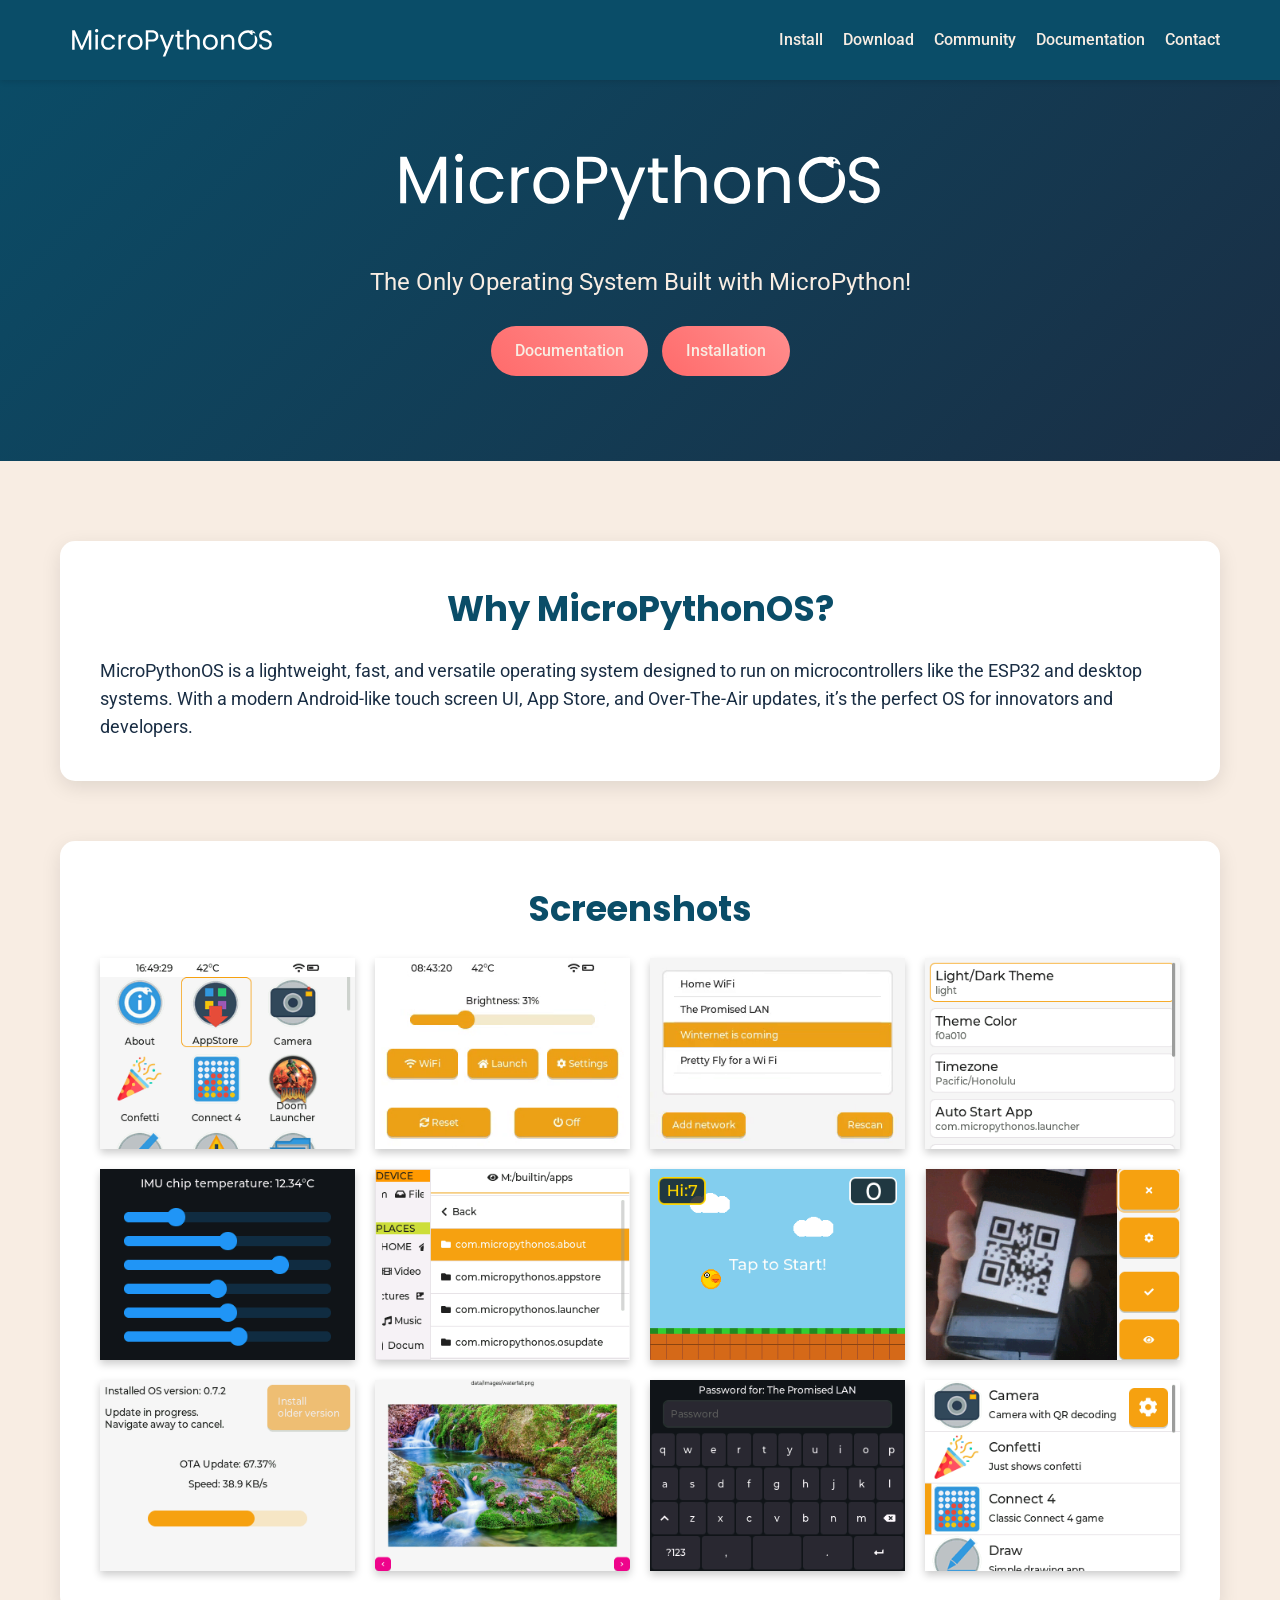
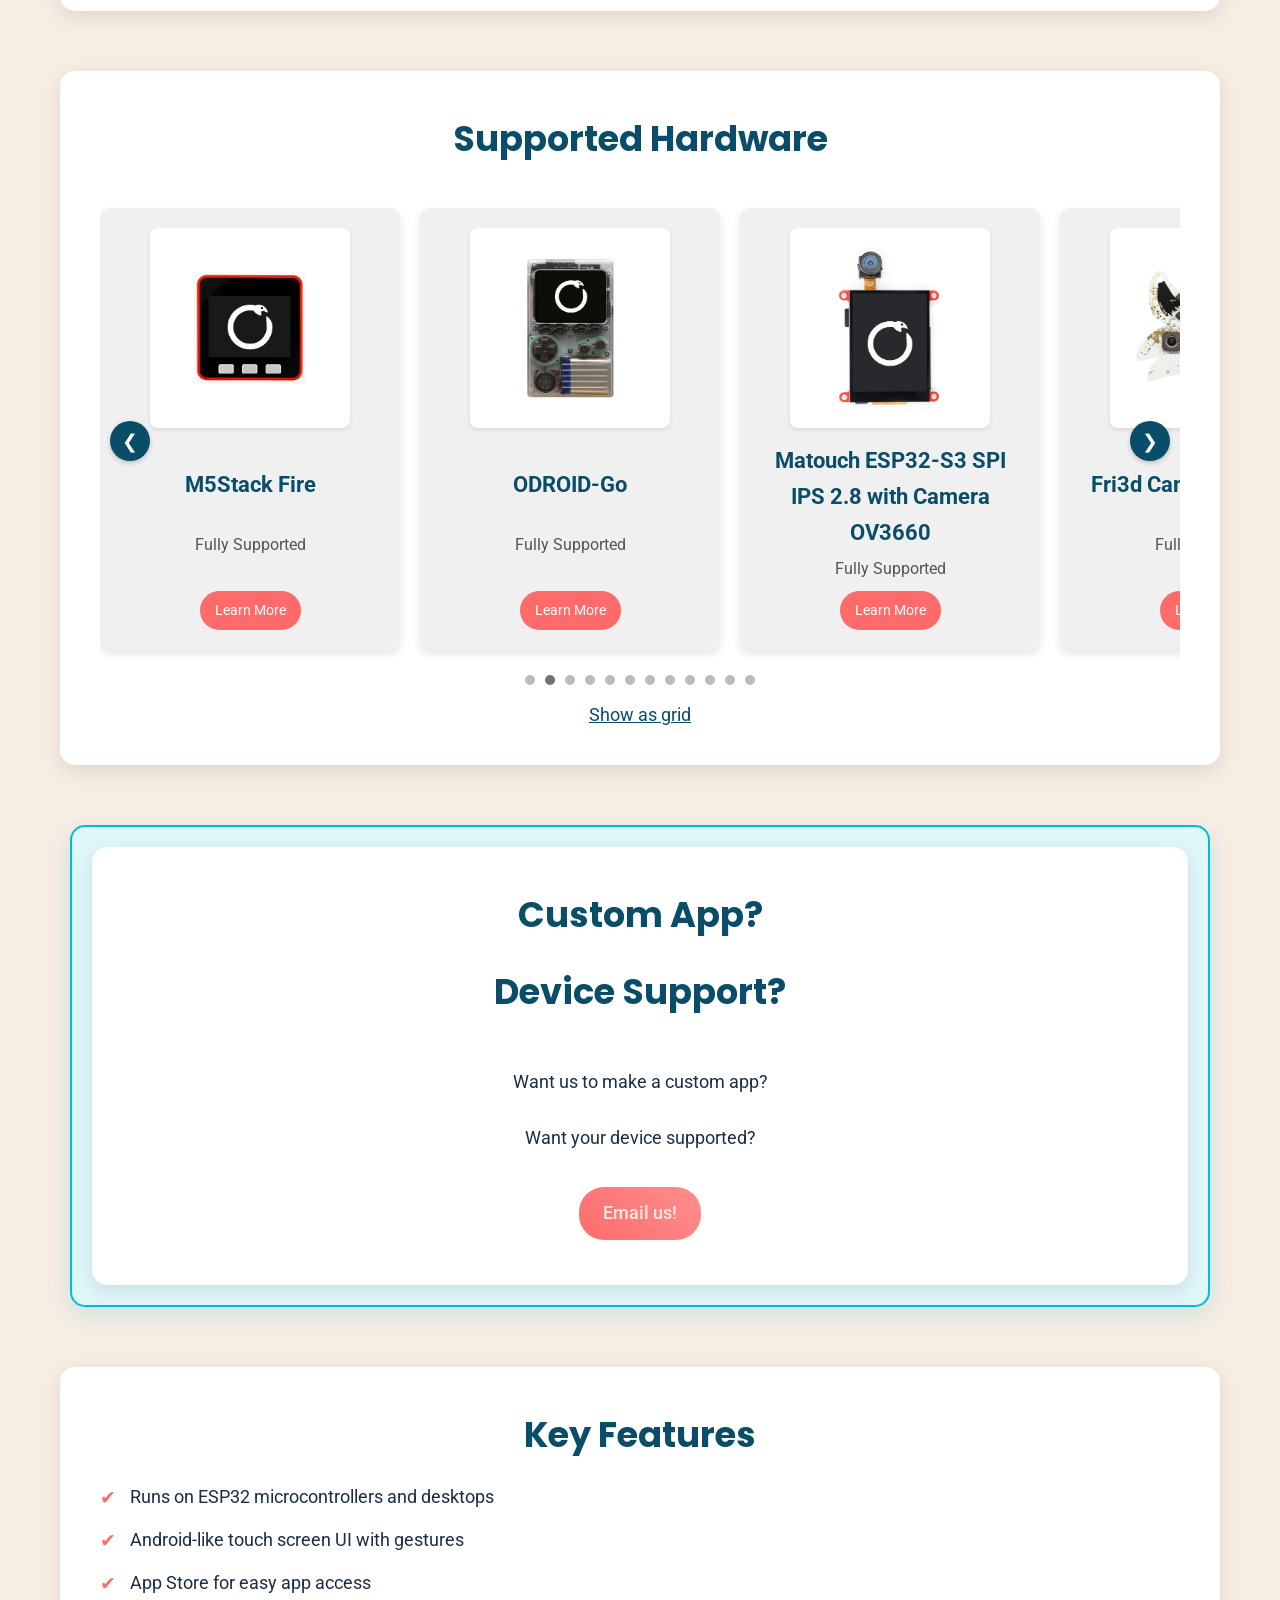
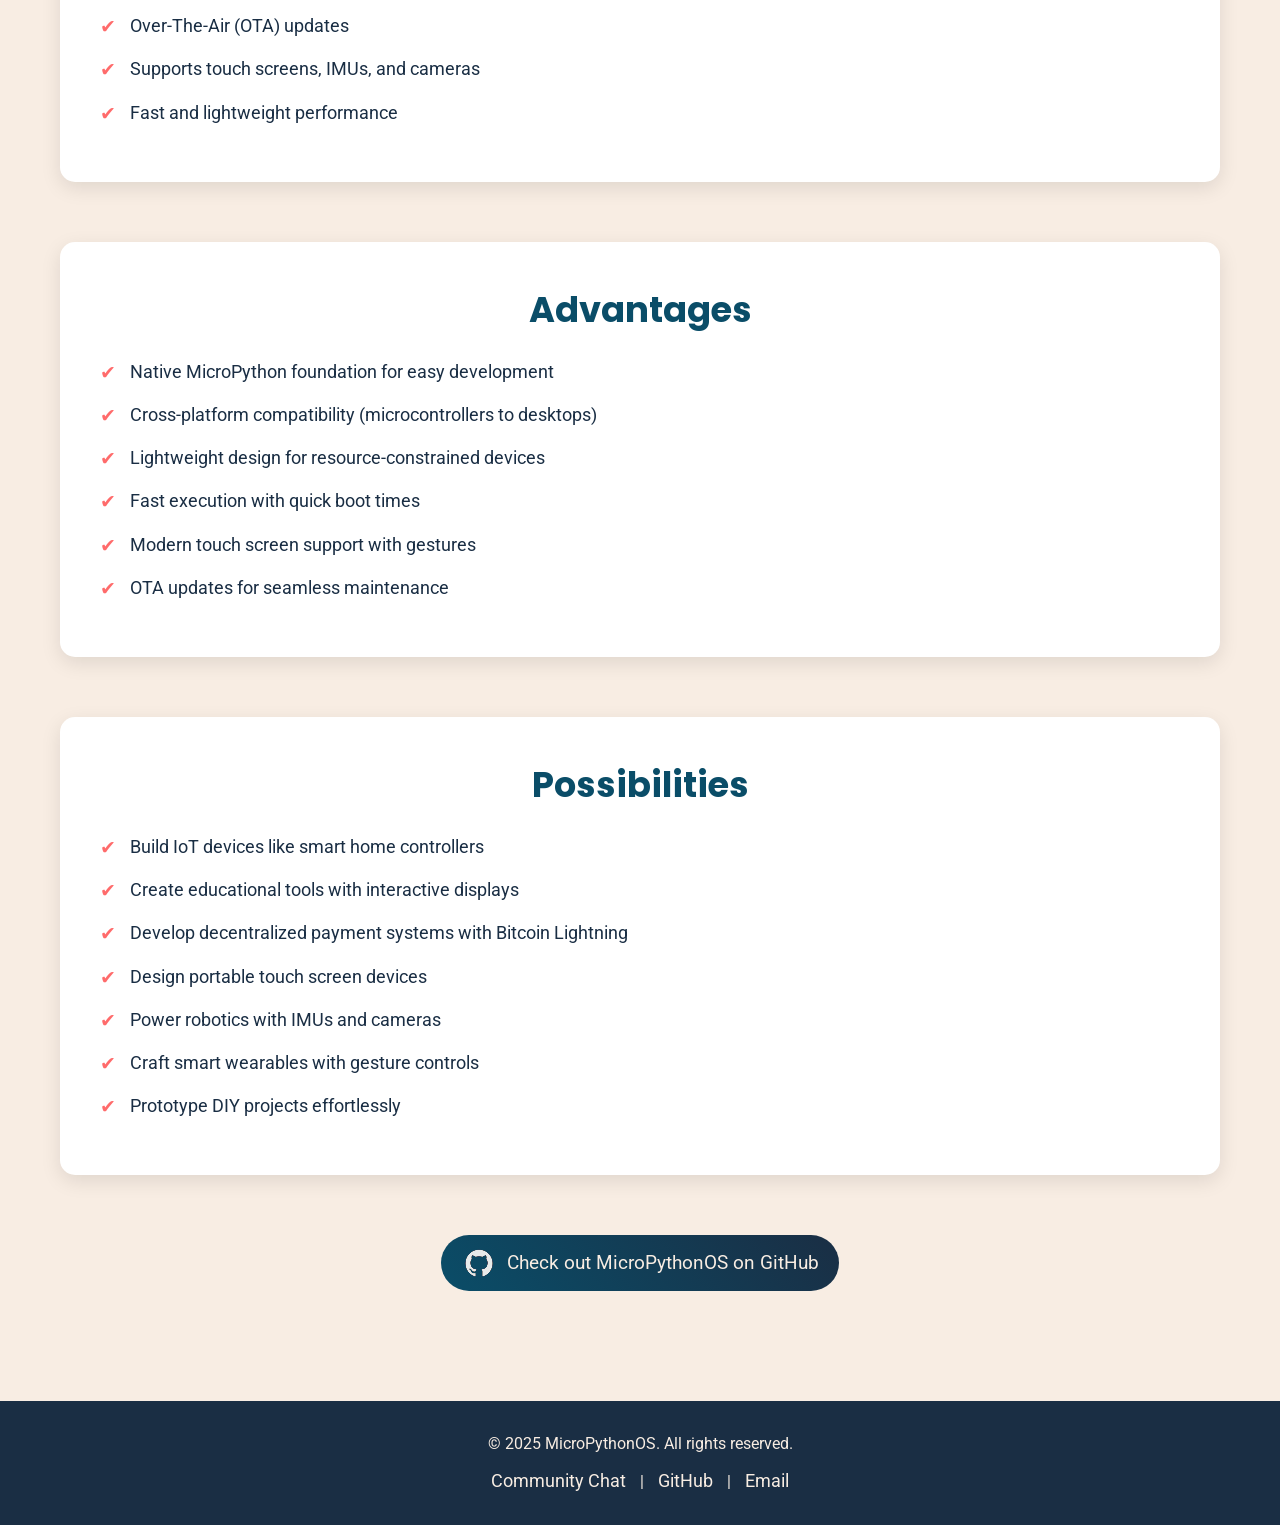
==== index.html @ 9ae40de1 "T-Watch S3 partially supported" ====
<!DOCTYPE html>
<html lang="en">
<head>
    <meta charset="UTF-8">
    <meta name="viewport" content="width=device-width, initial-scale=1.0">
    <title>MicroPythonOS - The Ultimate MicroPython Operating System</title>
    <link rel="apple-touch-icon" sizes="180x180" href="images/apple-touch-icon.png">
    <link rel="icon" type="image/png" sizes="16x16" href="images/favicon-16x16.png">
    <link rel="icon" type="image/png" sizes="32x32" href="images/favicon-32x32.png">
    <link rel="icon" type="image/png" sizes="48x48" href="images/favicon-48x48.png">
    <link rel="icon" type="image/png" sizes="64x64" href="images/favicon-64x64.png">
    <link rel="icon" type="image/png" sizes="192x192" href="images/favicon-192x192.png">
    <link rel="icon" type="image/png" sizes="512x512" href="images/favicon-512x512.png">
    <link href="https://fonts.googleapis.com/css2?family=Poppins:wght@500&family=Roboto:wght@400;500&display=swap" rel="stylesheet">
    <style>
        * {
            margin: 0;
            padding: 0;
            box-sizing: border-box;
            font-family: 'Roboto', sans-serif;
        }

        body {
            background: #F8EDE3;
            color: #1A2E44;
            line-height: 1.6;
            overflow-x: hidden;
        }

        /* Navigation Menu */
        nav {
            background: #0A4D68;
            position: fixed;
            width: 100%;
            top: 0;
            z-index: 1000;
            box-shadow: 0 2px 5px rgba(0, 0, 0, 0.1);
        }

        nav .nav-container {
            max-width: 1200px;
            margin: 0 auto;
            display: flex;
            justify-content: space-between;
            align-items: center;
            padding: 15px 20px;
        }

        nav .logo {
            /* font-family: 'Poppins', sans-serif; */
            /* font-size: 1.5rem; */
            /* color: #F8EDE3; */
            display: flex;
            align-items: center;
            height: 100%;
        }
        
        nav .logo img {
            height: 50px; /* Adjusted for 10-20% bigger */
            width: auto;
        }
        
        header .logo-header {
            height: 120px; /* Adjusted for even bigger in header */
            width: auto;
            margin-bottom: 15px;
            animation: fadeIn 1s ease-in;
        }
        
        @media (max-width: 768px) {
            nav .logo img {
                height: 40px; /* Smaller on mobile */
                width: 100%;
            }
        
            header .logo-header {
                height: 80px; /* Smaller on mobile */
                width: 100%;
            }

        }

        nav ul {
            list-style: none;
            display: flex;
            gap: 20px;
        }

        nav ul li a {
            color: #F8EDE3;
            text-decoration: none;
            font-size: 1rem;
            font-weight: 500;
            transition: color 0.3s ease;
        }

        nav ul li a:hover {
            color: #FF6B6B;
        }

        .hamburger {
            display: none;
            cursor: pointer;
            color: #F8EDE3;
            font-size: 1.5rem;
        }

        /* Header */
        header {
            background: linear-gradient(135deg, #0A4D68 0%, #1A2E44 100%);
            color: #F8EDE3;
            text-align: center;
            padding: 120px 20px 80px;
            position: relative;
            overflow: hidden;
        }

        header h1 {
            font-family: 'Poppins', sans-serif;
            font-size: 3.5rem;
            margin-bottom: 15px;
            animation: fadeIn 1s ease-in;
        }

        header p {
            font-size: 1.5rem;
            opacity: 0.9;
            margin-bottom: 20px;
            animation: fadeIn 1s ease-in 0.3s both;
        }

        .cta-button {
            display: inline-block;
            background: linear-gradient(45deg, #FF6B6B, #FF8E8E);
            color: #F8EDE3;
            padding: 12px 24px;
            text-decoration: none;
            border-radius: 25px;
            font-weight: 500;
            transition: transform 0.3s ease, box-shadow 0.3s ease;
            animation: fadeIn 1s ease-in 0.6s both;
            margin: 5px;
        }

        .cta-button:hover {
            transform: translateY(-3px);
            box-shadow: 0 5px 15px rgba(255, 107, 107, 0.4);
        }

        /* Container */
        .container {
            max-width: 1200px;
            margin: 0 auto;
            padding: 20px;
        }

        /* Sections */
        section {
            margin: 60px 0;
            background: #fff;
            padding: 40px;
            border-radius: 15px;
            box-shadow: 0 6px 20px rgba(0, 0, 0, 0.1);
            animation: fadeInUp 1s ease-in;
        }

        .highlight-section {
            background: #e0f7fa; /* Light blue background */
            padding: 10px ; /* More padding */
            margin: 10px ; /* More margin */
            border: 2px solid #00bcd4; /* Cyan border */
            box-shadow: 0 8px 25px rgba(0, 188, 212, 0.2); /* Enhanced shadow */
        }
        .highlight-section section{
            margin: 10px;
        }
        .highlight-section section{
            margin: 10px;
            text-align: center;
        }

        section h2 {
            font-family: 'Poppins', sans-serif;
            font-size: 2.2rem;
            color: #0A4D68;
            margin-bottom: 20px;
            text-align: center;
        }

        section p, section ul {
            font-size: 1.1rem;
            color: #1A2E44;
        }

        section ul {
            list-style: none;
            padding-left: 0;
        }

        section ul li {
            margin: 15px 0;
            padding-left: 30px;
            position: relative;
            transition: transform 0.3s ease;
        }

        section ul li:hover {
            transform: translateX(10px);
        }

        section ul li:before {
            content: "✔";
            color: #FF6B6B;
            position: absolute;
            left: 0;
            font-size: 1.2rem;
        }

        /* Screenshots */
        .screenshots {
            display: grid;
            grid-template-columns: repeat(auto-fit, minmax(240px, 1fr));
            gap: 20px;
            justify-content: center;
        }

        /* Target both <img> and <video> */
        .screenshots img,
        .screenshots video {
            width: 100%;
            height: auto;
            aspect-ratio: 4 / 3;           /* Forces 4:3 ratio (e.g. 320x240) */
            object-fit: contain;           /* Keeps full content visible */
            border-radius: 0px;		   /* no rounded corners because the content is close to the corner too */
            box-shadow: 0 4px 8px rgba(0, 0, 0, 0.2);
            transition: transform 0.3s ease, box-shadow 0.3s ease;
            background: #000;              /* Prevents flash on video load */
            display: block;                /* Removes inline spacing */
        }

        /* Unified hover effect */
        .screenshots img:hover,
        .screenshots video:hover {
            transform: scale(1.05);
            box-shadow: 0 6px 12px rgba(0, 0, 0, 0.3);
            cursor: pointer;
        }

        /*
         * =====================================================================
         * Generic Video Play Overlay Styles
         * =====================================================================
         * Usage: Add the attribute `data-play-overlay` to any <video> element.
         * The JavaScript below will automatically wrap the video in a container
         * and inject a clickable/keyboard-accessible play overlay.
         *
         * Example:
         *   <video data-play-overlay poster="thumb.png" ...>
         *     <source src="video.mp4" type="video/mp4">
         *   </video>
         * =====================================================================
         */

        /* Container injected around each <video data-play-overlay> */
        .video-overlay-container {
            position: relative;
            display: inline-block;
            width: 100%;
        }

        /* Overlay button covering the video; hidden when .hidden class is added */
        .video-play-overlay {
            position: absolute;
            top: 0;
            left: 0;
            width: 100%;
            height: 100%;
            display: flex;
            align-items: center;
            justify-content: center;
            background: rgba(0, 0, 0, 0.35);
            border-radius: 10px;
            cursor: pointer;
            transition: background 0.3s ease;
            z-index: 10;
        }

        .video-play-overlay:hover {
            background: rgba(0, 0, 0, 0.5);
        }

        .video-play-overlay:focus {
            outline: 3px solid #FF6B6B;
            outline-offset: 2px;
        }

        /* Play icon: white circle with CSS triangle */
        .play-icon {
            width: 72px;
            height: 72px;
            background: rgba(255, 255, 255, 0.9);
            border-radius: 50%;
            display: flex;
            align-items: center;
            justify-content: center;
            box-shadow: 0 4px 12px rgba(0, 0, 0, 0.3);
            transition: transform 0.2s ease, box-shadow 0.2s ease;
        }

        .video-play-overlay:hover .play-icon {
            transform: scale(1.1);
            box-shadow: 0 6px 16px rgba(0, 0, 0, 0.4);
        }

        /* CSS triangle for play symbol */
        .play-icon::after {
            content: "";
            display: block;
            width: 0;
            height: 0;
            border-style: solid;
            border-width: 14px 0 14px 24px;
            border-color: transparent transparent transparent #0A4D68;
            margin-left: 6px; /* Optical centering */
        }

        /* Hide overlay when video is playing */
        .video-play-overlay.hidden {
            display: none;
        }

        /* GitHub Link */
        .github-link {
            text-align: center;
            margin: 30px 0;
        }

        .github-link a {
            display: inline-flex;
            align-items: center;
            text-decoration: none;
            color: #F8EDE3;
            font-size: 1.2rem;
            background: linear-gradient(45deg, #0A4D68, #1A2E44);
            padding: 10px 20px;
            border-radius: 30px;
            transition: transform 0.3s ease, box-shadow 0.3s ease;
        }

        .github-link a img {
            width: 36px;
            height: 36px;
            margin-right: 10px;
            filter: invert(1);
            mix-blend-mode:lighten;
        }

        .github-link a:hover {
            transform: translateY(-3px);
            box-shadow: 0 5px 15px rgba(0, 0, 0, 0.2);
        }

        /* Contact */
        .contact {
            text-align: center;
            margin: 30px 0;
        }

        .contact a {
            color: #FF6B6B;
            text-decoration: none;
            font-size: 1.2rem;
            transition: color 0.3s ease;
        }

        .contact a:hover {
            color: #0A4D68;
        }

        /* Footer */
        footer {
            background: #1A2E44;
            color: #F8EDE3;
            text-align: center;
            padding: 30px 20px;
            margin-top: 60px;
        }

        footer p {
            margin-bottom: 10px;
        }

        .social-links a {
            color: #F8EDE3;
            margin: 0 10px;
            text-decoration: none;
            font-size: 1.1rem;
            transition: color 0.3s ease;
        }

        .social-links a:hover {
            color: #FF6B6B;
        }

        /* Animations */
        @keyframes fadeIn {
            from { opacity: 0; }
            to { opacity: 1; }
        }

        @keyframes fadeInUp {
            from { opacity: 0; transform: translateY(20px); }
            to { opacity: 1; transform: translateY(0); }
        }

        /* Responsive Design */
        @media (max-width: 768px) {
            nav ul {
                display: none;
                flex-direction: column;
                position: absolute;
                top: 60px;
                left: 0;
                width: 100%;
                background: #0A4D68;
                padding: 20px;
            }

            nav ul.active {
                display: flex;
            }

            .hamburger {
                display: block;
            }

            header h1 {
                font-size: 2.5rem;
            }

            header p {
                font-size: 1.2rem;
            }

            .cta-button {
                padding: 10px 20px;
                font-size: 1rem;
            }

            section h2 {
                font-size: 1.8rem;
            }

            .screenshots {
                grid-template-columns: repeat(auto-fit, minmax(200px, 1fr));
            }
        }

        @media (max-width: 480px) {
            header h1 {
                font-size: 2rem;
            }

            section {
                padding: 20px;
            }

            .screenshots {
                grid-template-columns: 1fr;
            }
        }

        /* Supported Hardware Slider */
        #supported-hardware .slider-container {
            position: relative;
            width: 100%;
            overflow: hidden;
            margin-top: 30px;
        }

        #supported-hardware .slider {
            display: flex;
            overflow-x: scroll;
            scroll-snap-type: x mandatory;
            -webkit-overflow-scrolling: touch;
            scroll-behavior: smooth;
            scrollbar-width: none; /* Hide scrollbar for Firefox */
            -ms-overflow-style: none;  /* Hide scrollbar for IE and Edge */
        }

        #supported-hardware .slider::-webkit-scrollbar {
            display: none; /* Hide scrollbar for Chrome, Safari, and Opera */
        }

        #supported-hardware .slide {
            flex: 0 0 auto;
            width: 300px; /* Adjust as needed */
            margin: 10px;
            scroll-snap-align: start;
            text-align: center;
            background: #f0f0f0;
            padding: 20px;
            border-radius: 10px;
            box-shadow: 0 4px 8px rgba(0, 0, 0, 0.1);
            display: flex;
            flex-direction: column;
            align-items: center;
            justify-content: space-between;
        }

        #supported-hardware .slide img {
            width: 100%;
            max-width: 200px;
            height: auto;
            background-color: #fff;
            border-radius: 8px;
            padding: 10px;
            margin-bottom: 15px;
            box-shadow: 0 2px 4px rgba(0, 0, 0, 0.1);
        }

        #supported-hardware .slide h3 {
            font-size: 1.4rem;
            margin-bottom: 5px;
            color: #0A4D68;
        }

        #supported-hardware .slide p {
            font-size: 1rem;
            color: #555;
            margin-bottom: 10px;
        }

        #supported-hardware .slide a {
            display: inline-block;
            background: #FF6B6B;
            color: #fff;
            padding: 8px 15px;
            border-radius: 20px;
            text-decoration: none;
            font-size: 0.9rem;
            transition: background 0.3s ease;
        }

        #supported-hardware .slide a:hover {
            background: #FF8E8E;
        }

        #supported-hardware .slider-controls {
            display: flex;
            justify-content: center;
            margin-top: 20px;
            gap: 10px;
        }

#supported-hardware .prev-button, #supported-hardware .next-button {
            background: #0A4D68;
            color: #fff;
            border: none;
            width: 40px; /* Set a fixed width */
            height: 40px; /* Set a fixed height, equal to width for perfect circle */
            padding: 0; /* Remove padding to allow width/height to control size */
            border-radius: 50%;
            cursor: pointer;
            font-size: 1.2rem;
            display: flex; /* Use flexbox for centering content */
            align-items: center; /* Center vertically */
            justify-content: center; /* Center horizontally */
            position: absolute;
            top: 50%;
            transform: translateY(-50%);
            z-index: 999;
            box-shadow: 0 2px 5px rgba(0, 0, 0, 0.2);
            flex-shrink: 0; /* Prevent buttons from shrinking */
        }

        #supported-hardware .prev-button {
            left: 10px;
        }

        #supported-hardware .next-button {
            right: 10px;
        }

        #supported-hardware .slider-dots {
            display: flex;
            justify-content: center;
            margin-top: 15px;
        }

        #supported-hardware .dot {
            height: 10px;
            width: 10px;
            background-color: #bbb;
            border-radius: 50%;
            display: inline-block;
            margin: 0 5px;
            cursor: pointer;
            transition: background-color 0.3s ease;
        }

        #supported-hardware .dot.active {
            background-color: #717171;
        }

        #supported-hardware .show-all-button {
            background: none;
            border: none;
            color: #0A4D68;
            font-size: 1.1rem;
            text-decoration: underline;
            cursor: pointer;
            padding: 0;
            transition: color 0.3s ease;
        }

        #supported-hardware .show-all-button:hover {
            color: #FF6B6B;
        }

        .call-to-action {
            text-align: center;
            margin-top: 30px;
            font-size: 1.1rem;
            color: #1A2E44;
        }

        .call-to-action a {
            display: inline-block;
            background: linear-gradient(45deg, #FF6B6B, #FF8E8E);
            color: #F8EDE3;
            padding: 12px 24px;
            text-decoration: none;
            border-radius: 25px;
            font-weight: 500;
            transition: transform 0.3s ease, box-shadow 0.3s ease;
            margin: 5px;
        }

        .call-to-action a:hover {
            transform: translateY(-3px);
            box-shadow: 0 5px 15px rgba(255, 107, 107, 0.4);
        }

        /* Grid View */
        #supported-hardware .slider.grid-view {
            display: grid;
            grid-template-columns: repeat(auto-fit, minmax(280px, 1fr));
            gap: 20px;
            overflow-x: hidden;
            scroll-snap-type: none;
        }

        #supported-hardware .slider.grid-view .slide {
            width: auto;
            margin: 0;
        }

        #supported-hardware .slider.grid-view ~ .prev-button,
        #supported-hardware .slider.grid-view ~ .next-button,
        #supported-hardware .slider.grid-view ~ .slider-dots {
            display: none;
        }

        /* Responsive adjustments for slider */
        @media (max-width: 768px) {
            #supported-hardware .slide {
                width: 250px;
            }
        }

        @media (max-width: 480px) {
            #supported-hardware .slide {
                width: 90%; /* Almost full width on very small screens */
                margin: 10px auto;
            }
        }

        /* Coming Soon Styling */
        #supported-hardware .slide.coming-soon {
            opacity: 0.6;
            filter: grayscale(70%);
            transition: opacity 0.3s ease, filter 0.3s ease;
        }

        #supported-hardware .slide.coming-soon:hover {
            opacity: 1;
            filter: grayscale(0%);
        }

        #supported-hardware .slide.coming-soon h3,
        #supported-hardware .slide.coming-soon p {
            color: #888;
        }

        #supported-hardware .slide.coming-soon a {
            display: none; /* Hide "Learn More" button for coming soon items */
        }
    </style>
</head>
<body>
    <!-- Navigation Menu -->
    <nav>
        <div class="nav-container">
            <div class="logo"><img src="images/MicroPythonOS-logo-white(alpha)-long.svg" alt="MicroPythonOS Logo"></div>
            <ul id="nav-links">
                <li><a href="https://install.micropythonos.com/" target="_blank" aria-label="Install MicroPythonOS">Install</a></li>
                <li><a href="https://github.com/MicroPythonOS/MicroPythonOS/releases" target="_blank" aria-label="Download MicroPythonOS">Download</a></li>
                <li><a href="https://chat.MicroPythonOS.com" target="_blank" aria-label="Community Chat">Community</a></li>
                <li><a href="https://docs.MicroPythonOS.com" target="_blank" aria-label="Documentation">Documentation</a></li>
                <li><a href="mailto:info@MicroPythonOS.com" aria-label="Contact MicroPythonOS">Contact</a></li>
            </ul>
            <div class="hamburger" onclick="toggleMenu()">☰</div>
        </div>
    </nav>

    <!-- Header -->
    <header>
        <!-- <h1>MicroPythonOS</h1> -->
        <img src="images/MicroPythonOS-logo-white(alpha)-long.svg" alt="MicroPythonOS Logo" class="logo-header">
        <p>The Only Operating System Built with MicroPython!</p>
        <a href="https://docs.micropythonos.com/" target="_blank" class="cta-button">Documentation</a>
        <a href="https://install.micropythonos.com/" target="_blank" class="cta-button">Installation</a>
    </header>

    <!-- Main Content -->
    <div class="container">
        <section>
            <h2>Why MicroPythonOS?</h2>
            <p>MicroPythonOS is a lightweight, fast, and versatile operating system designed to run on microcontrollers like the ESP32 and desktop systems. With a modern Android-like touch screen UI, App Store, and Over-The-Air updates, it’s the perfect OS for innovators and developers.</p>
        </section>

        <section>
            <h2>Screenshots</h2>
            <div class="screenshots">
                <!-- Adding "data-play-overlay" to the <video/> tags below will show a nice "Play" button instead of autoplay, but for now, autoplay is more fun. -->
                <!-- <img src="screenshots/light/0.0.6/launcher.png" alt="Launcher Screenshot"/> -->
                <video autoplay loop muted playsinline poster="screenshots/light/0.7.2/launcher_appstore.png" width="320" height="240" preload="auto">
                    <source src="screenshots/light/0.7.2/launcher-2026-01-28_19.19.21.mp4" type="video/mp4">
                    <img src="screenshots/light/0.7.2/launcher_appstore.png" alt="MicroPythonOS Launcher">
                </video>
                <!-- <img src="screenshots/light/0.0.6/mpos_drawer_42p.png" alt="Drawer Screenshot"/> -->
                <video autoplay loop muted playsinline poster="screenshots/light/0.7.2/mpos_drawer.png" width="320" height="240" preload="auto">
                    <source src="screenshots/light/0.7.2/About-2026-01-28_19.43.07_cut.mp4" type="video/mp4">
                    <img src="screenshots/light/0.7.2/mpos_drawer.png" alt="MicroPythonOS top drawer menu">
                </video>
                <!-- <img src="screenshots/light/0.1.1/wifi.png" alt="WiFi Settings Screenshot"/> -->
                <video autoplay loop muted playsinline poster="screenshots/light/0.7.2/wifi_list.png" width="320" height="240" preload="auto">
                    <source src="screenshots/light/0.7.2/wifi-2026-01-28_19.37.59_cut.mp4" type="video/mp4">
                    <img src="screenshots/light/0.7.2/wifi_list.png" alt="MicroPythonOS WiFi app">
                </video>
                <!--<img src="screenshots/light/0.3.3/wifi_password.png" alt="Password Input Screenshot"/> -->
                <video autoplay loop muted playsinline poster="screenshots/light/0.7.2/settings_top.png" width="320" height="240" preload="auto">
                    <source src="screenshots/light/0.7.2/SettingsQuick-2026-01-28_19.46.06_cut.mp4" type="video/mp4">
                    <img src="screenshots/light/0.7.2/settings_top.png" alt="MicroPythonOS Settings app">
                </video>


                <img src="screenshots/dark/0.0.4/0.0.4_imu1.png" alt="Dark Theme IMU Screenshot"/>
                <!-- <img src="screenshots/light/0.0.6/hello_world_install.png" alt="Hello World Install Screenshot"/> -->
                <!-- <img src="screenshots/light/0.0.6/hello_world_sourcecode_no_window.png" alt="Hello World Source Code Screenshot"/> -->
                <img src="screenshots/light/0.7.2/filemanager_apps.png" alt="MicroPythonOS FileManager"/>
                <video autoplay loop muted playsinline poster="screenshots/light/0.3.2/com.quasikili.quasibird_0.0.3.png" width="320" height="240" preload="auto">
                    <source src="videos/QuasiBird_0.0.3.mp4" type="video/mp4">
                    <img src="screenshots/light/0.3.2/com.quasikili.quasibird_0.0.3.png" alt="QuasiBird game in action">
                </video>
                <!-- <img src="screenshots/light/0.0.6/mpos_appstore_camera.png" alt="Camera App Store Screenshot"/> -->
                <!-- <img src="screenshots/light/0.0.6/mpos_camera_qr_320x240.png" alt="Camera QR Code Screenshot"/> -->
                <img src="screenshots/light/0.7.2/camera_qr_code.png" alt="Camera QR Code Screenshot"/>



                <!-- <img src="screenshots/light/0.0.6/osupdate_progress3.png" alt="OS Update Progress Screenshot"/> -->
                <video autoplay loop muted playsinline poster="screenshots/light/0.7.2/osupdate_67.png" width="320" height="240" preload="auto">
                    <source src="screenshots/light/0.7.2/osupdate-2026-01-28_19.39.18_cut.mp4" type="video/mp4">
                    <img src="screenshots/light/0.7.2/osupdate_67.png" alt="MicroPythonOS AppStore">
                </video>
                <!-- <img src="screenshots/dark/0.0.4/0.0.4_launcher1.png" alt="Dark Theme Launcher Screenshot"/> -->
                <img src="screenshots/light/0.0.6/image_viewer.png" alt="Image Viewer Screenshot"/>
                <img src="screenshots/dark/0.3.3/wifi_password.png" alt="Dark Theme WiFi Password Screenshot"/>
                <!-- <img src="screenshots/dark/0.0.4/0.0.4_appstore_uninstall_draw.png" alt="Dark Theme App Store Uninstall Screenshot"/> -->
                <!-- <img src="screenshots/light/0.0.6/mpos_appstore.png" alt="App Store Screenshot"/> -->
                <video autoplay loop muted playsinline poster="screenshots/light/0.7.2/appstore_connect4.png" width="320" height="240" preload="auto">
                    <source src="screenshots/light/0.7.2/appstore-2026-01-28_19.35.04_cut.mp4" type="video/mp4">
                    <img src="screenshots/light/0.7.2/appstore_connect4.png" alt="MicroPythonOS AppStore">
                </video>
            </div>
        </section>

        
        <section id="supported-hardware">
            <h2>Supported Hardware</h2>
            <div class="slider-container">
                <div class="slider">
                    <div class="slide">
                        <img src="supported_devices/waveshare_esp32_s3_touch_lcd_2.webp" alt="Waveshare ESP32-S3-Touch-LCD-2">
                        <h3>Waveshare ESP32-S3-Touch-LCD-2</h3>
                        <p>Fully Supported</p>
                        <a href="https://www.waveshare.com/wiki/ESP32-S3-Touch-LCD-2?ref=MicroPythonOS.com" target="_blank">Learn More</a>
                    </div>
                    <div class="slide">
                        <img src="supported_devices/m5stack_fire.webp" alt="M5Stack Fire">
                        <h3>M5Stack Fire</h3>
                        <p>Fully Supported</p>
                        <a href="https://docs.m5stack.com/en/core/fire?ref=MicroPythonOS.com" target="_blank">Learn More</a>
                       </div>
                    <div class="slide">
                        <img src="supported_devices/odroid_go.webp" alt="ODROID-Go">
                        <h3>ODROID-Go</h3>
                        <p>Fully Supported</p>
                        <a href="https://wiki.odroid.com/odroid_go/odroid_go?ref=MicroPythonOS.com" target="_blank">Learn More</a>
                        
                    </div>
                    <div class="slide">
                        <img src="supported_devices/matouch_esp32_s3_spi_ips_2_8_with_camera_ov3660.webp" alt="Matouch ESP32-S3 SPI IPS 2.8 with Camera OV3660">
                        <h3>Matouch ESP32-S3 SPI IPS 2.8 with Camera OV3660</h3>
                        <p>Fully Supported</p>
                        <a href="https://www.makerfabs.com/matouch-esp32-s3-spi-ips-2-8-with-camera-ov3660.html?ref=MicroPythonOS.com" target="_blank">Learn More</a>                        
                    </div>
                    <div class="slide">
                        <img src="supported_devices/fri3d_2024.webp" alt="Fri3d Camp 2024 Badge">
                        <h3>Fri3d Camp 2024 Badge</h3>
                        <p>Fully Supported</p>
                        <a href="https://fri3d.be/badge/2024/?ref=MicroPythonOS.com" target="_blank">Learn More</a>
                    </div>
                    <div class="slide">
                        <img src="supported_devices/lilygo_t_display_s3.webp" alt="Lilygo T-Display S3">
                        <h3>Lilygo T-Display S3</h3>
                        <p>Fully Supported</p>
                        <a href="https://lilygo.cc/products/t-display-s3" target="_blank">Learn More</a>
                    </div>
                    <div class="slide coming-soon">
                        <img src="supported_devices/fri3d_2026.webp" alt="Fri3d Camp 2026 Badge">
                        <h3>Fri3d Camp 2026 Badge</h3>
                        <p>Coming Soon</p>
                    </div>
                    <div class="slide">
                        <img src="supported_devices/lilygo_t_watch_s3.webp" alt="Lilygo T-Watch S3">
                        <h3>Lilygo T-Watch S3</h3>
                        <p>Supported like T-Watch S3 Plus</p>
                    </div>
                    <div class="slide soon">
                        <img src="supported_devices/lilygo_t_watch_s3_plus.webp" alt="Lilygo T-Watch S3 Plus">
                        <h3>Lilygo T-Watch S3 Plus</h3>
                        <p>Supported but some parts (LoRa, GPS) coming soon</p>
                    </div>
                    <div class="slide coming-soon">
                        <img src="supported_devices/lilygo_t_watch_ultra.webp" alt="Lilygo T-Watch Ultra">
                        <h3>Lilygo T-Watch Ultra</h3>
                        <p>Coming Soon</p>
                    </div>
                    <div class="slide coming-soon">
                        <img src="supported_devices/matouch_esp32_s3_parallel_ips_with_touch_2_8.webp" alt="Matouch ESP32-S3 Parallel IPS with Touch 2.8">
                        <h3>Matouch ESP32-S3 Parallel IPS with Touch 2.8</h3>
                        <p>Coming Soon</p>
                    </div>
                    <div class="slide coming-soon">
                        <img src="supported_devices/your_device.webp" alt="Your Device">
                        <h3>Your Device</h3>
                        <p>Coming Soon</p>
                    </div>
                </div>
                <button class="prev-button">❮</button>
                <button class="next-button">❯</button>
                <div class="slider-dots"></div>
            </div>
            <div class="slider-controls">
                <button id="show-all-button" class="show-all-button">Show as grid</button>
            </div>
        </section>
        
        <section class="highlight-section">
            <section>
                <h2>Custom App?</h2>
                <h2>Device Support?</h2>
                <p>&nbsp;</p>
                <p class="center">Want us to make a custom app?</p>
                <p>&nbsp;</p>
                <p>Want your device supported?</p>
                <p class="call-to-action" > <a href="mailto:info@MicroPythonOS.com">Email us!</a></p>
               </section>
        </section>

        <section>
            <h2>Key Features</h2>
            <ul>
                <li>Runs on ESP32 microcontrollers and desktops</li>
                <li>Android-like touch screen UI with gestures</li>
                <li>App Store for easy app access</li>
                <li>Over-The-Air (OTA) updates</li>
                <li>Supports touch screens, IMUs, and cameras</li>
                <li>Fast and lightweight performance</li>
            </ul>
        </section>

        <section>
            <h2>Advantages</h2>
            <ul>
                <li>Native MicroPython foundation for easy development</li>
                <li>Cross-platform compatibility (microcontrollers to desktops)</li>
                <li>Lightweight design for resource-constrained devices</li>
                <li>Fast execution with quick boot times</li>
                <li>Modern touch screen support with gestures</li>
                <li>OTA updates for seamless maintenance</li>
            </ul>
        </section>

        <section>
            <h2>Possibilities</h2>
            <ul>
                <li>Build IoT devices like smart home controllers</li>
                <li>Create educational tools with interactive displays</li>
                <li>Develop decentralized payment systems with Bitcoin Lightning</li>
                <li>Design portable touch screen devices</li>
                <li>Power robotics with IMUs and cameras</li>
                <li>Craft smart wearables with gesture controls</li>
                <li>Prototype DIY projects effortlessly</li>
            </ul>
        </section>
        <div class="github-link">
            <a href="https://github.com/MicroPythonOS" target="_blank">
                <img src="images/GitHub-Mark.png" alt="GitHub Logo">
                Check out MicroPythonOS on GitHub
            </a>
        </div>

	<!--
        <div class="contact">
            <p>Community: <a href="https://t.me/MicroPythonOS" target="_blank">t.me/MicroPythonOS</a></p>
            <p>Contact: <a href="mailto:info@MicroPythonOS.com" target="_blank">info@MicroPythonOS.com</a></p>
        </div>
	-->
    </div>

    <!-- Footer -->
    <footer>
        <p>© 2025 MicroPythonOS. All rights reserved.</p>
        <div class="social-links">
            <a href="https://chat.MicroPythonOS.com" target="_blank">Community Chat</a> |
            <a href="https://github.com/MicroPythonOS" target="_blank">GitHub</a> |
            <a href="mailto:info@MicroPythonOS.com">Email</a>
        </div>
    </footer>

    <!-- JavaScript for Hamburger Menu -->
    <script>
        function toggleMenu() {
            const navLinks = document.getElementById('nav-links');
            navLinks.classList.toggle('active');
        }

        document.addEventListener('DOMContentLoaded', () => {
            const slider = document.querySelector('#supported-hardware .slider');
            const prevButton = document.querySelector('#supported-hardware .prev-button');
            const nextButton = document.querySelector('#supported-hardware .next-button');
            const showAllButton = document.getElementById('show-all-button');
            const sliderDots = document.querySelector('#supported-hardware .slider-dots');
            const slides = document.querySelectorAll('#supported-hardware .slide');
            const sliderContainer = document.querySelector('#supported-hardware .slider-container');

            let slideIndex = 0;
            let autoScrollInterval;
            const autoScrollDelay = 1500; // 3 seconds

            const createDots = () => {
                sliderDots.innerHTML = '';
                for (let i = 0; i < slides.length; i++) {
                    const dot = document.createElement('span');
                    dot.classList.add('dot');
                    if (i === slideIndex) {
                        dot.classList.add('active');
                    }
                    dot.addEventListener('click', () => {
                        goToSlide(i);
                        pauseAutoScroll();
                    });
                    sliderDots.appendChild(dot);
                }
            };

            const goToSlide = (index) => {
                slideIndex = index;
                slider.scrollLeft = slides[slideIndex].offsetLeft - slider.offsetLeft;
                updateDots();
            };

            const updateDots = () => {
                const dots = document.querySelectorAll('#supported-hardware .dot');
                dots.forEach((dot, index) => {
                    if (index === slideIndex) {
                        dot.classList.add('active');
                    } else {
                        dot.classList.remove('active');
                    }
                });
            };

            const startAutoScroll = () => {
                autoScrollInterval = setInterval(() => {
                    slideIndex = (slideIndex + 1) % slides.length;
                    goToSlide(slideIndex);
                }, autoScrollDelay);
            };

            const pauseAutoScroll = () => {
                clearInterval(autoScrollInterval);
            };

            prevButton.addEventListener('click', () => {
                slideIndex = (slideIndex - 1 + slides.length) % slides.length;
                goToSlide(slideIndex);
                pauseAutoScroll();
            });

            nextButton.addEventListener('click', () => {
                slideIndex = (slideIndex + 1) % slides.length;
                goToSlide(slideIndex);
                pauseAutoScroll();
            });

            sliderContainer.addEventListener('mouseenter', pauseAutoScroll);
            sliderContainer.addEventListener('mouseleave', startAutoScroll);

            showAllButton.addEventListener('click', () => {
                slider.classList.toggle('grid-view');
                if (slider.classList.contains('grid-view')) {
                    showAllButton.textContent = 'Show Slider';
                    prevButton.style.display = 'none';
                    nextButton.style.display = 'none';
                    sliderDots.style.display = 'none';
                    pauseAutoScroll();
                } else {
                    showAllButton.textContent = 'Show All Devices';
                    prevButton.style.display = 'block';
                    nextButton.style.display = 'block';
                    sliderDots.style.display = 'flex';
                    goToSlide(slideIndex); // Recenter slider after switching back
                    startAutoScroll();
                }
            });

            createDots();
            goToSlide(0); // Initialize slider position
            startAutoScroll(); // Start auto-scrolling on load
        });
    </script>

    <!--
      =========================================================================
      Generic Video Play Overlay Script
      =========================================================================
      Automatically initializes play overlays for all <video data-play-overlay>
      elements. The script:
        1. Wraps each video in a .video-overlay-container
        2. Injects a .video-play-overlay button with a CSS play icon
        3. Handles click, Enter, and Space to play the video
        4. Shows native controls after playback starts
        5. Re-shows the overlay when the video ends (for replay)

      To opt-in a new video, simply add the data-play-overlay attribute:
        <video data-play-overlay poster="thumb.png" ...>
          <source src="video.mp4" type="video/mp4">
        </video>
      =========================================================================
    -->
    <script>
        (function initVideoPlayOverlays() {
            // Prevent double-initialization
            if (window.__videoPlayOverlaysInitialized) return;
            window.__videoPlayOverlaysInitialized = true;

            const videos = document.querySelectorAll('video[data-play-overlay]');
            if (!videos.length) return;

            videos.forEach(function(video) {
                // Remove autoplay to ensure video doesn't start on page load
                video.removeAttribute('autoplay');

                // Create container wrapper
                const container = document.createElement('div');
                container.className = 'video-overlay-container';

                // Insert container before video, then move video inside
                video.parentNode.insertBefore(container, video);
                container.appendChild(video);

                // Create overlay button
                const overlay = document.createElement('div');
                overlay.className = 'video-play-overlay';
                overlay.setAttribute('tabindex', '0');
                overlay.setAttribute('role', 'button');
                overlay.setAttribute('aria-label', 'Play video');

                // Create play icon (CSS-styled circle + triangle)
                const playIcon = document.createElement('div');
                playIcon.className = 'play-icon';
                overlay.appendChild(playIcon);

                // Insert overlay into container
                container.appendChild(overlay);

                // Activation handler: play video, hide overlay, show controls
                function activateVideo() {
                    video.play();
                    overlay.classList.add('hidden');
                    video.controls = true;
                }

                // Click handler
                overlay.addEventListener('click', activateVideo);

                // Keyboard handler (Enter or Space)
                overlay.addEventListener('keydown', function(e) {
                    if (e.key === 'Enter' || e.key === ' ') {
                        e.preventDefault();
                        activateVideo();
                    }
                });

                // When video ends, show overlay again for replay
                video.addEventListener('ended', function() {
                    overlay.classList.remove('hidden');
                });
            });
        })();
    </script>

    <!--
      =========================================================================
      Generic Video Play Overlay Script
      =========================================================================
      Automatically initializes play overlays for all <video data-play-overlay>
      elements. The script:
        1. Wraps each video in a .video-overlay-container
        2. Injects a .video-play-overlay button with a CSS play icon
        3. Handles click, Enter, and Space to play the video
        4. Shows native controls after playback starts
        5. Re-shows the overlay when the video ends (for replay)

      To opt-in a new video, simply add the data-play-overlay attribute:
        <video data-play-overlay poster="thumb.png" ...>
          <source src="video.mp4" type="video/mp4">
        </video>
      =========================================================================
    -->
    <script>
        (function initVideoPlayOverlays() {
            // Prevent double-initialization
            if (window.__videoPlayOverlaysInitialized) return;
            window.__videoPlayOverlaysInitialized = true;

            const videos = document.querySelectorAll('video[data-play-overlay]');
            if (!videos.length) return;

            videos.forEach(function(video) {
                // Remove autoplay to ensure video doesn't start on page load
                video.removeAttribute('autoplay');

                // Create container wrapper
                const container = document.createElement('div');
                container.className = 'video-overlay-container';

                // Insert container before video, then move video inside
                video.parentNode.insertBefore(container, video);
                container.appendChild(video);

                // Create overlay button
                const overlay = document.createElement('div');
                overlay.className = 'video-play-overlay';
                overlay.setAttribute('tabindex', '0');
                overlay.setAttribute('role', 'button');
                overlay.setAttribute('aria-label', 'Play video');

                // Create play icon (CSS-styled circle + triangle)
                const playIcon = document.createElement('div');
                playIcon.className = 'play-icon';
                overlay.appendChild(playIcon);

                // Insert overlay into container
                container.appendChild(overlay);

                // Activation handler: play video, hide overlay, show controls
                function activateVideo() {
                    video.play();
                    overlay.classList.add('hidden');
                    video.controls = true;
                }

                // Click handler
                overlay.addEventListener('click', activateVideo);

                // Keyboard handler (Enter or Space)
                overlay.addEventListener('keydown', function(e) {
                    if (e.key === 'Enter' || e.key === ' ') {
                        e.preventDefault();
                        activateVideo();
                    }
                });

                // When video ends, show overlay again for replay
                video.addEventListener('ended', function() {
                    overlay.classList.remove('hidden');
                });
            });
        })();
    </script>
</body>
</html>
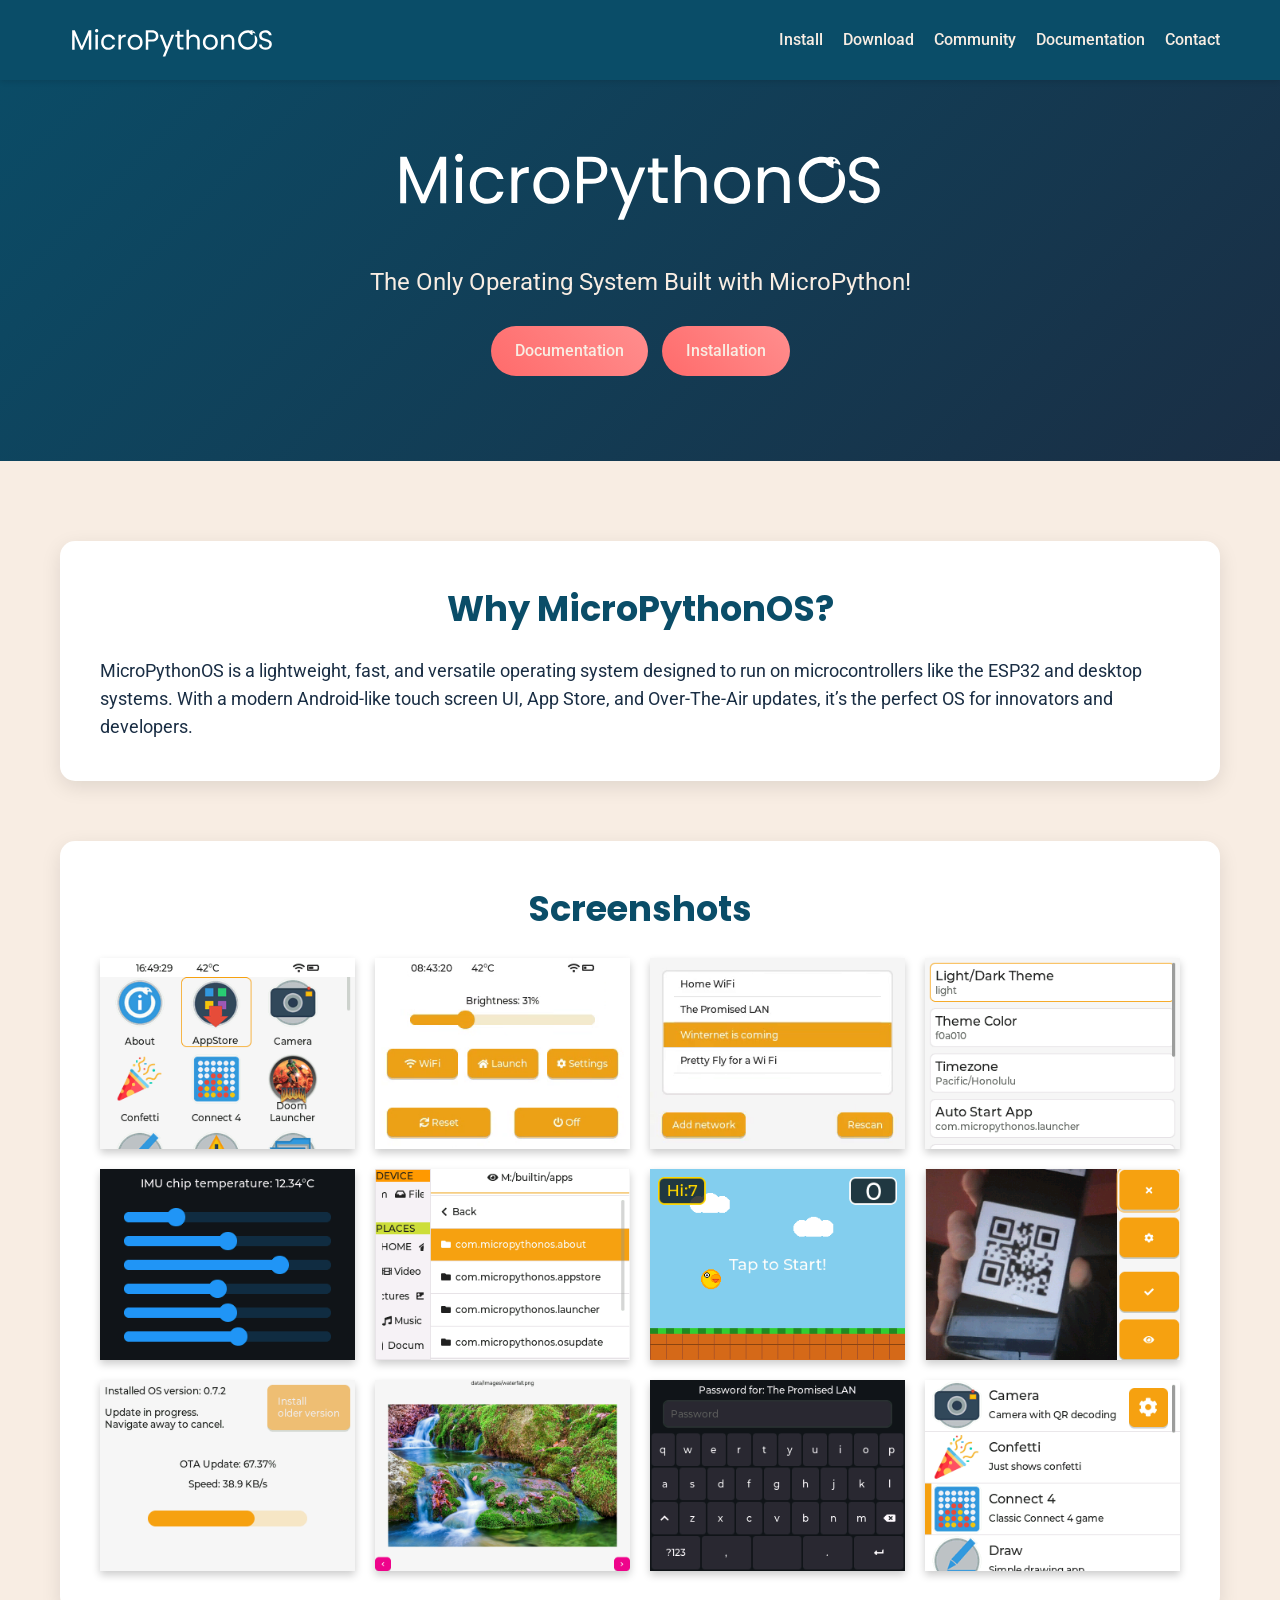
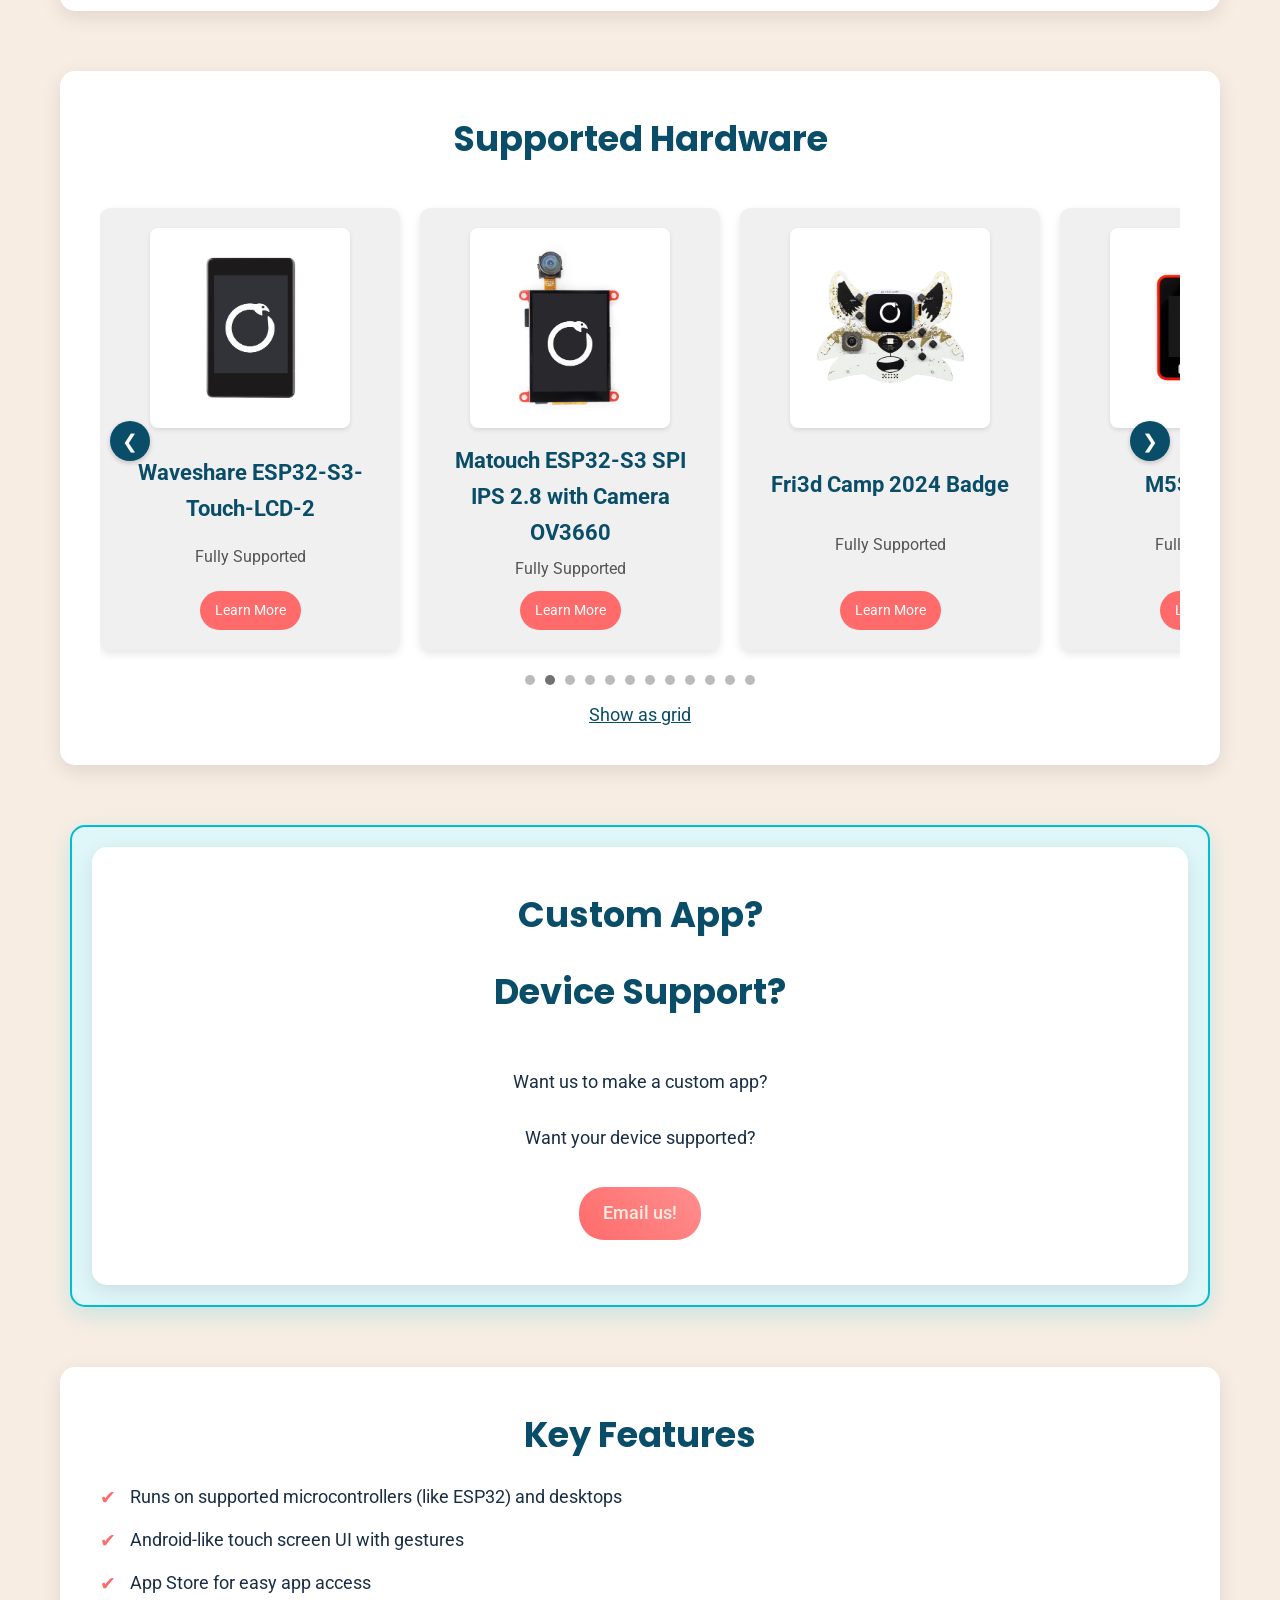
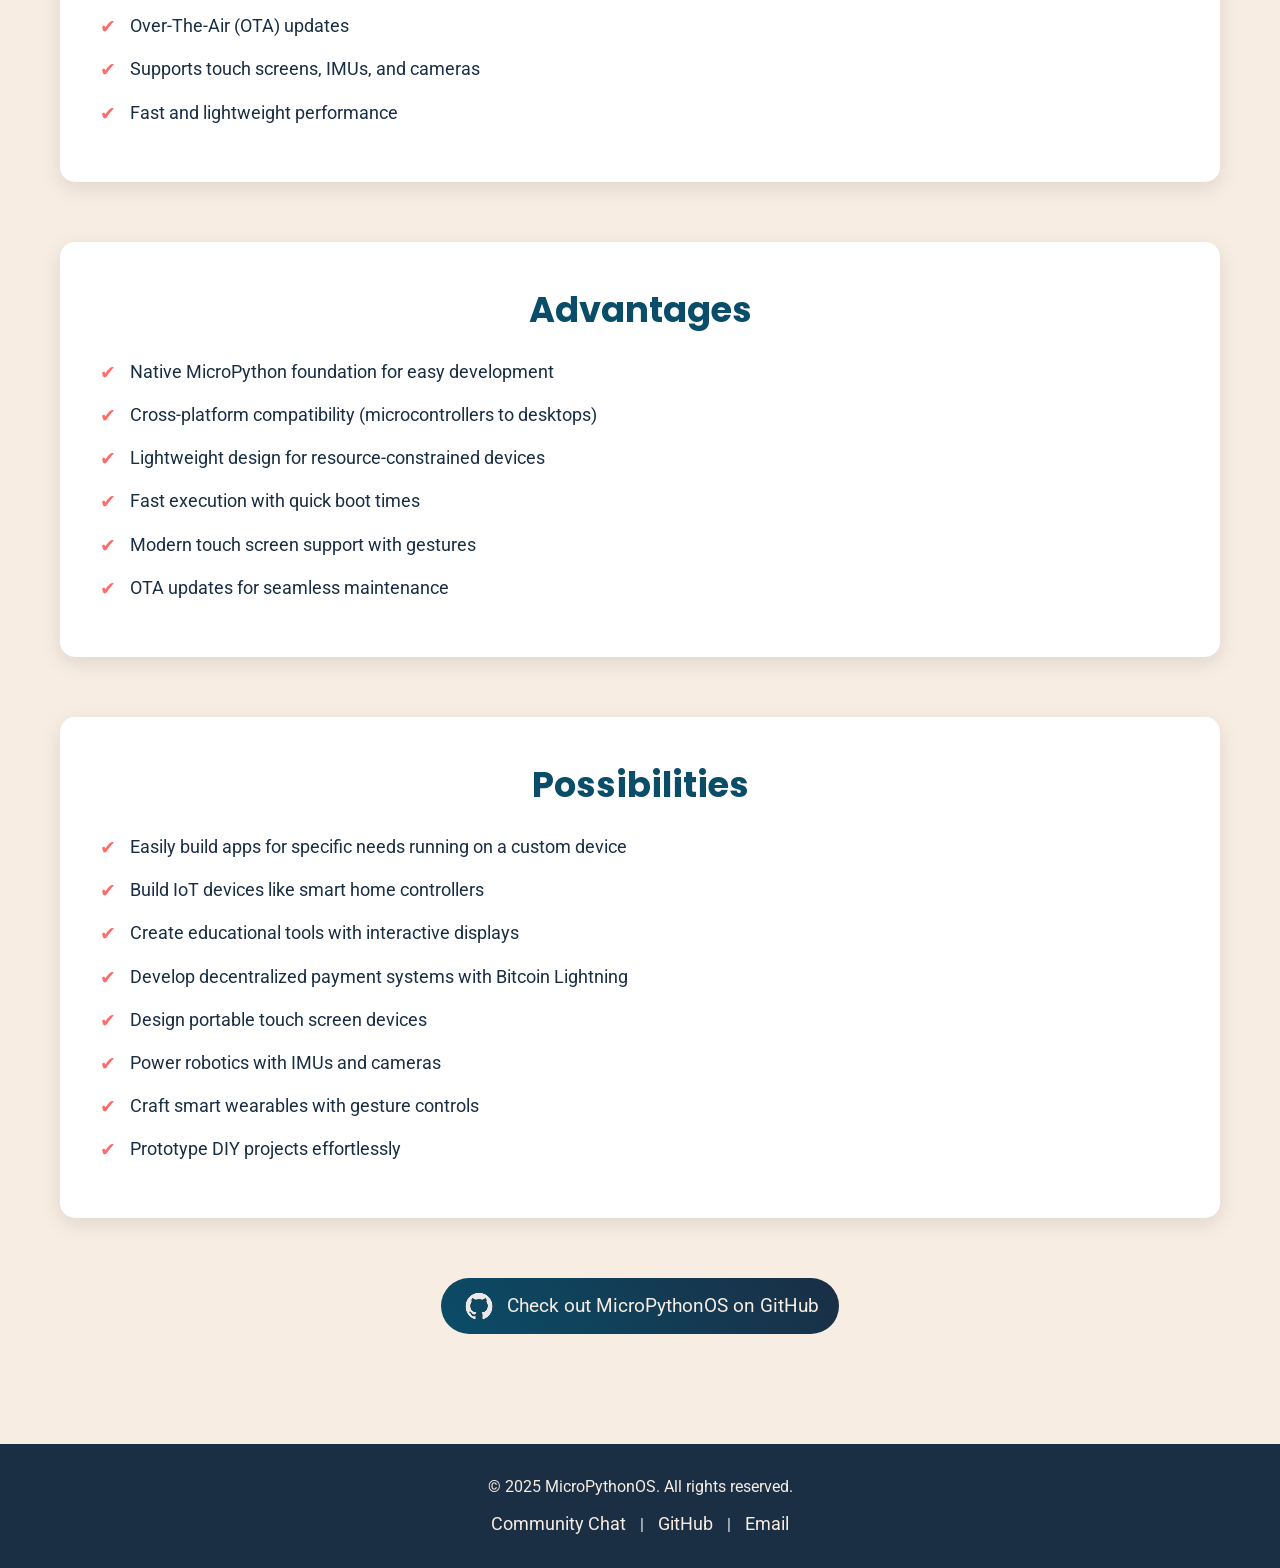
==== commit 728b72df: "arranged some device order and made text clearer" ====
--- a/index.html
+++ b/index.html
@@ -786,30 +786,22 @@
                 </video>
             </div>
         </section>
-
+        
         
         <section id="supported-hardware">
             <h2>Supported Hardware</h2>
             <div class="slider-container">
                 <div class="slider">
                     <div class="slide">
+                        <img src="supported_devices/your_device.webp" alt="Your Device">
+                        <h3>Your Device?</h3>
+                        <p><a href="mailto:info@MicroPythonOS.com">Email us!</a></p>
+                    </div>
+                    <div class="slide">
                         <img src="supported_devices/waveshare_esp32_s3_touch_lcd_2.webp" alt="Waveshare ESP32-S3-Touch-LCD-2">
                         <h3>Waveshare ESP32-S3-Touch-LCD-2</h3>
                         <p>Fully Supported</p>
                         <a href="https://www.waveshare.com/wiki/ESP32-S3-Touch-LCD-2?ref=MicroPythonOS.com" target="_blank">Learn More</a>
-                    </div>
-                    <div class="slide">
-                        <img src="supported_devices/m5stack_fire.webp" alt="M5Stack Fire">
-                        <h3>M5Stack Fire</h3>
-                        <p>Fully Supported</p>
-                        <a href="https://docs.m5stack.com/en/core/fire?ref=MicroPythonOS.com" target="_blank">Learn More</a>
-                       </div>
-                    <div class="slide">
-                        <img src="supported_devices/odroid_go.webp" alt="ODROID-Go">
-                        <h3>ODROID-Go</h3>
-                        <p>Fully Supported</p>
-                        <a href="https://wiki.odroid.com/odroid_go/odroid_go?ref=MicroPythonOS.com" target="_blank">Learn More</a>
-                        
                     </div>
                     <div class="slide">
                         <img src="supported_devices/matouch_esp32_s3_spi_ips_2_8_with_camera_ov3660.webp" alt="Matouch ESP32-S3 SPI IPS 2.8 with Camera OV3660">
@@ -824,15 +816,17 @@
                         <a href="https://fri3d.be/badge/2024/?ref=MicroPythonOS.com" target="_blank">Learn More</a>
                     </div>
                     <div class="slide">
-                        <img src="supported_devices/lilygo_t_display_s3.webp" alt="Lilygo T-Display S3">
-                        <h3>Lilygo T-Display S3</h3>
+                        <img src="supported_devices/m5stack_fire.webp" alt="M5Stack Fire">
+                        <h3>M5Stack Fire</h3>
                         <p>Fully Supported</p>
-                        <a href="https://lilygo.cc/products/t-display-s3" target="_blank">Learn More</a>
+                        <a href="https://docs.m5stack.com/en/core/fire?ref=MicroPythonOS.com" target="_blank">Learn More</a>
                     </div>
-                    <div class="slide coming-soon">
-                        <img src="supported_devices/fri3d_2026.webp" alt="Fri3d Camp 2026 Badge">
-                        <h3>Fri3d Camp 2026 Badge</h3>
-                        <p>Coming Soon</p>
+                    <div class="slide">
+                        <img src="supported_devices/odroid_go.webp" alt="ODROID-Go">
+                        <h3>ODROID-Go</h3>
+                        <p>Fully Supported</p>
+                        <a href="https://wiki.odroid.com/odroid_go/odroid_go?ref=MicroPythonOS.com" target="_blank">Learn More</a>
+                        
                     </div>
                     <div class="slide">
                         <img src="supported_devices/lilygo_t_watch_s3.webp" alt="Lilygo T-Watch S3">
@@ -844,6 +838,17 @@
                         <h3>Lilygo T-Watch S3 Plus</h3>
                         <p>Supported but some parts (LoRa, GPS) coming soon</p>
                     </div>
+                    <div class="slide">
+                        <img src="supported_devices/lilygo_t_display_s3.webp" alt="Lilygo T-Display S3">
+                        <h3>Lilygo T-Display S3</h3>
+                        <p>Fully Supported</p>
+                        <a href="https://lilygo.cc/products/t-display-s3" target="_blank">Learn More</a>
+                    </div>
+                    <div class="slide coming-soon">
+                        <img src="supported_devices/fri3d_2026.webp" alt="Fri3d Camp 2026 Badge">
+                        <h3>Fri3d Camp 2026 Badge</h3>
+                        <p>Coming Soon</p>
+                    </div>
                     <div class="slide coming-soon">
                         <img src="supported_devices/lilygo_t_watch_ultra.webp" alt="Lilygo T-Watch Ultra">
                         <h3>Lilygo T-Watch Ultra</h3>
@@ -852,11 +857,6 @@
                     <div class="slide coming-soon">
                         <img src="supported_devices/matouch_esp32_s3_parallel_ips_with_touch_2_8.webp" alt="Matouch ESP32-S3 Parallel IPS with Touch 2.8">
                         <h3>Matouch ESP32-S3 Parallel IPS with Touch 2.8</h3>
-                        <p>Coming Soon</p>
-                    </div>
-                    <div class="slide coming-soon">
-                        <img src="supported_devices/your_device.webp" alt="Your Device">
-                        <h3>Your Device</h3>
                         <p>Coming Soon</p>
                     </div>
                 </div>
@@ -884,7 +884,7 @@
         <section>
             <h2>Key Features</h2>
             <ul>
-                <li>Runs on ESP32 microcontrollers and desktops</li>
+                <li>Runs on supported microcontrollers (like ESP32) and desktops</li>
                 <li>Android-like touch screen UI with gestures</li>
                 <li>App Store for easy app access</li>
                 <li>Over-The-Air (OTA) updates</li>
@@ -908,6 +908,7 @@
         <section>
             <h2>Possibilities</h2>
             <ul>
+                <li>Easily build apps for specific needs running on a custom device</li>
                 <li>Build IoT devices like smart home controllers</li>
                 <li>Create educational tools with interactive displays</li>
                 <li>Develop decentralized payment systems with Bitcoin Lightning</li>
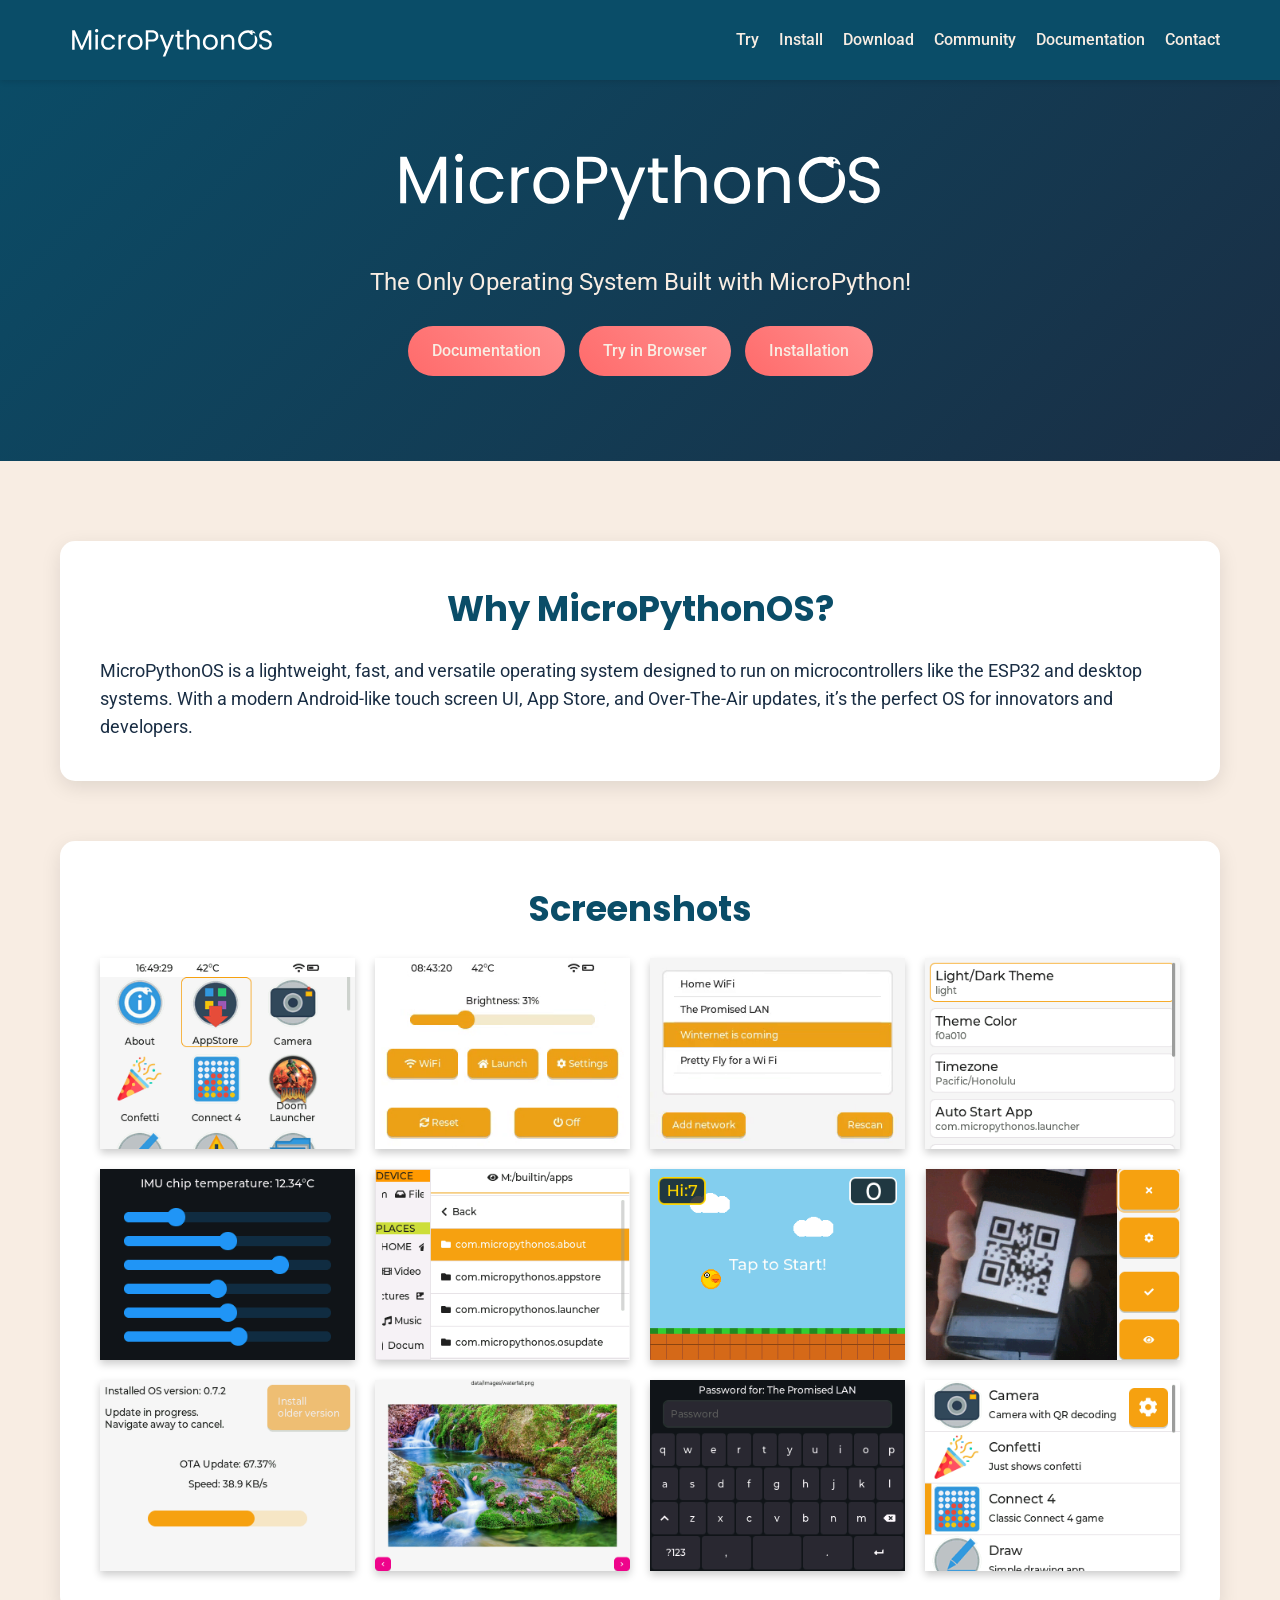
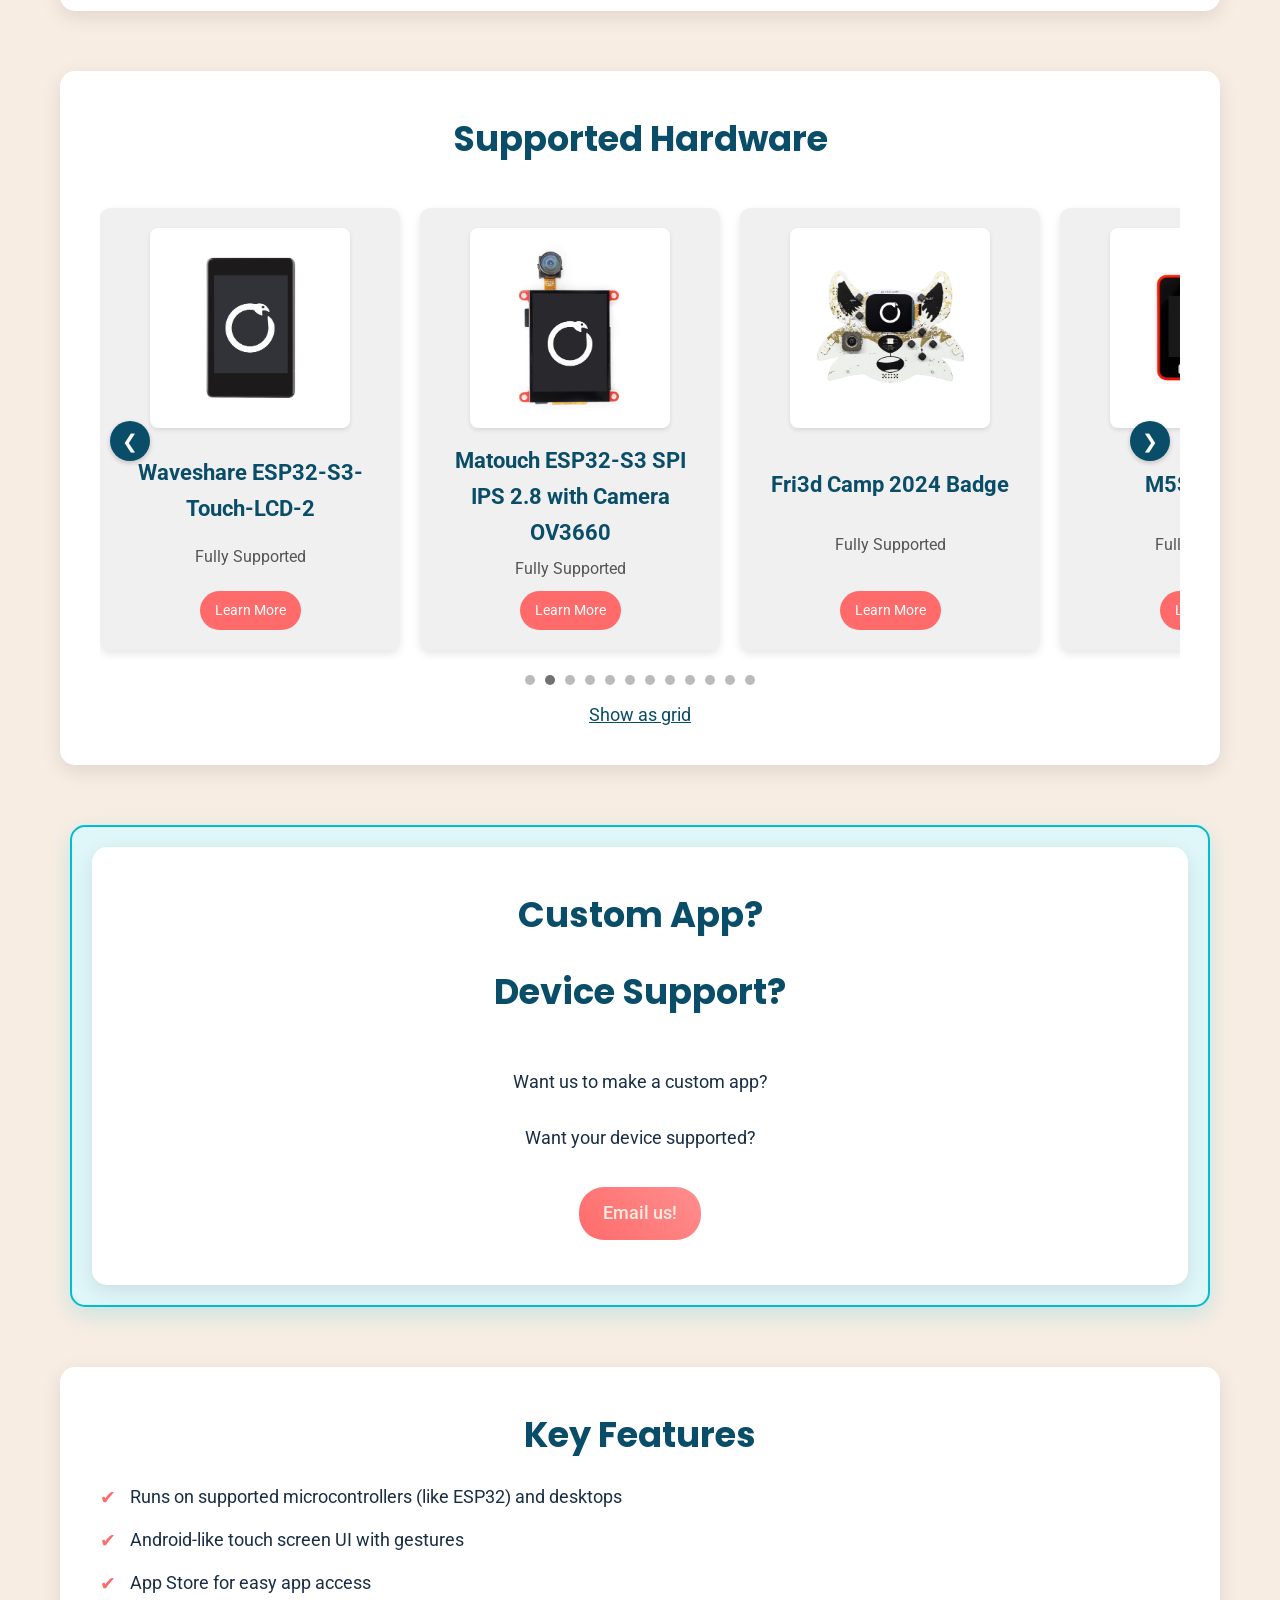
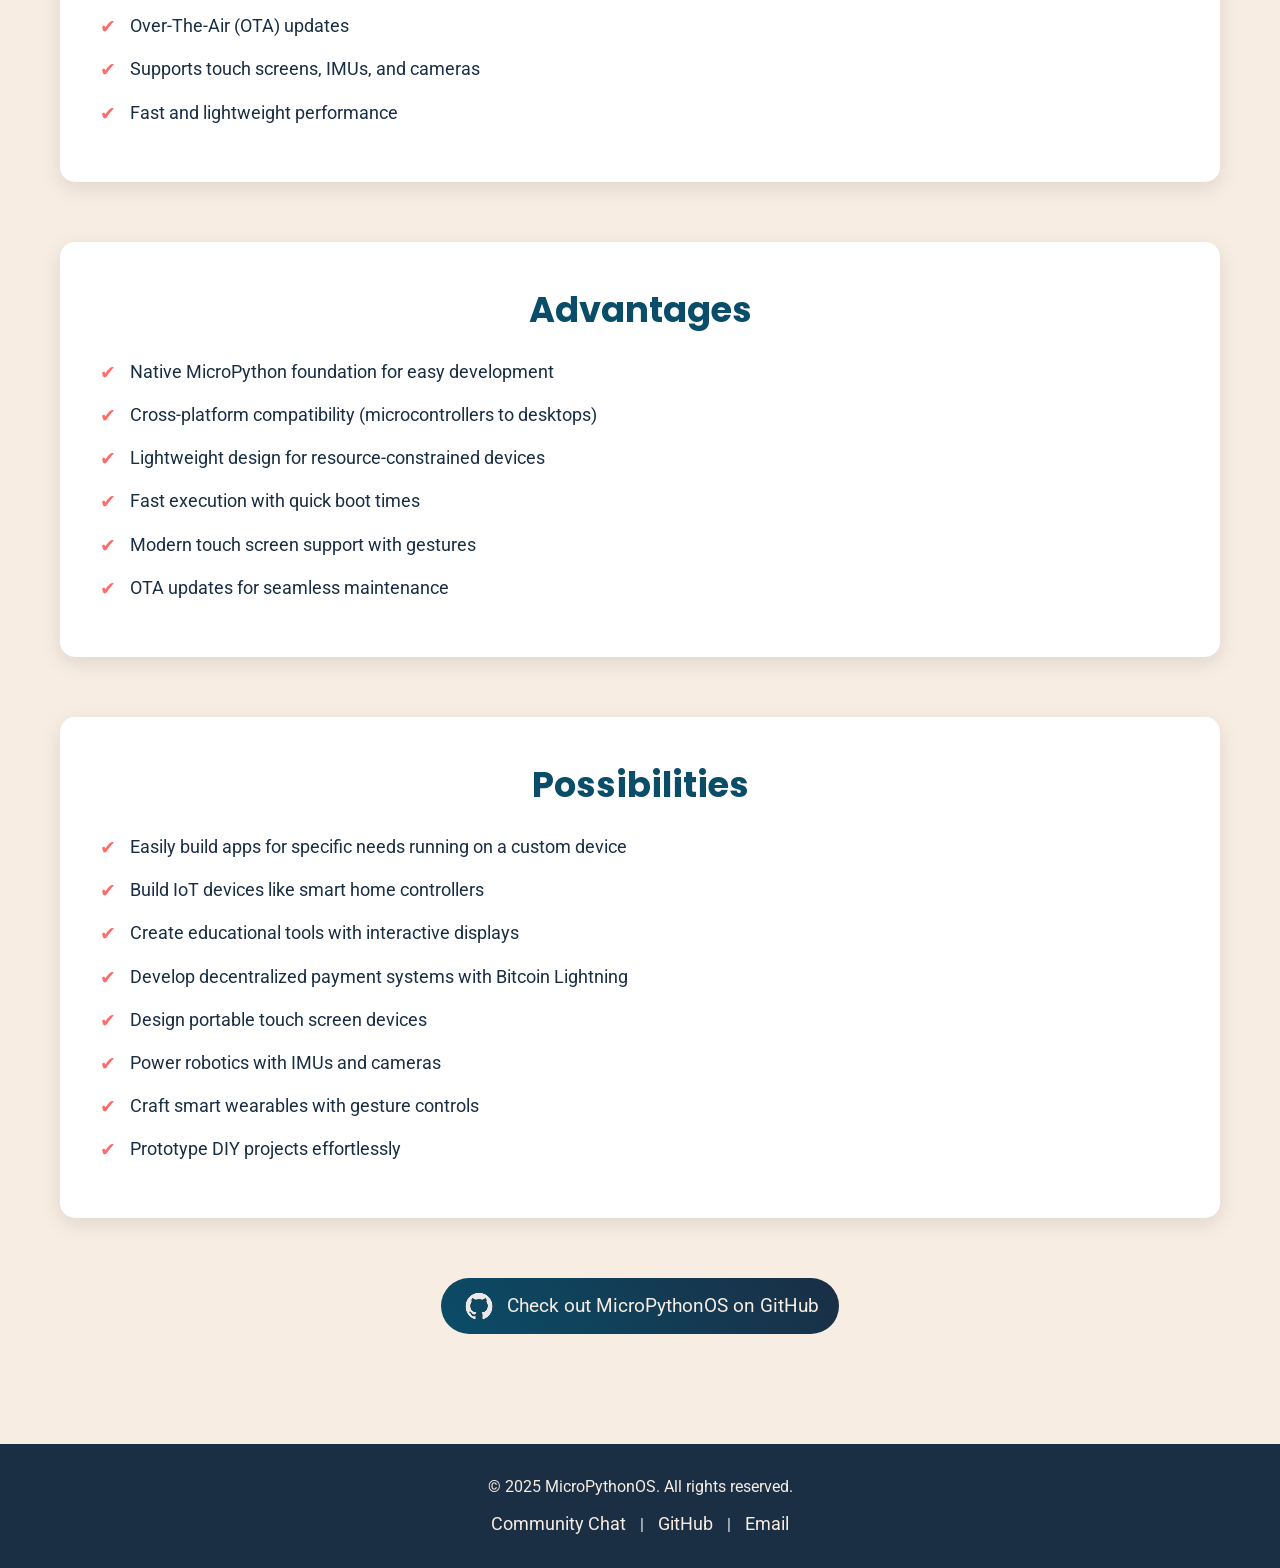
==== commit e56b5e63: "Link to WebAssembly" ====
--- a/index.html
+++ b/index.html
@@ -704,6 +704,7 @@
         <div class="nav-container">
             <div class="logo"><img src="images/MicroPythonOS-logo-white(alpha)-long.svg" alt="MicroPythonOS Logo"></div>
             <ul id="nav-links">
+                <li><a href="https://web.MicroPythonOS.com/" target="_blank" aria-label="Try MicroPythonOS in Browser">Try</a></li>
                 <li><a href="https://install.micropythonos.com/" target="_blank" aria-label="Install MicroPythonOS">Install</a></li>
                 <li><a href="https://github.com/MicroPythonOS/MicroPythonOS/releases" target="_blank" aria-label="Download MicroPythonOS">Download</a></li>
                 <li><a href="https://chat.MicroPythonOS.com" target="_blank" aria-label="Community Chat">Community</a></li>
@@ -720,6 +721,7 @@
         <img src="images/MicroPythonOS-logo-white(alpha)-long.svg" alt="MicroPythonOS Logo" class="logo-header">
         <p>The Only Operating System Built with MicroPython!</p>
         <a href="https://docs.micropythonos.com/" target="_blank" class="cta-button">Documentation</a>
+        <a href="https://web.MicroPythonOS.com/" target="_blank" class="cta-button">Try in Browser</a>
         <a href="https://install.micropythonos.com/" target="_blank" class="cta-button">Installation</a>
     </header>
 
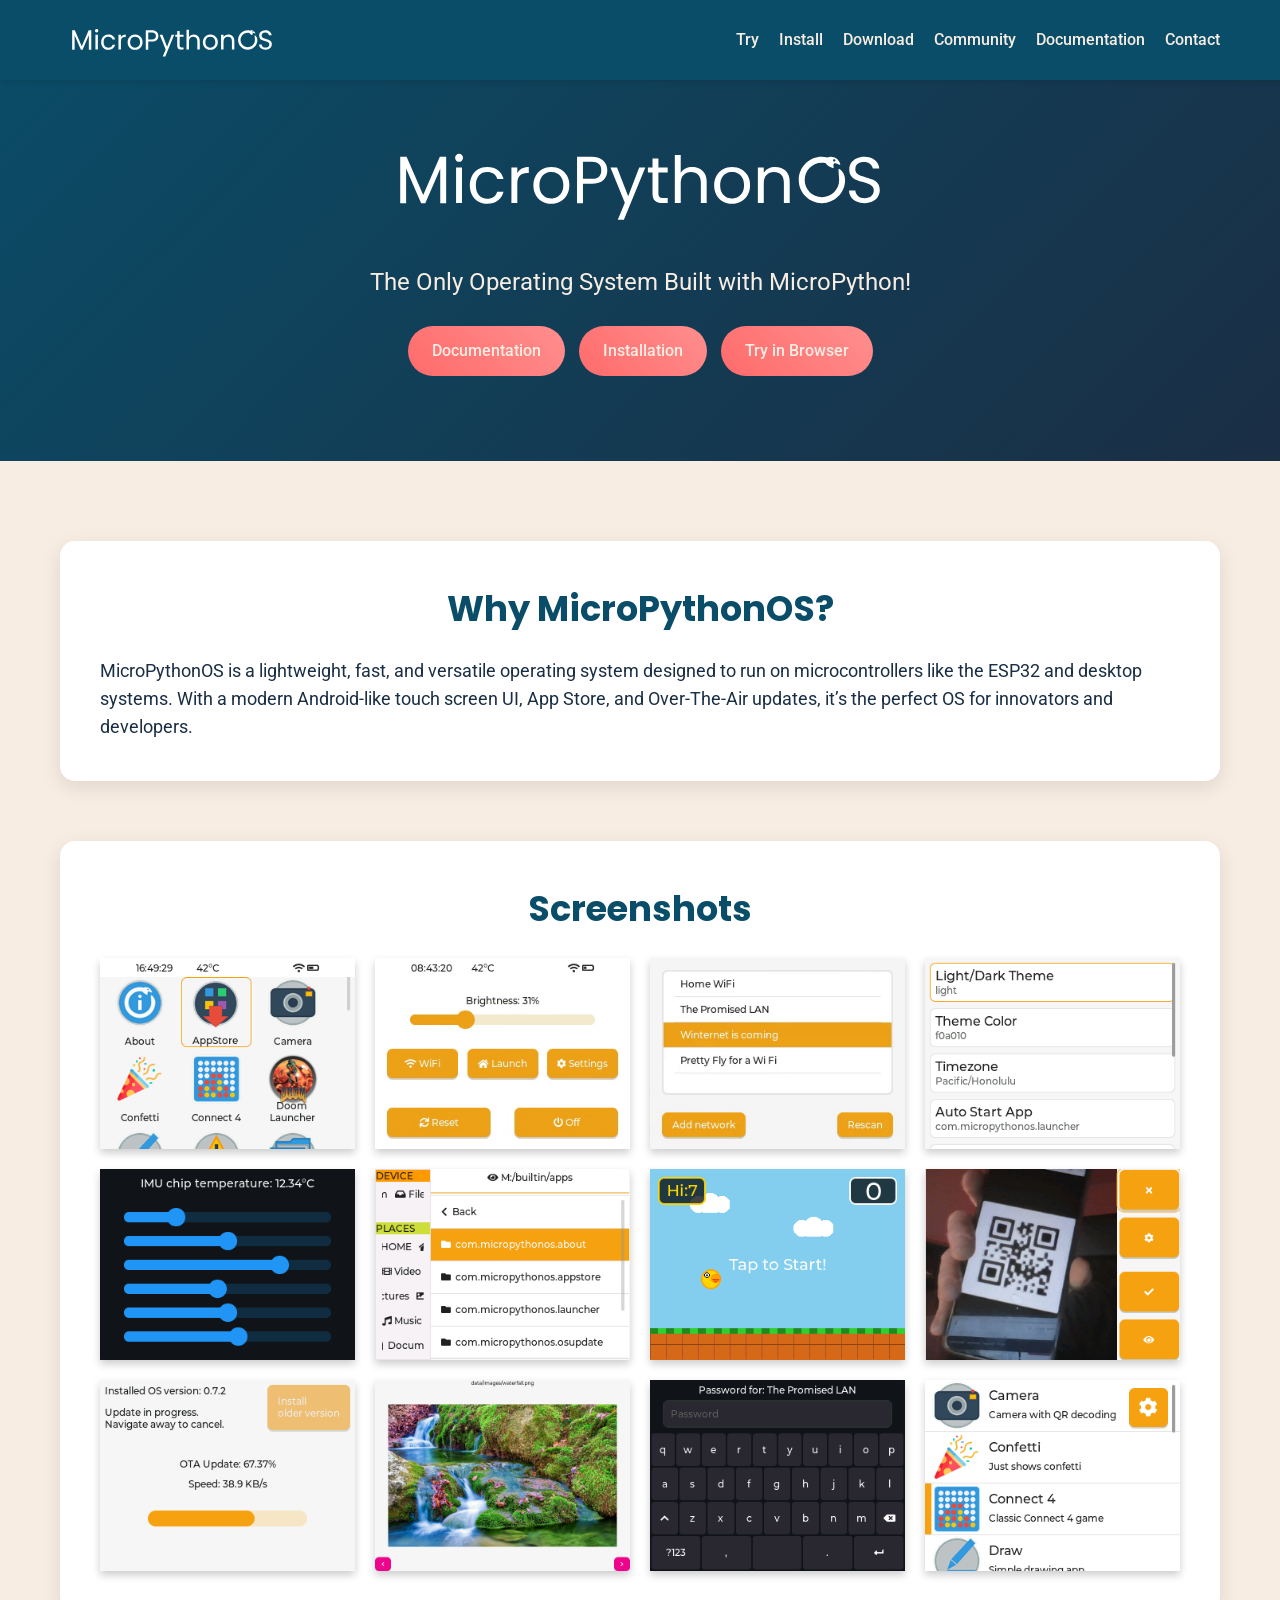
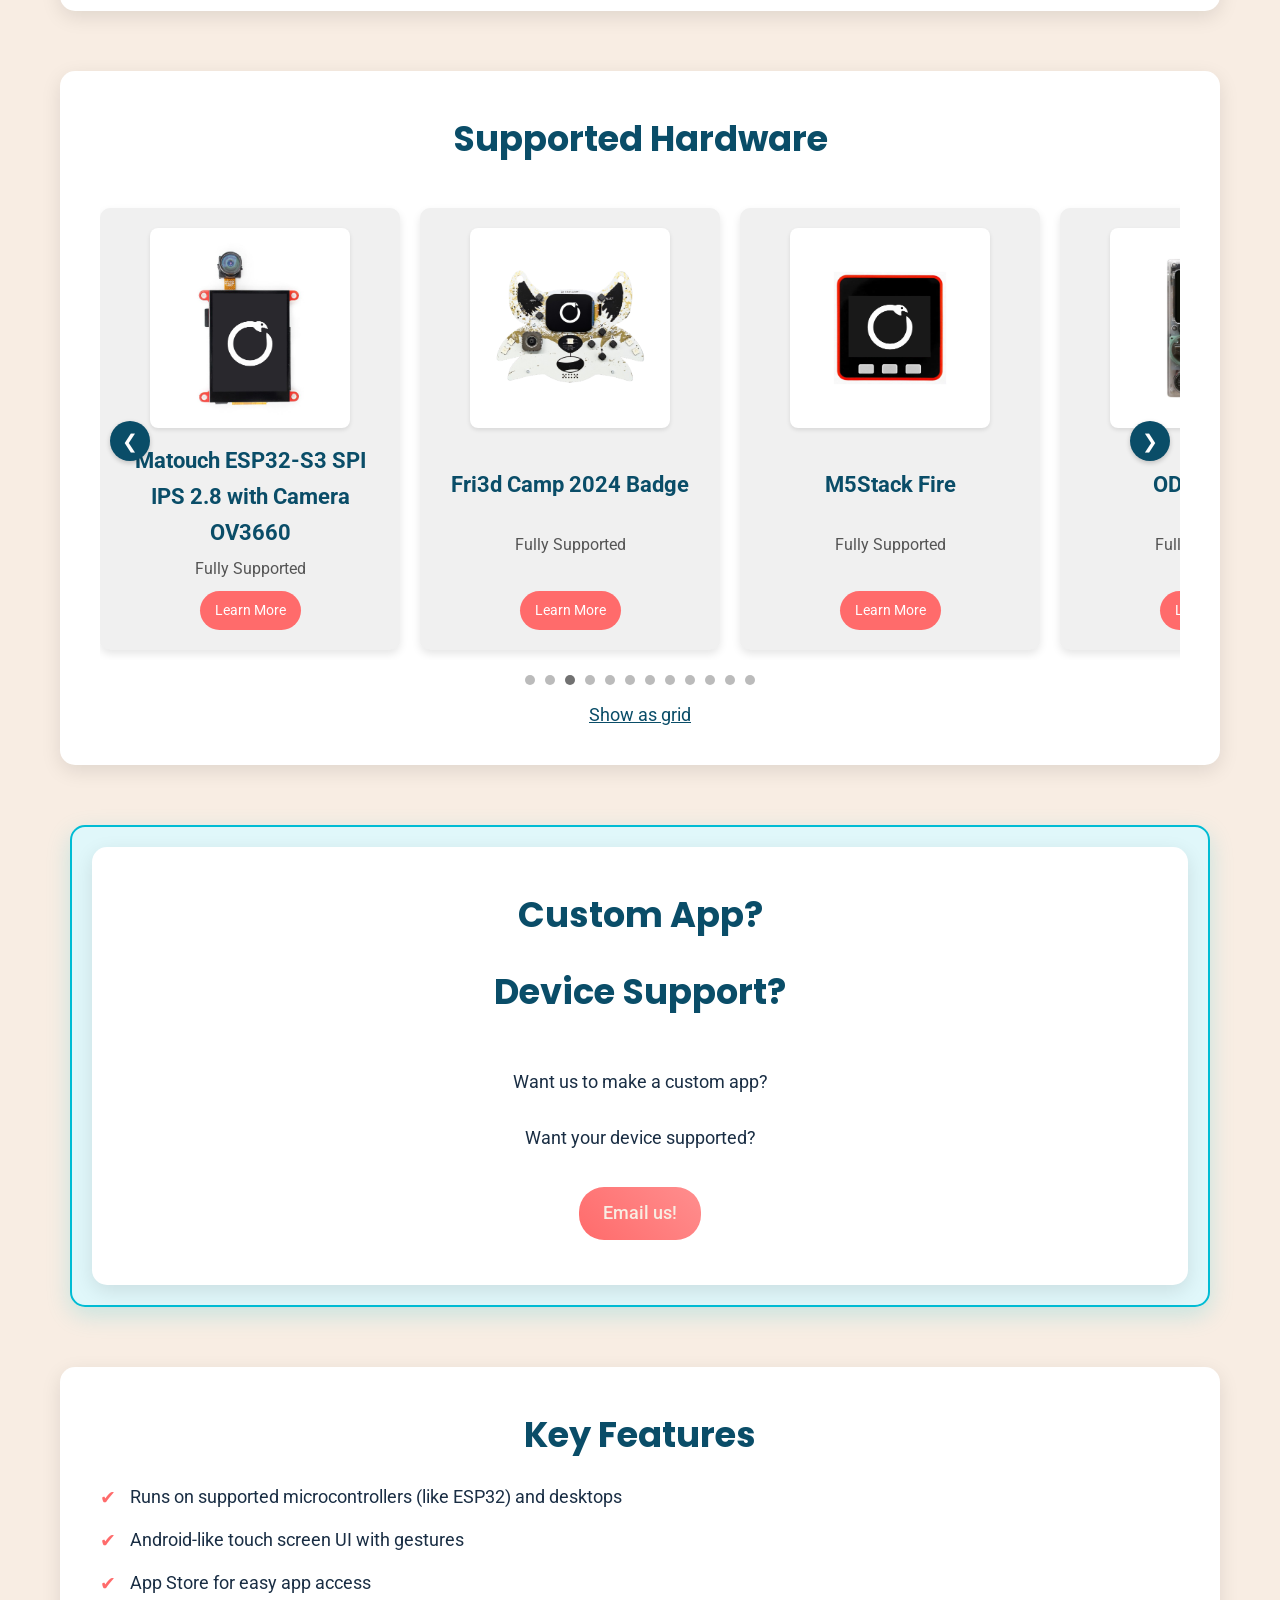
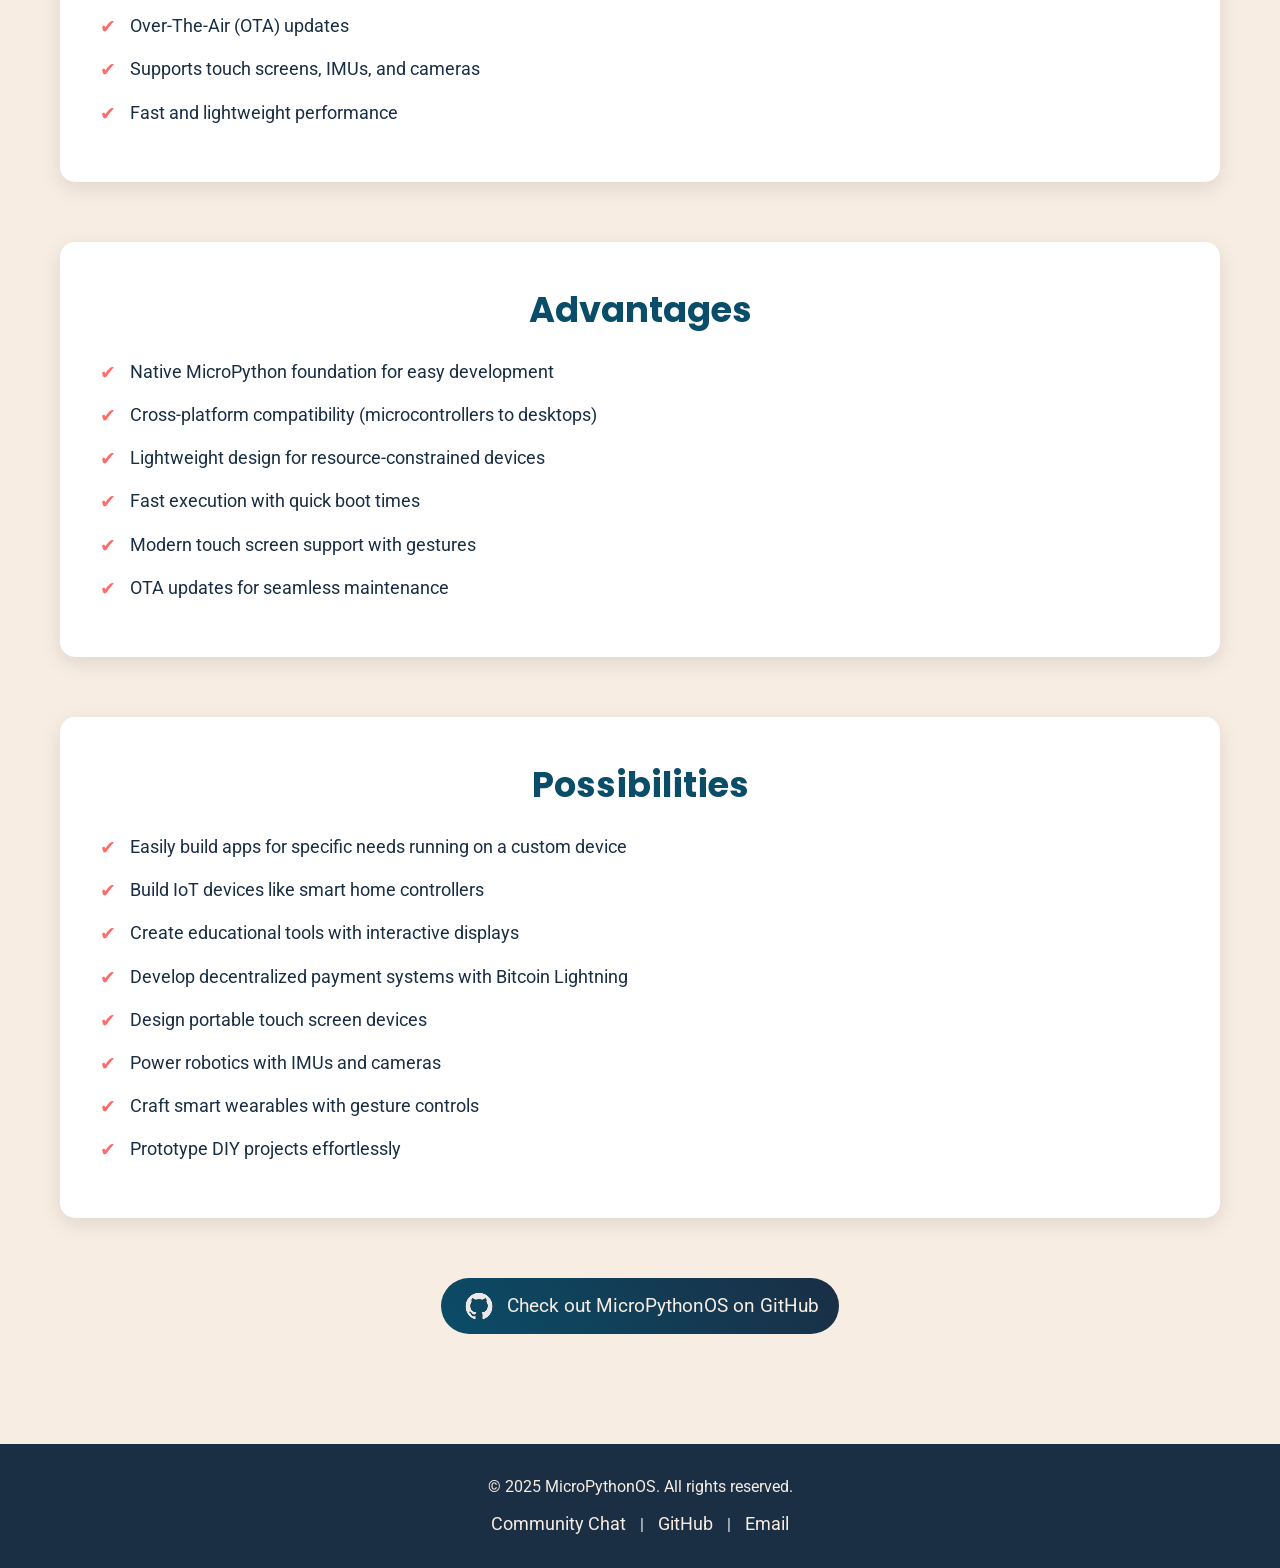
==== commit 63e11b94: "update" ====
--- a/index.html
+++ b/index.html
@@ -721,8 +721,8 @@
         <img src="images/MicroPythonOS-logo-white(alpha)-long.svg" alt="MicroPythonOS Logo" class="logo-header">
         <p>The Only Operating System Built with MicroPython!</p>
         <a href="https://docs.micropythonos.com/" target="_blank" class="cta-button">Documentation</a>
+        <a href="https://install.micropythonos.com/" target="_blank" class="cta-button">Installation</a>
         <a href="https://web.MicroPythonOS.com/" target="_blank" class="cta-button">Try in Browser</a>
-        <a href="https://install.micropythonos.com/" target="_blank" class="cta-button">Installation</a>
     </header>
 
     <!-- Main Content -->
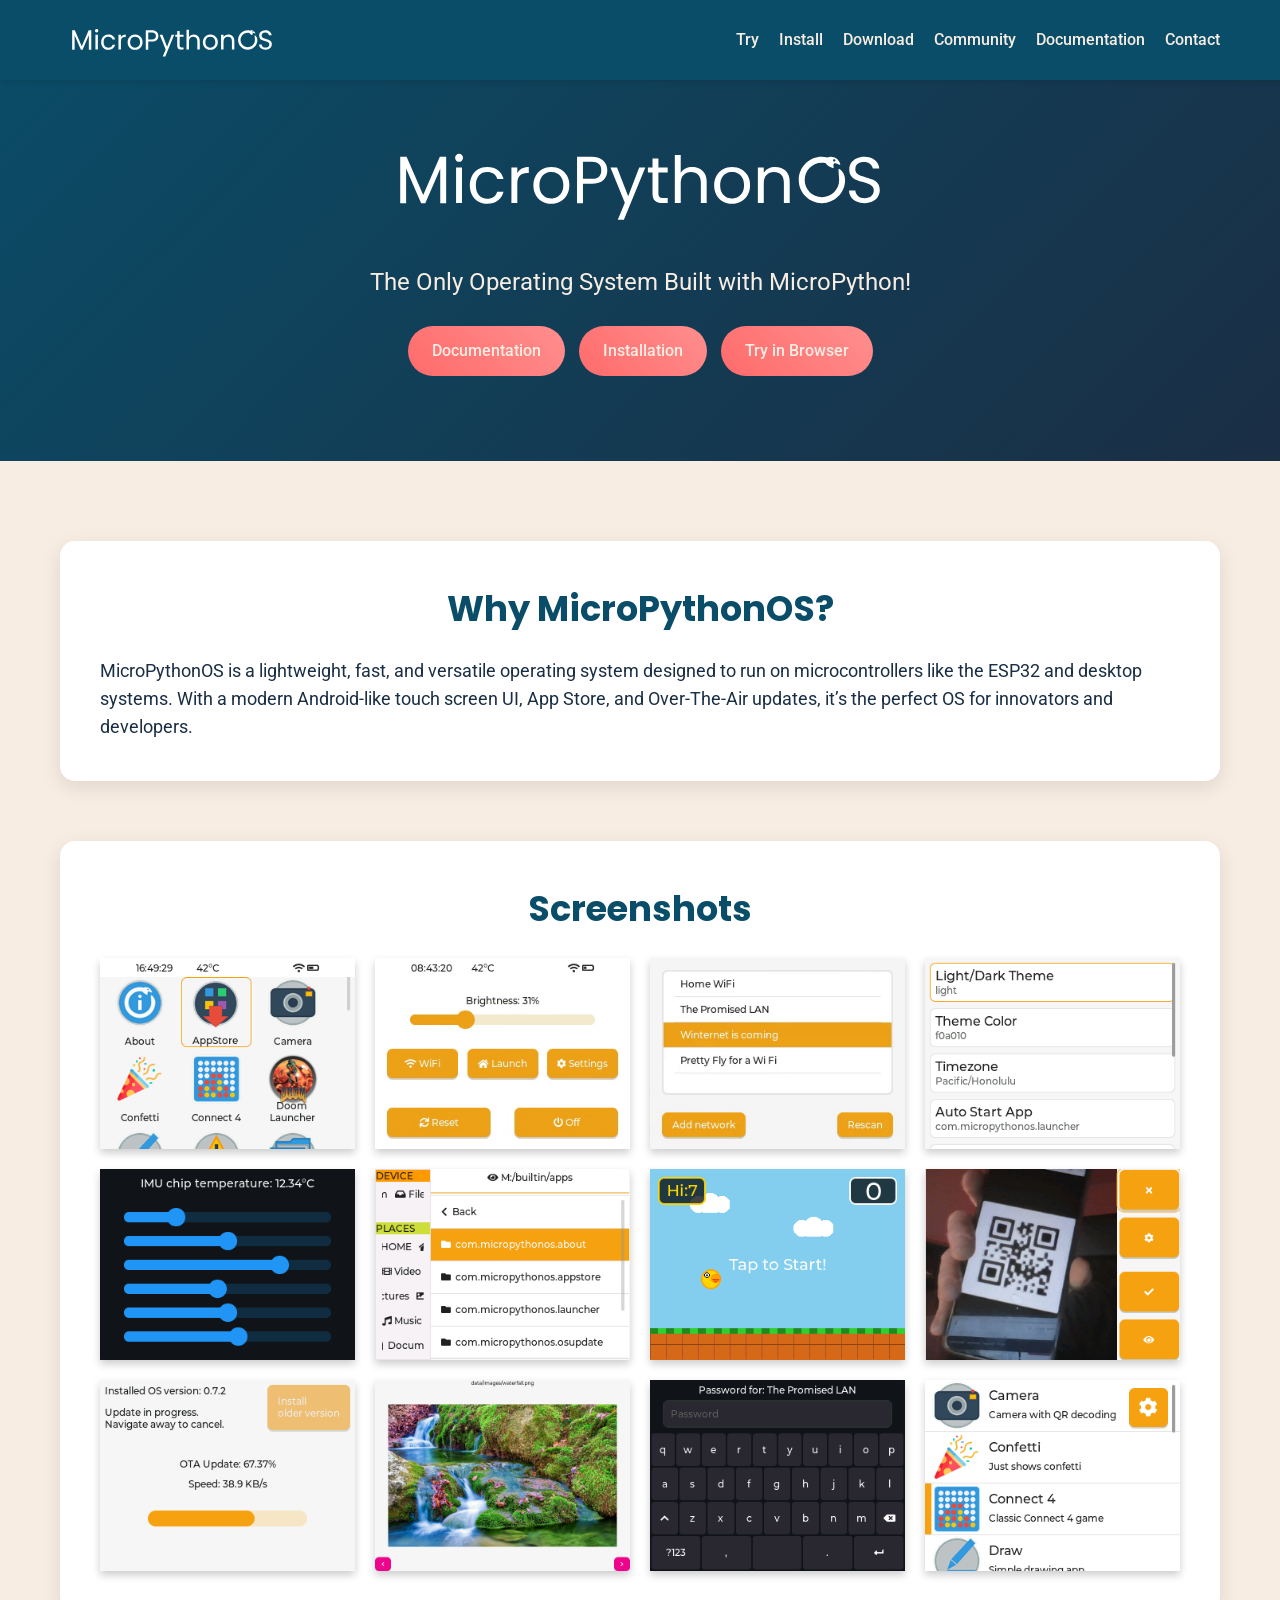
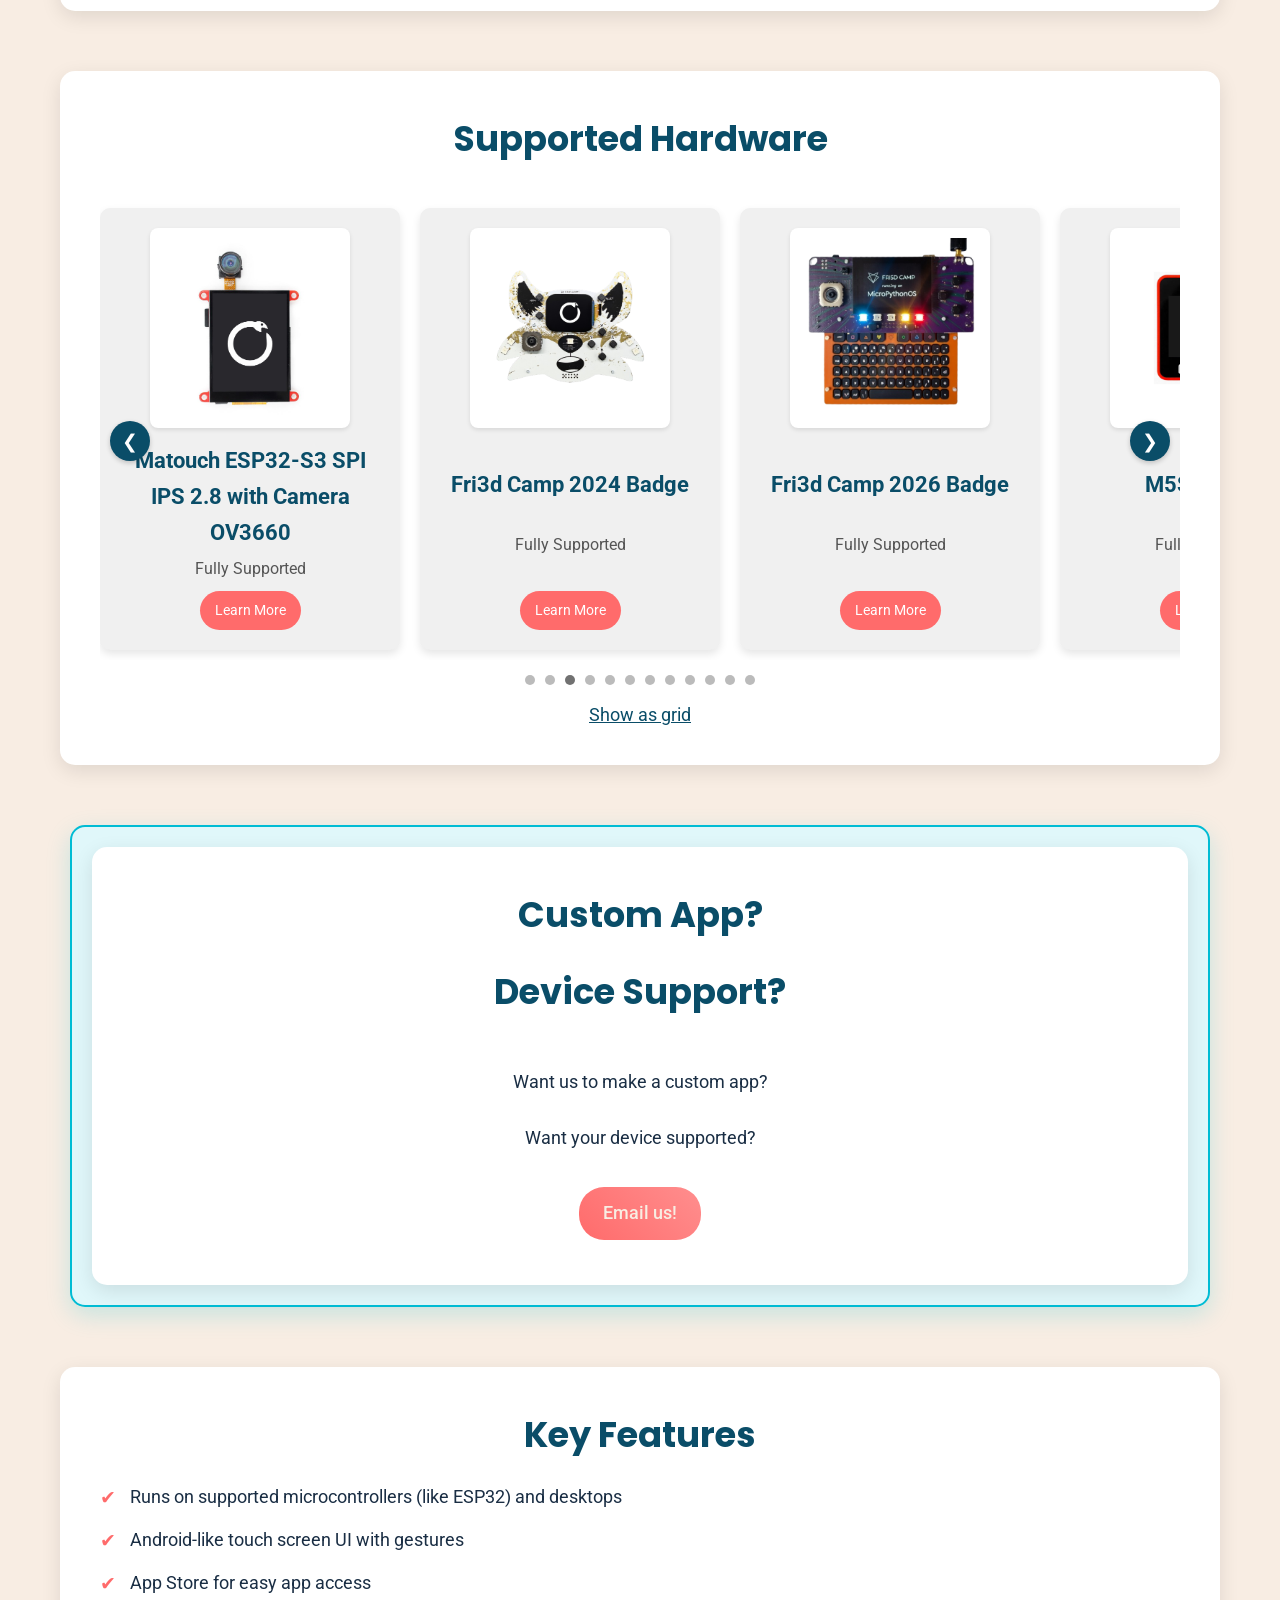
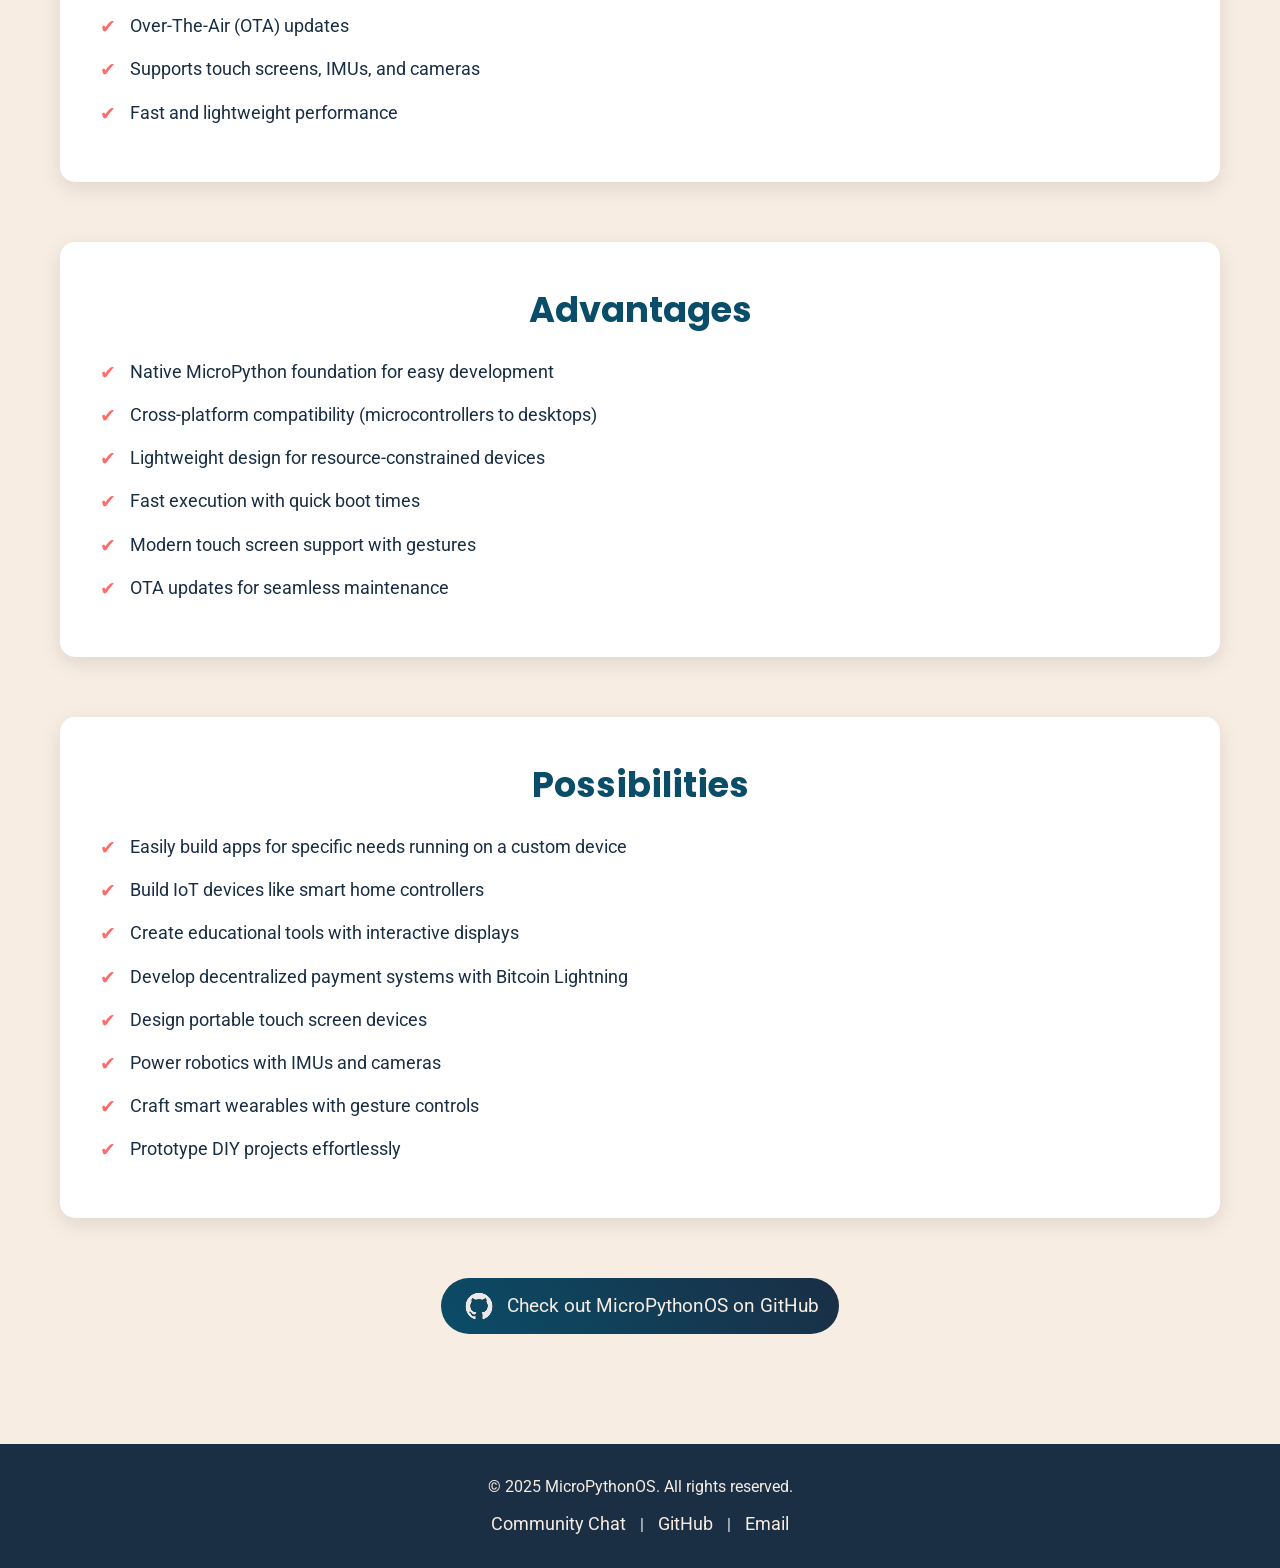
==== commit 4a5c7ac4: "Add Fri3d 2026" ====
--- a/index.html
+++ b/index.html
@@ -818,6 +818,12 @@
                         <a href="https://fri3d.be/badge/2024/?ref=MicroPythonOS.com" target="_blank">Learn More</a>
                     </div>
                     <div class="slide">
+                        <img src="supported_devices/fri3d_2026.png" alt="Fri3d Camp 2026 Badge">
+                        <h3>Fri3d Camp 2026 Badge</h3>
+                        <p>Fully Supported</p>
+                        <a href="https://fri3dcamp.github.io/badge_2026/badge/#hardware?ref=MicroPythonOS.com" target="_blank">Learn More</a>
+                    </div>
+                   <div class="slide">
                         <img src="supported_devices/m5stack_fire.webp" alt="M5Stack Fire">
                         <h3>M5Stack Fire</h3>
                         <p>Fully Supported</p>
@@ -845,11 +851,6 @@
                         <h3>Lilygo T-Display S3</h3>
                         <p>Fully Supported</p>
                         <a href="https://lilygo.cc/products/t-display-s3" target="_blank">Learn More</a>
-                    </div>
-                    <div class="slide coming-soon">
-                        <img src="supported_devices/fri3d_2026.webp" alt="Fri3d Camp 2026 Badge">
-                        <h3>Fri3d Camp 2026 Badge</h3>
-                        <p>Coming Soon</p>
                     </div>
                     <div class="slide coming-soon">
                         <img src="supported_devices/lilygo_t_watch_ultra.webp" alt="Lilygo T-Watch Ultra">
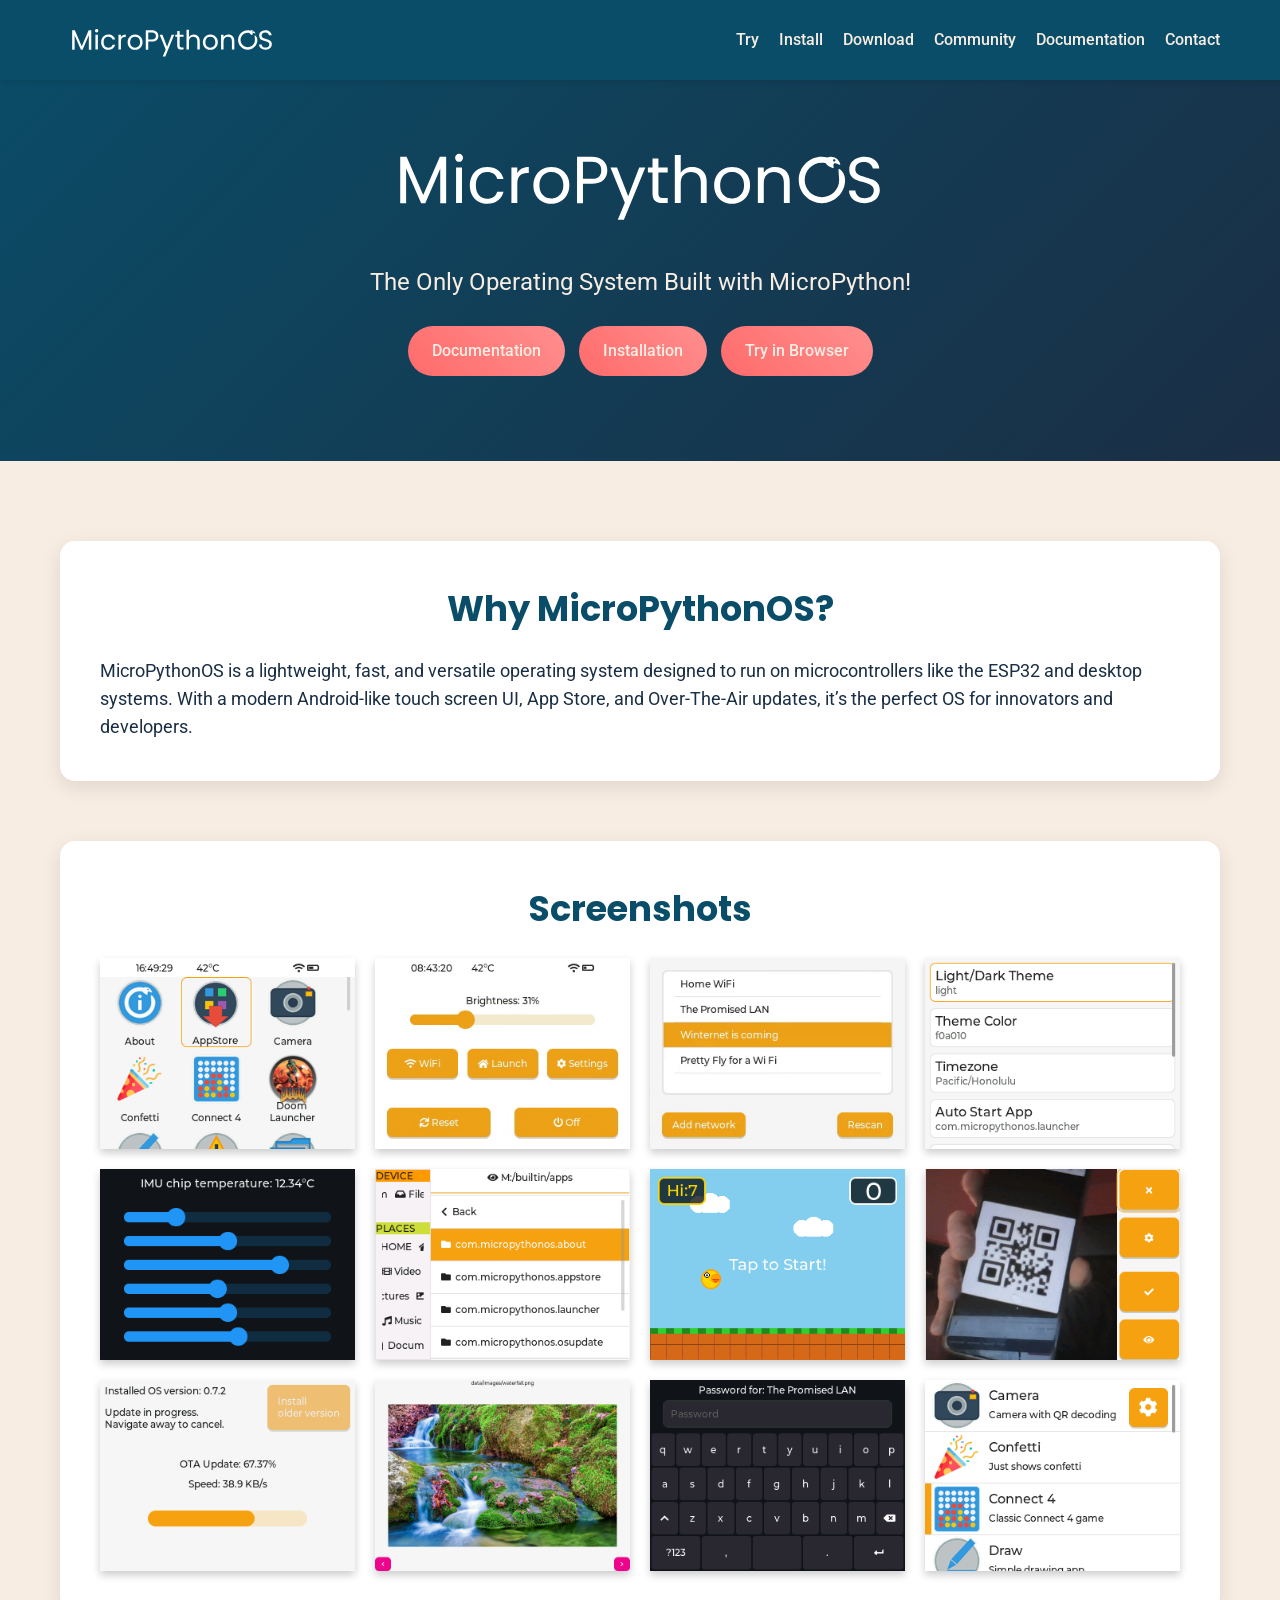
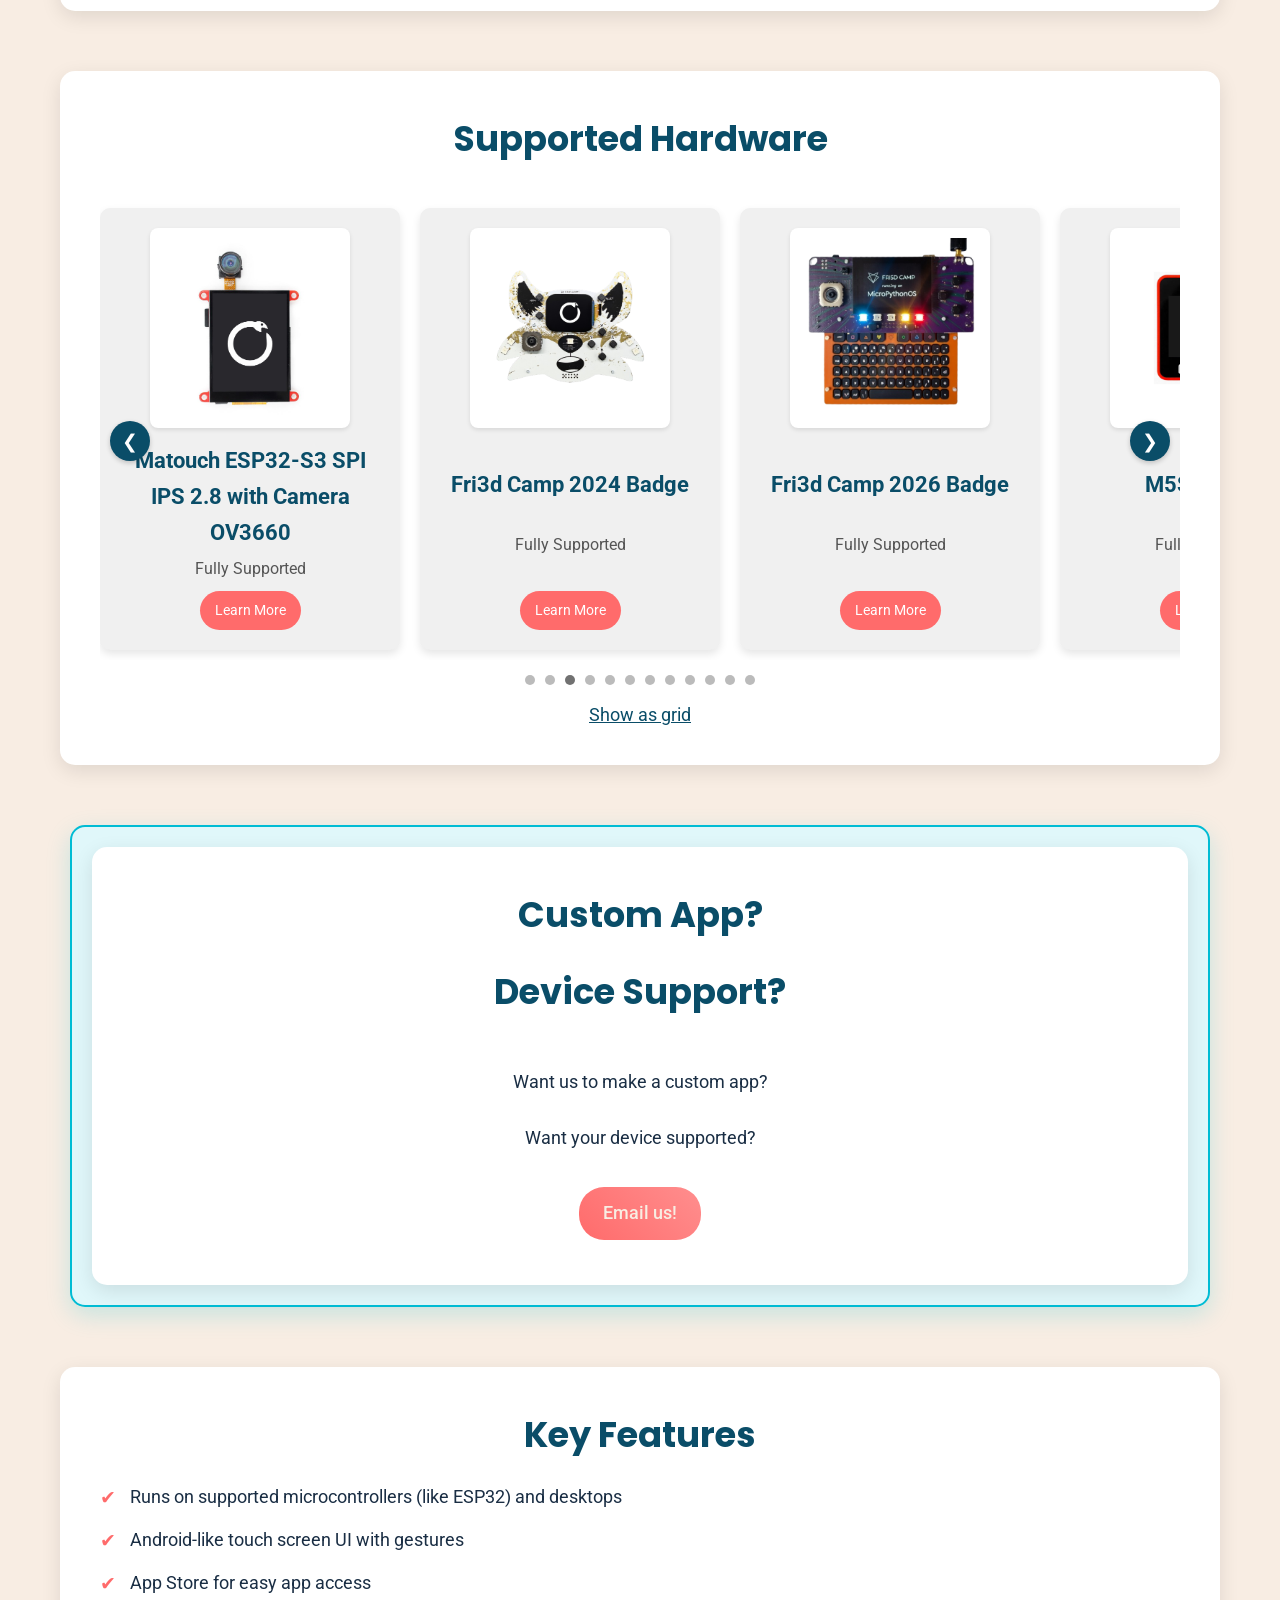
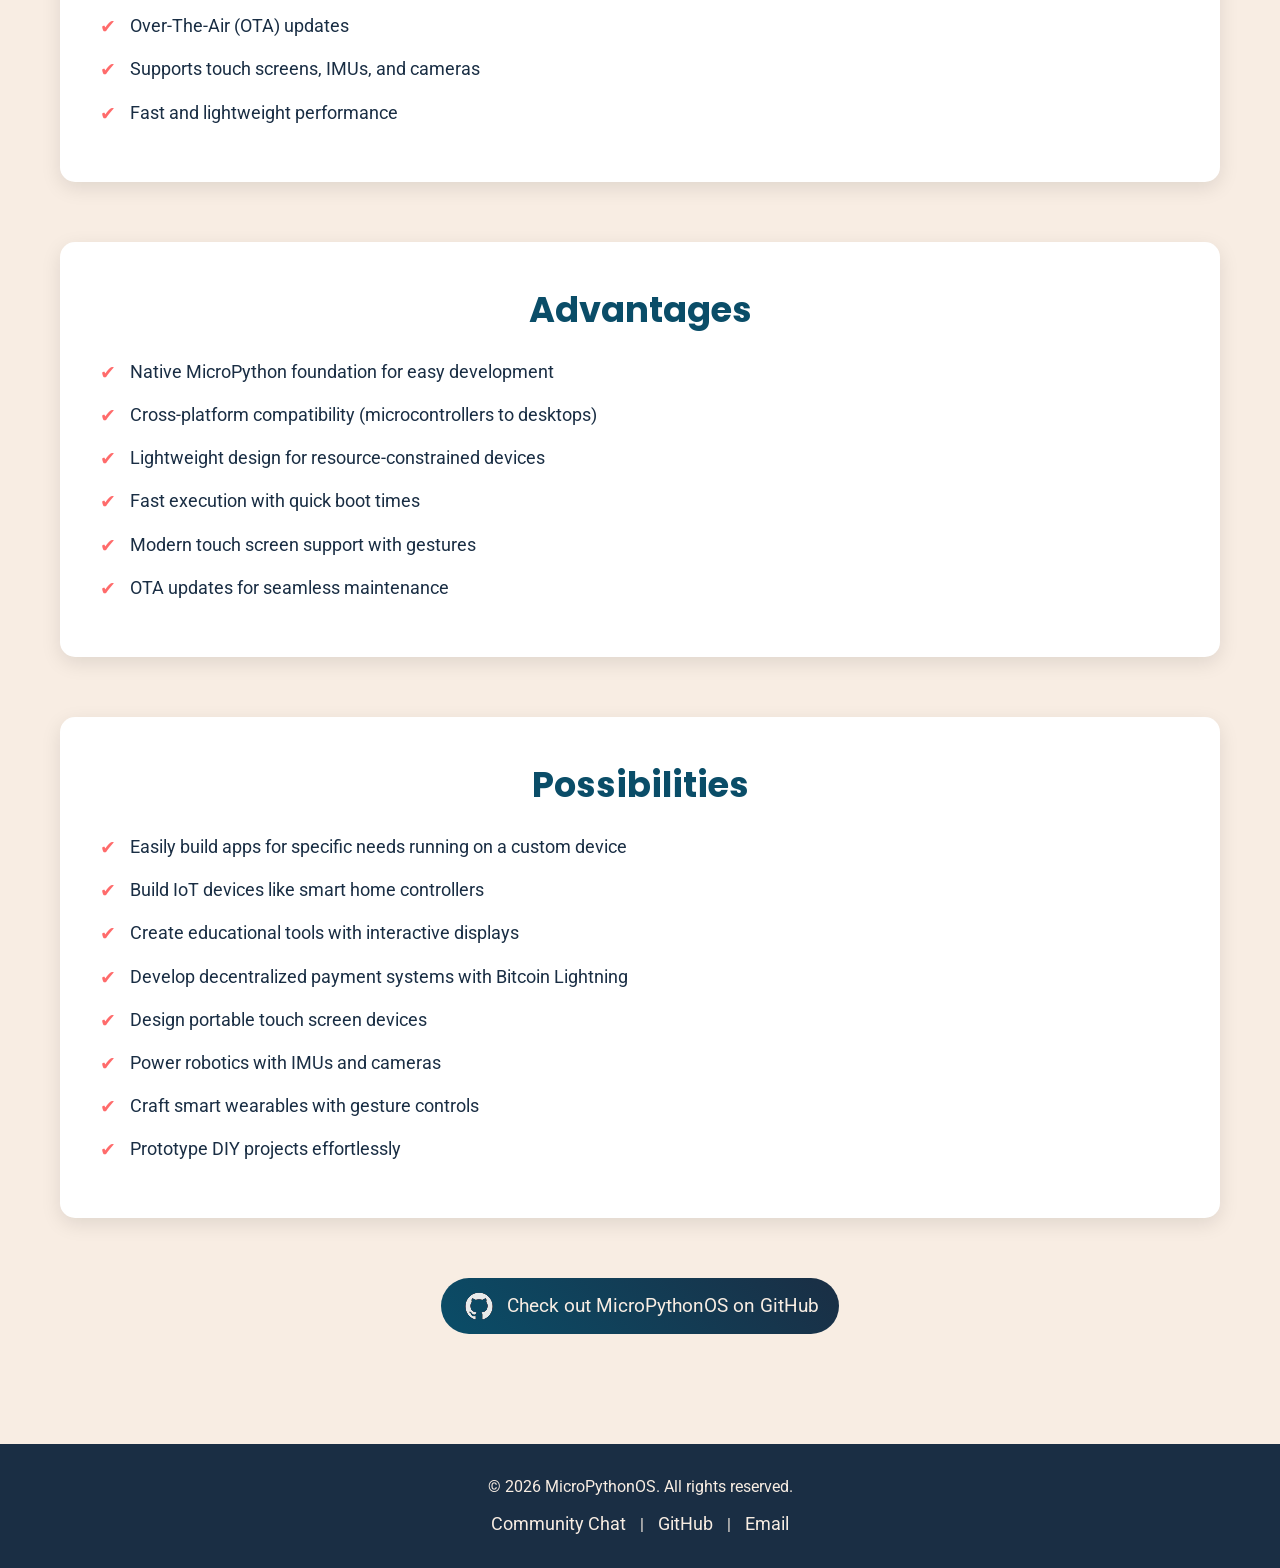
==== commit e85c132d: "Update footer copyright year to be dynamic Added dynamic copyright year display in footer. Untested" ====
--- a/index.html
+++ b/index.html
@@ -938,7 +938,7 @@
 
     <!-- Footer -->
     <footer>
-        <p>© 2025 MicroPythonOS. All rights reserved.</p>
+        <p>© <span id="copyright-year">3000</span> MicroPythonOS. All rights reserved.</p>
         <div class="social-links">
             <a href="https://chat.MicroPythonOS.com" target="_blank">Community Chat</a> |
             <a href="https://github.com/MicroPythonOS" target="_blank">GitHub</a> |
@@ -946,6 +946,10 @@
         </div>
     </footer>
 
+    <!-- JavaScript for copyright year -->
+	<script>
+	    document.getElementById('copyright-year').textContent = new Date().getFullYear();
+	</script>
     <!-- JavaScript for Hamburger Menu -->
     <script>
         function toggleMenu() {
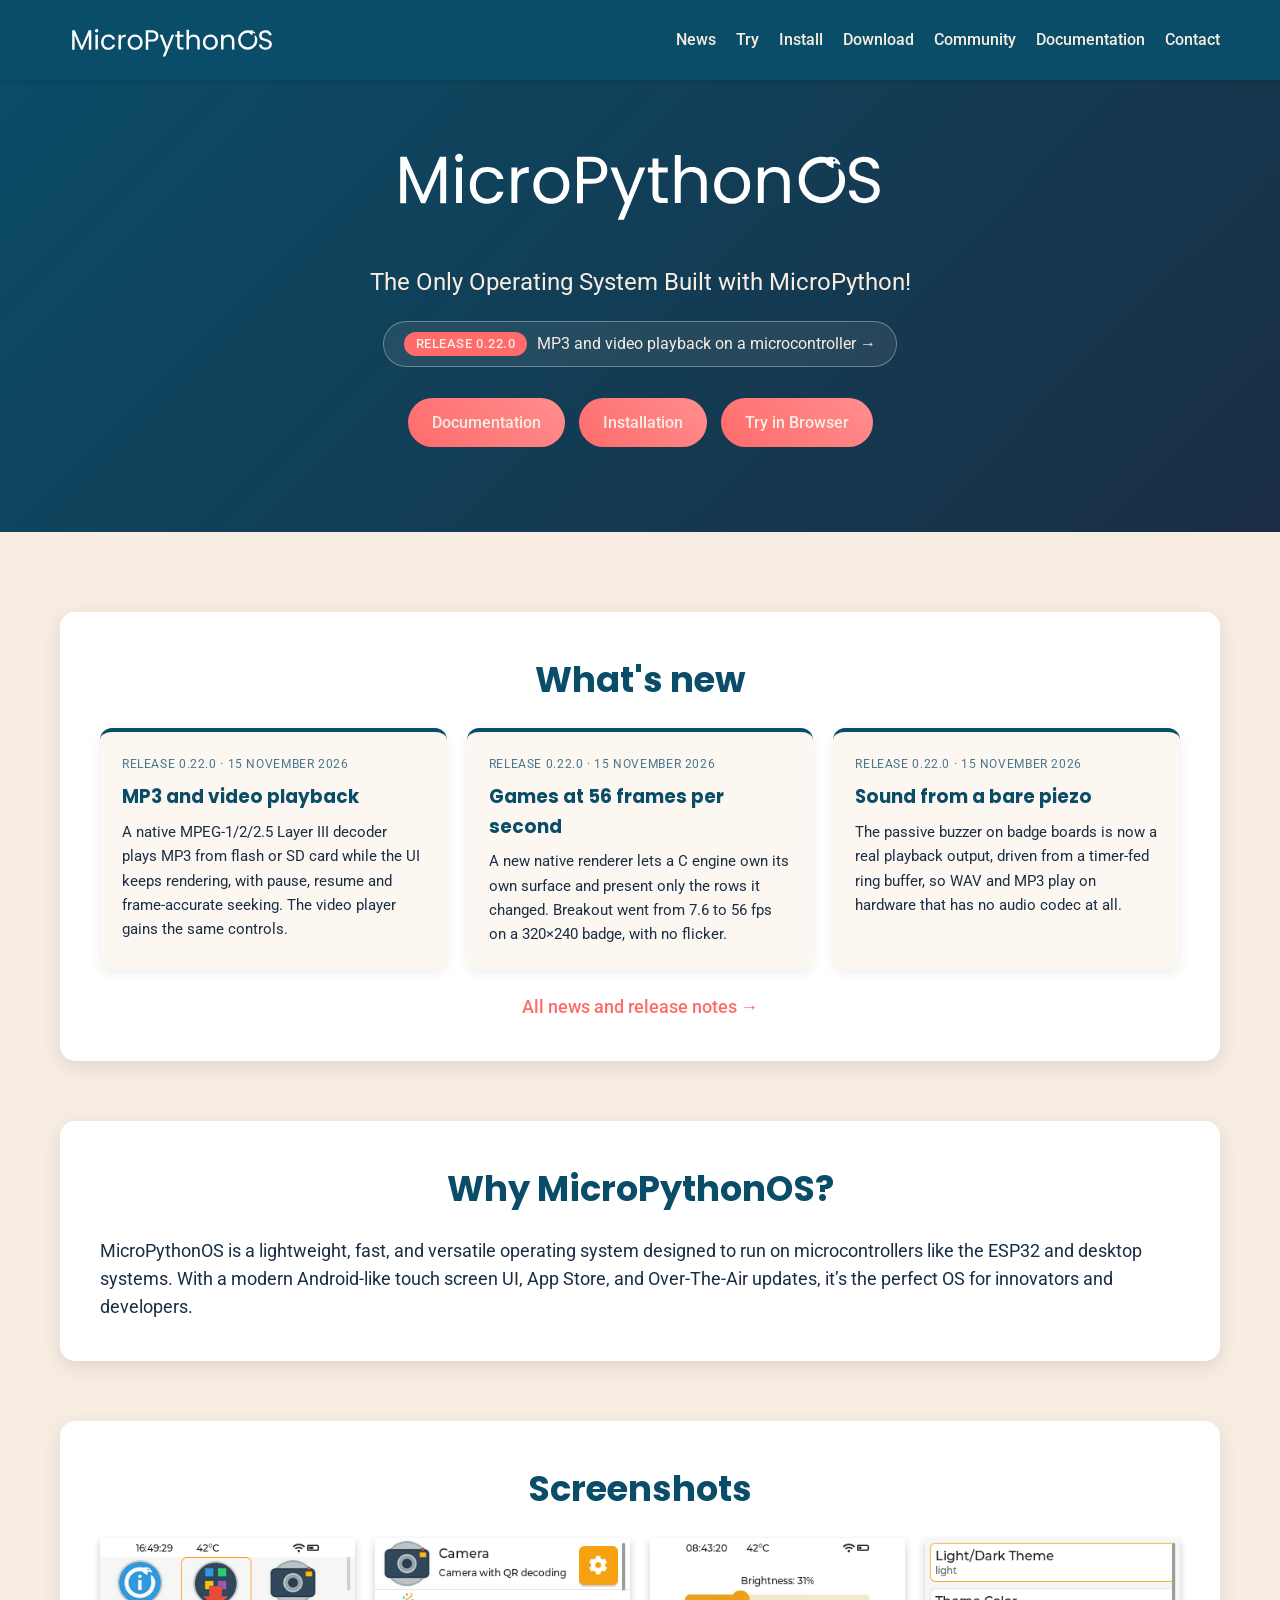
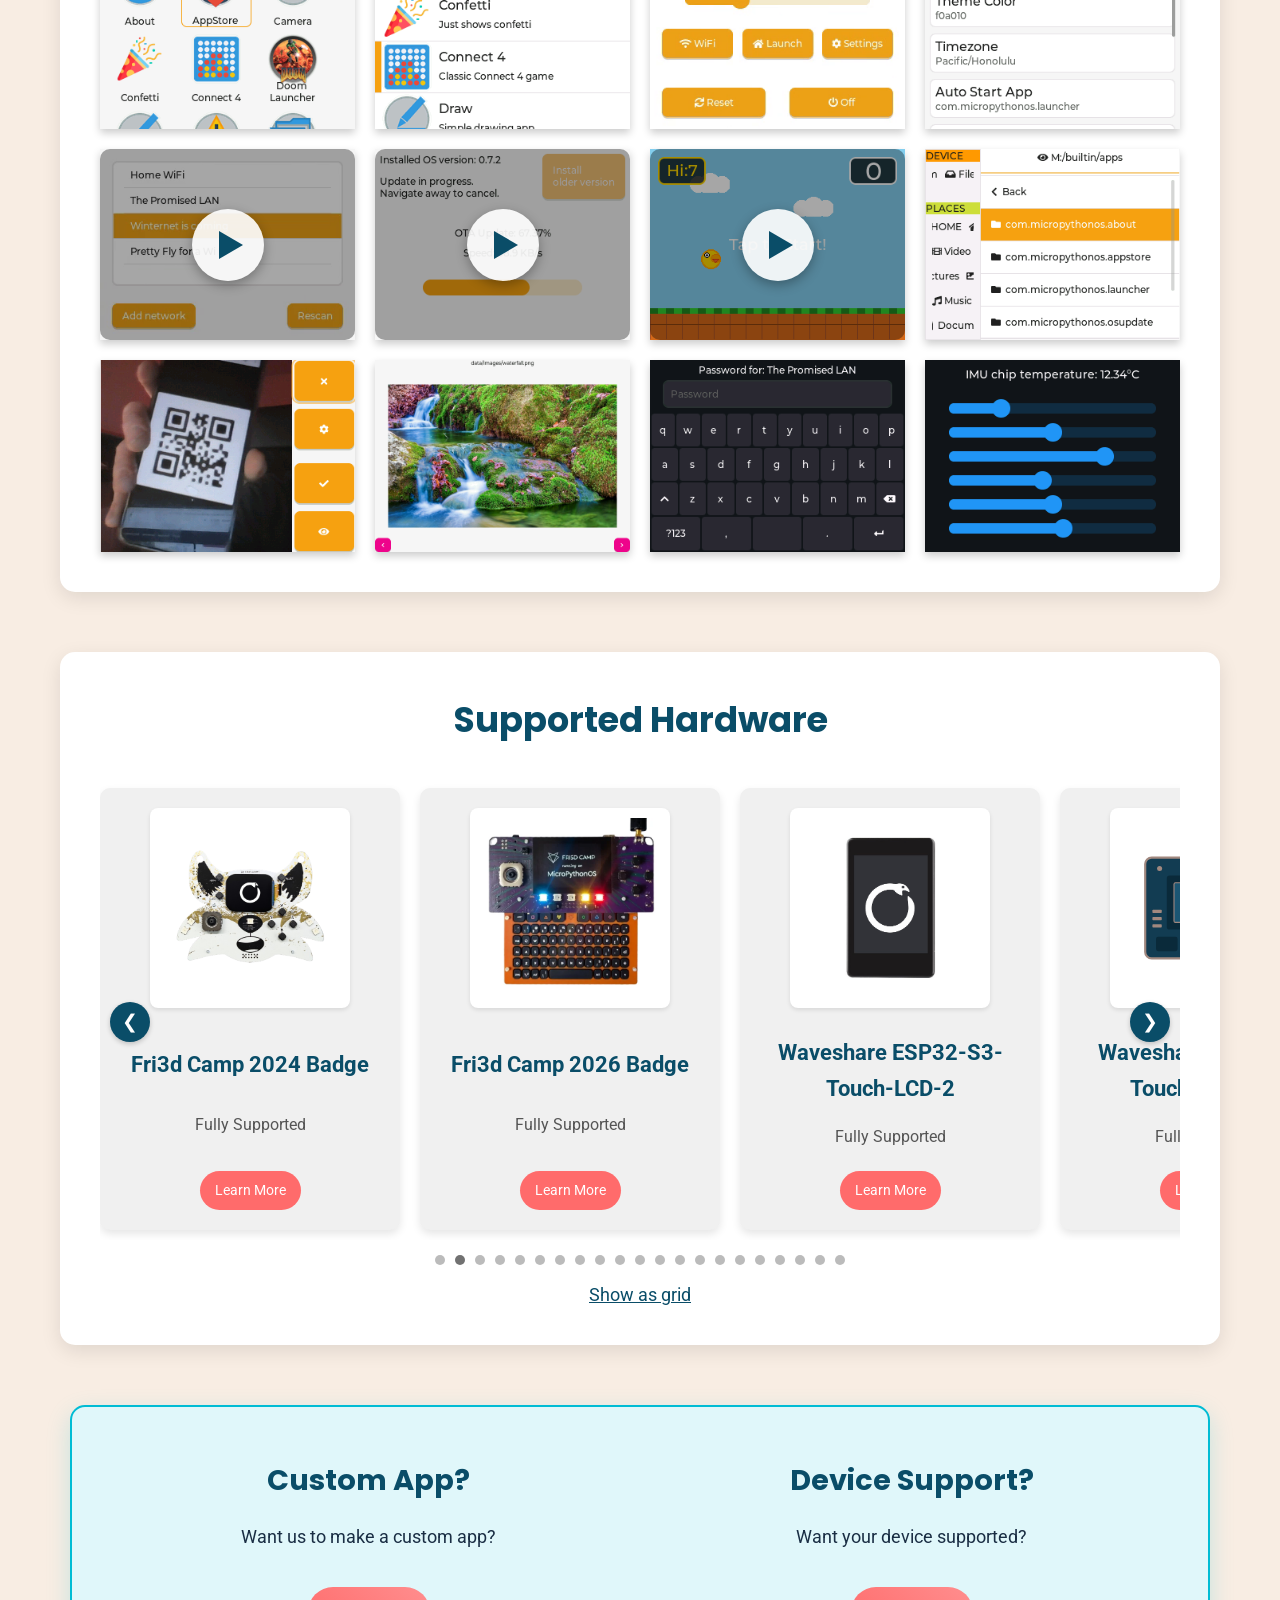
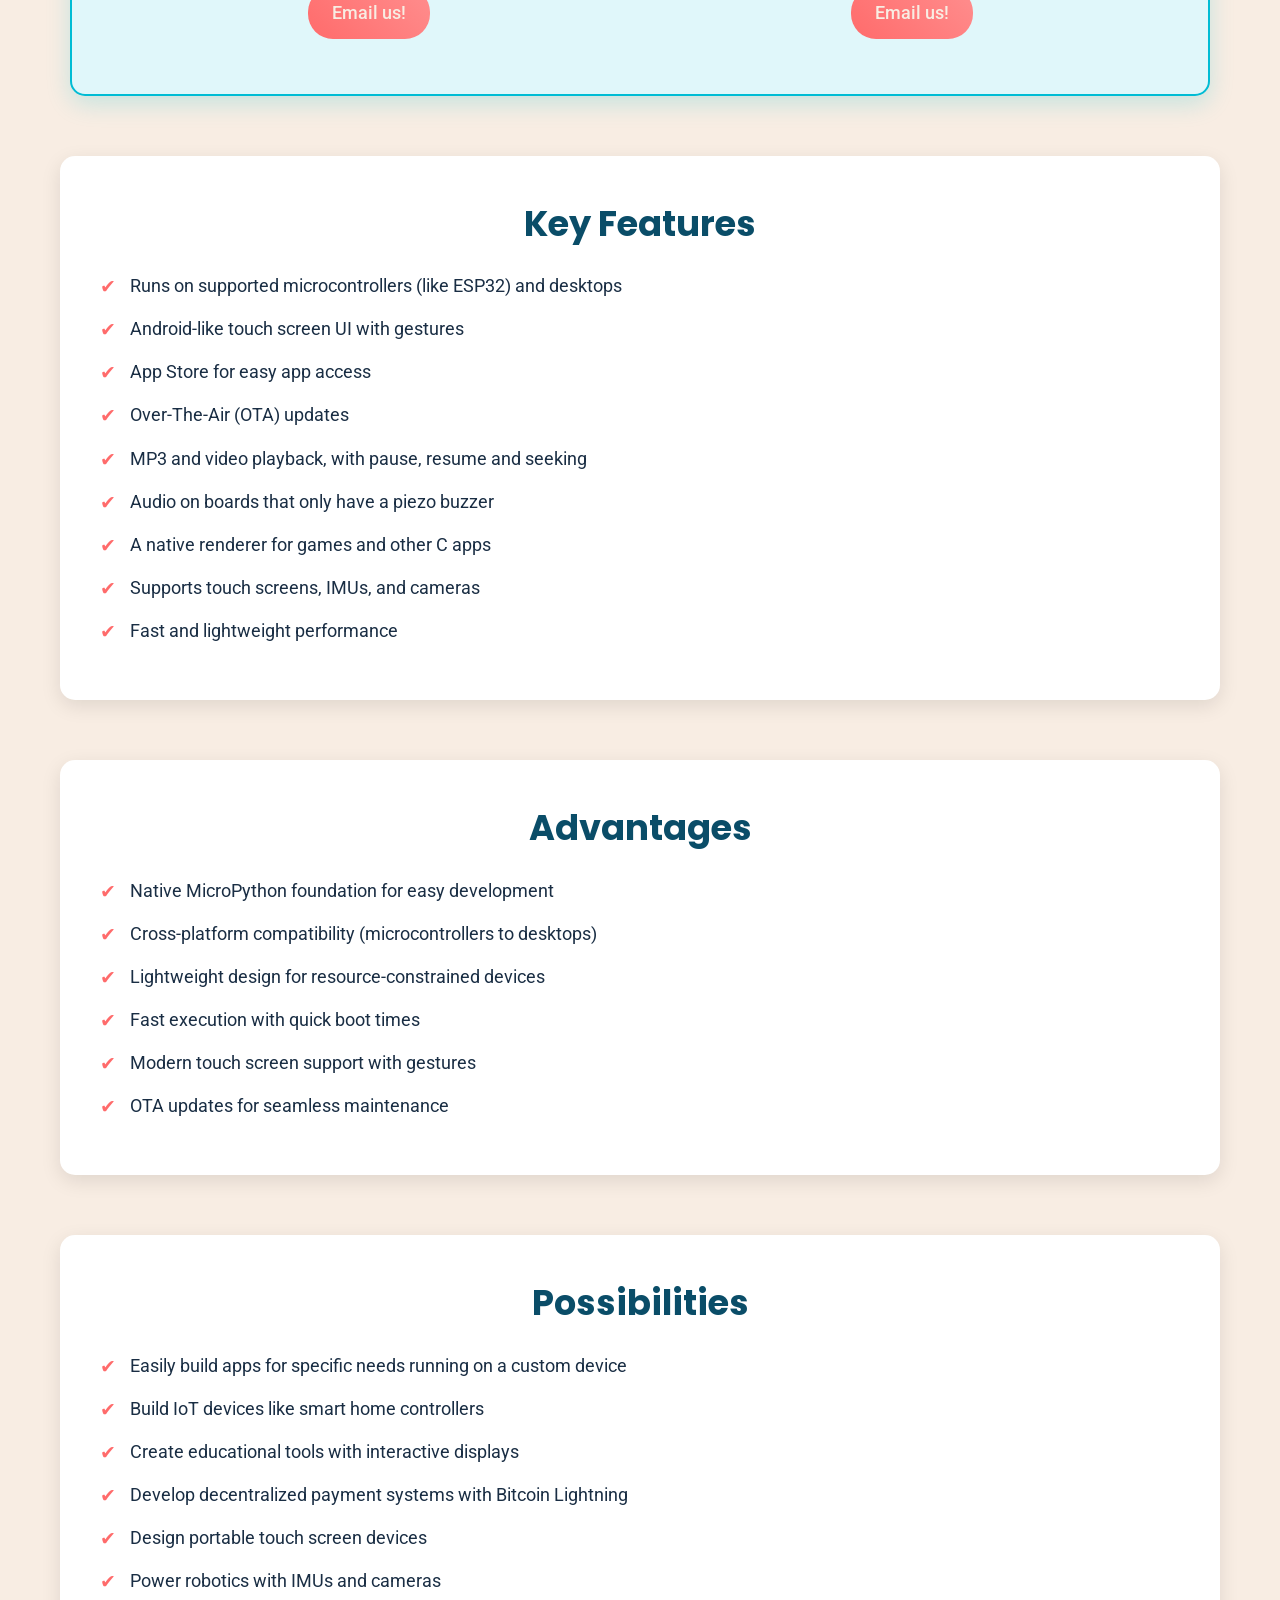
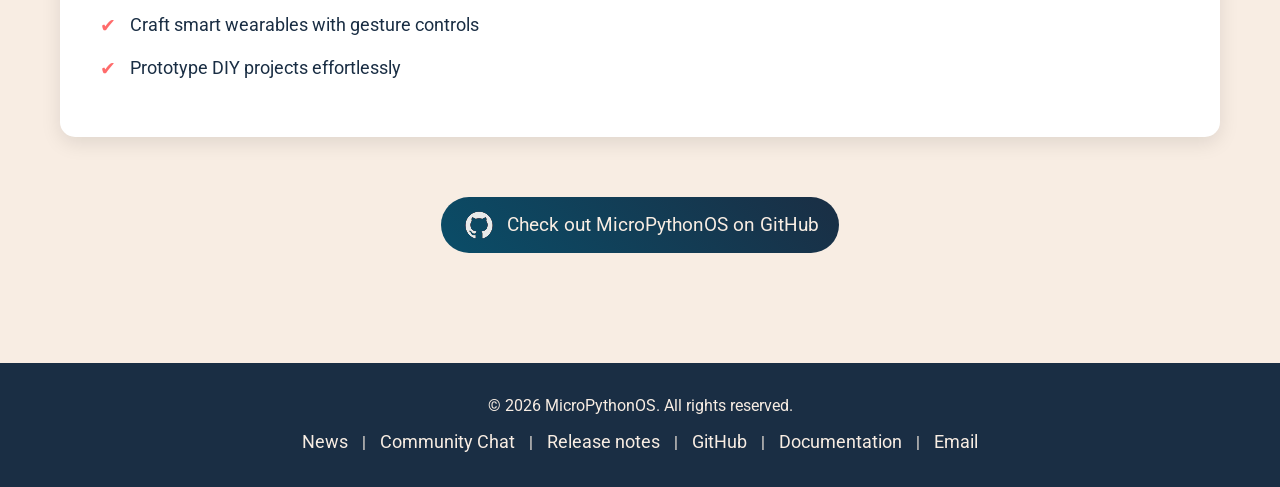
==== commit a860b8a2: "Refresh the site: news section, 0.22.0 release notes, metadata, more boards - Add a News section: ne" ====
--- a/index.html
+++ b/index.html
@@ -3,7 +3,25 @@
 <head>
     <meta charset="UTF-8">
     <meta name="viewport" content="width=device-width, initial-scale=1.0">
-    <title>MicroPythonOS - The Ultimate MicroPython Operating System</title>
+    <title>MicroPythonOS - a MicroPython operating system for microcontrollers</title>
+    <meta name="description" content="MicroPythonOS is a lightweight operating system written in MicroPython, with a touch-screen UI, App Store, OTA updates, MP3 and video playback. Runs on ESP32 boards such as the Fri3d badge, Waveshare and M5Stack, on desktop, and in the browser.">
+    <link rel="canonical" href="https://micropythonos.com/">
+
+    <!-- Open Graph / social preview -->
+    <meta property="og:type" content="website">
+    <meta property="og:site_name" content="MicroPythonOS">
+    <meta property="og:title" content="MicroPythonOS - a MicroPython operating system for microcontrollers">
+    <meta property="og:description" content="A touch-screen MicroPython OS with App Store, OTA updates, MP3 and video playback. Runs on ESP32 boards, on desktop, and in your browser.">
+    <meta property="og:url" content="https://micropythonos.com/">
+    <meta property="og:image" content="https://micropythonos.com/images/og-card.png">
+    <meta property="og:image:width" content="1200">
+    <meta property="og:image:height" content="630">
+    <meta name="twitter:card" content="summary_large_image">
+    <meta name="twitter:title" content="MicroPythonOS - a MicroPython operating system for microcontrollers">
+    <meta name="twitter:description" content="A touch-screen MicroPython OS with App Store, OTA updates, MP3 and video playback. Runs on ESP32 boards, on desktop, and in your browser.">
+    <meta name="twitter:image" content="https://micropythonos.com/images/og-card.png">
+    <meta name="theme-color" content="#0A4D68">
+
     <link rel="apple-touch-icon" sizes="180x180" href="images/apple-touch-icon.png">
     <link rel="icon" type="image/png" sizes="16x16" href="images/favicon-16x16.png">
     <link rel="icon" type="image/png" sizes="32x32" href="images/favicon-32x32.png">
@@ -12,698 +30,17 @@
     <link rel="icon" type="image/png" sizes="192x192" href="images/favicon-192x192.png">
     <link rel="icon" type="image/png" sizes="512x512" href="images/favicon-512x512.png">
     <link href="https://fonts.googleapis.com/css2?family=Poppins:wght@500&family=Roboto:wght@400;500&display=swap" rel="stylesheet">
-    <style>
-        * {
-            margin: 0;
-            padding: 0;
-            box-sizing: border-box;
-            font-family: 'Roboto', sans-serif;
-        }
-
-        body {
-            background: #F8EDE3;
-            color: #1A2E44;
-            line-height: 1.6;
-            overflow-x: hidden;
-        }
-
-        /* Navigation Menu */
-        nav {
-            background: #0A4D68;
-            position: fixed;
-            width: 100%;
-            top: 0;
-            z-index: 1000;
-            box-shadow: 0 2px 5px rgba(0, 0, 0, 0.1);
-        }
-
-        nav .nav-container {
-            max-width: 1200px;
-            margin: 0 auto;
-            display: flex;
-            justify-content: space-between;
-            align-items: center;
-            padding: 15px 20px;
-        }
-
-        nav .logo {
-            /* font-family: 'Poppins', sans-serif; */
-            /* font-size: 1.5rem; */
-            /* color: #F8EDE3; */
-            display: flex;
-            align-items: center;
-            height: 100%;
-        }
-        
-        nav .logo img {
-            height: 50px; /* Adjusted for 10-20% bigger */
-            width: auto;
-        }
-        
-        header .logo-header {
-            height: 120px; /* Adjusted for even bigger in header */
-            width: auto;
-            margin-bottom: 15px;
-            animation: fadeIn 1s ease-in;
-        }
-        
-        @media (max-width: 768px) {
-            nav .logo img {
-                height: 40px; /* Smaller on mobile */
-                width: 100%;
-            }
-        
-            header .logo-header {
-                height: 80px; /* Smaller on mobile */
-                width: 100%;
-            }
-
-        }
-
-        nav ul {
-            list-style: none;
-            display: flex;
-            gap: 20px;
-        }
-
-        nav ul li a {
-            color: #F8EDE3;
-            text-decoration: none;
-            font-size: 1rem;
-            font-weight: 500;
-            transition: color 0.3s ease;
-        }
-
-        nav ul li a:hover {
-            color: #FF6B6B;
-        }
-
-        .hamburger {
-            display: none;
-            cursor: pointer;
-            color: #F8EDE3;
-            font-size: 1.5rem;
-        }
-
-        /* Header */
-        header {
-            background: linear-gradient(135deg, #0A4D68 0%, #1A2E44 100%);
-            color: #F8EDE3;
-            text-align: center;
-            padding: 120px 20px 80px;
-            position: relative;
-            overflow: hidden;
-        }
-
-        header h1 {
-            font-family: 'Poppins', sans-serif;
-            font-size: 3.5rem;
-            margin-bottom: 15px;
-            animation: fadeIn 1s ease-in;
-        }
-
-        header p {
-            font-size: 1.5rem;
-            opacity: 0.9;
-            margin-bottom: 20px;
-            animation: fadeIn 1s ease-in 0.3s both;
-        }
-
-        .cta-button {
-            display: inline-block;
-            background: linear-gradient(45deg, #FF6B6B, #FF8E8E);
-            color: #F8EDE3;
-            padding: 12px 24px;
-            text-decoration: none;
-            border-radius: 25px;
-            font-weight: 500;
-            transition: transform 0.3s ease, box-shadow 0.3s ease;
-            animation: fadeIn 1s ease-in 0.6s both;
-            margin: 5px;
-        }
-
-        .cta-button:hover {
-            transform: translateY(-3px);
-            box-shadow: 0 5px 15px rgba(255, 107, 107, 0.4);
-        }
-
-        /* Container */
-        .container {
-            max-width: 1200px;
-            margin: 0 auto;
-            padding: 20px;
-        }
-
-        /* Sections */
-        section {
-            margin: 60px 0;
-            background: #fff;
-            padding: 40px;
-            border-radius: 15px;
-            box-shadow: 0 6px 20px rgba(0, 0, 0, 0.1);
-            animation: fadeInUp 1s ease-in;
-        }
-
-        .highlight-section {
-            background: #e0f7fa; /* Light blue background */
-            padding: 10px ; /* More padding */
-            margin: 10px ; /* More margin */
-            border: 2px solid #00bcd4; /* Cyan border */
-            box-shadow: 0 8px 25px rgba(0, 188, 212, 0.2); /* Enhanced shadow */
-        }
-        .highlight-section section{
-            margin: 10px;
-        }
-        .highlight-section section{
-            margin: 10px;
-            text-align: center;
-        }
-
-        section h2 {
-            font-family: 'Poppins', sans-serif;
-            font-size: 2.2rem;
-            color: #0A4D68;
-            margin-bottom: 20px;
-            text-align: center;
-        }
-
-        section p, section ul {
-            font-size: 1.1rem;
-            color: #1A2E44;
-        }
-
-        section ul {
-            list-style: none;
-            padding-left: 0;
-        }
-
-        section ul li {
-            margin: 15px 0;
-            padding-left: 30px;
-            position: relative;
-            transition: transform 0.3s ease;
-        }
-
-        section ul li:hover {
-            transform: translateX(10px);
-        }
-
-        section ul li:before {
-            content: "✔";
-            color: #FF6B6B;
-            position: absolute;
-            left: 0;
-            font-size: 1.2rem;
-        }
-
-        /* Screenshots */
-        .screenshots {
-            display: grid;
-            grid-template-columns: repeat(auto-fit, minmax(240px, 1fr));
-            gap: 20px;
-            justify-content: center;
-        }
-
-        /* Target both <img> and <video> */
-        .screenshots img,
-        .screenshots video {
-            width: 100%;
-            height: auto;
-            aspect-ratio: 4 / 3;           /* Forces 4:3 ratio (e.g. 320x240) */
-            object-fit: contain;           /* Keeps full content visible */
-            border-radius: 0px;		   /* no rounded corners because the content is close to the corner too */
-            box-shadow: 0 4px 8px rgba(0, 0, 0, 0.2);
-            transition: transform 0.3s ease, box-shadow 0.3s ease;
-            background: #000;              /* Prevents flash on video load */
-            display: block;                /* Removes inline spacing */
-        }
-
-        /* Unified hover effect */
-        .screenshots img:hover,
-        .screenshots video:hover {
-            transform: scale(1.05);
-            box-shadow: 0 6px 12px rgba(0, 0, 0, 0.3);
-            cursor: pointer;
-        }
-
-        /*
-         * =====================================================================
-         * Generic Video Play Overlay Styles
-         * =====================================================================
-         * Usage: Add the attribute `data-play-overlay` to any <video> element.
-         * The JavaScript below will automatically wrap the video in a container
-         * and inject a clickable/keyboard-accessible play overlay.
-         *
-         * Example:
-         *   <video data-play-overlay poster="thumb.png" ...>
-         *     <source src="video.mp4" type="video/mp4">
-         *   </video>
-         * =====================================================================
-         */
-
-        /* Container injected around each <video data-play-overlay> */
-        .video-overlay-container {
-            position: relative;
-            display: inline-block;
-            width: 100%;
-        }
-
-        /* Overlay button covering the video; hidden when .hidden class is added */
-        .video-play-overlay {
-            position: absolute;
-            top: 0;
-            left: 0;
-            width: 100%;
-            height: 100%;
-            display: flex;
-            align-items: center;
-            justify-content: center;
-            background: rgba(0, 0, 0, 0.35);
-            border-radius: 10px;
-            cursor: pointer;
-            transition: background 0.3s ease;
-            z-index: 10;
-        }
-
-        .video-play-overlay:hover {
-            background: rgba(0, 0, 0, 0.5);
-        }
-
-        .video-play-overlay:focus {
-            outline: 3px solid #FF6B6B;
-            outline-offset: 2px;
-        }
-
-        /* Play icon: white circle with CSS triangle */
-        .play-icon {
-            width: 72px;
-            height: 72px;
-            background: rgba(255, 255, 255, 0.9);
-            border-radius: 50%;
-            display: flex;
-            align-items: center;
-            justify-content: center;
-            box-shadow: 0 4px 12px rgba(0, 0, 0, 0.3);
-            transition: transform 0.2s ease, box-shadow 0.2s ease;
-        }
-
-        .video-play-overlay:hover .play-icon {
-            transform: scale(1.1);
-            box-shadow: 0 6px 16px rgba(0, 0, 0, 0.4);
-        }
-
-        /* CSS triangle for play symbol */
-        .play-icon::after {
-            content: "";
-            display: block;
-            width: 0;
-            height: 0;
-            border-style: solid;
-            border-width: 14px 0 14px 24px;
-            border-color: transparent transparent transparent #0A4D68;
-            margin-left: 6px; /* Optical centering */
-        }
-
-        /* Hide overlay when video is playing */
-        .video-play-overlay.hidden {
-            display: none;
-        }
-
-        /* GitHub Link */
-        .github-link {
-            text-align: center;
-            margin: 30px 0;
-        }
-
-        .github-link a {
-            display: inline-flex;
-            align-items: center;
-            text-decoration: none;
-            color: #F8EDE3;
-            font-size: 1.2rem;
-            background: linear-gradient(45deg, #0A4D68, #1A2E44);
-            padding: 10px 20px;
-            border-radius: 30px;
-            transition: transform 0.3s ease, box-shadow 0.3s ease;
-        }
-
-        .github-link a img {
-            width: 36px;
-            height: 36px;
-            margin-right: 10px;
-            filter: invert(1);
-            mix-blend-mode:lighten;
-        }
-
-        .github-link a:hover {
-            transform: translateY(-3px);
-            box-shadow: 0 5px 15px rgba(0, 0, 0, 0.2);
-        }
-
-        /* Contact */
-        .contact {
-            text-align: center;
-            margin: 30px 0;
-        }
-
-        .contact a {
-            color: #FF6B6B;
-            text-decoration: none;
-            font-size: 1.2rem;
-            transition: color 0.3s ease;
-        }
-
-        .contact a:hover {
-            color: #0A4D68;
-        }
-
-        /* Footer */
-        footer {
-            background: #1A2E44;
-            color: #F8EDE3;
-            text-align: center;
-            padding: 30px 20px;
-            margin-top: 60px;
-        }
-
-        footer p {
-            margin-bottom: 10px;
-        }
-
-        .social-links a {
-            color: #F8EDE3;
-            margin: 0 10px;
-            text-decoration: none;
-            font-size: 1.1rem;
-            transition: color 0.3s ease;
-        }
-
-        .social-links a:hover {
-            color: #FF6B6B;
-        }
-
-        /* Animations */
-        @keyframes fadeIn {
-            from { opacity: 0; }
-            to { opacity: 1; }
-        }
-
-        @keyframes fadeInUp {
-            from { opacity: 0; transform: translateY(20px); }
-            to { opacity: 1; transform: translateY(0); }
-        }
-
-        /* Responsive Design */
-        @media (max-width: 768px) {
-            nav ul {
-                display: none;
-                flex-direction: column;
-                position: absolute;
-                top: 60px;
-                left: 0;
-                width: 100%;
-                background: #0A4D68;
-                padding: 20px;
-            }
-
-            nav ul.active {
-                display: flex;
-            }
-
-            .hamburger {
-                display: block;
-            }
-
-            header h1 {
-                font-size: 2.5rem;
-            }
-
-            header p {
-                font-size: 1.2rem;
-            }
-
-            .cta-button {
-                padding: 10px 20px;
-                font-size: 1rem;
-            }
-
-            section h2 {
-                font-size: 1.8rem;
-            }
-
-            .screenshots {
-                grid-template-columns: repeat(auto-fit, minmax(200px, 1fr));
-            }
-        }
-
-        @media (max-width: 480px) {
-            header h1 {
-                font-size: 2rem;
-            }
-
-            section {
-                padding: 20px;
-            }
-
-            .screenshots {
-                grid-template-columns: 1fr;
-            }
-        }
-
-        /* Supported Hardware Slider */
-        #supported-hardware .slider-container {
-            position: relative;
-            width: 100%;
-            overflow: hidden;
-            margin-top: 30px;
-        }
-
-        #supported-hardware .slider {
-            display: flex;
-            overflow-x: scroll;
-            scroll-snap-type: x mandatory;
-            -webkit-overflow-scrolling: touch;
-            scroll-behavior: smooth;
-            scrollbar-width: none; /* Hide scrollbar for Firefox */
-            -ms-overflow-style: none;  /* Hide scrollbar for IE and Edge */
-        }
-
-        #supported-hardware .slider::-webkit-scrollbar {
-            display: none; /* Hide scrollbar for Chrome, Safari, and Opera */
-        }
-
-        #supported-hardware .slide {
-            flex: 0 0 auto;
-            width: 300px; /* Adjust as needed */
-            margin: 10px;
-            scroll-snap-align: start;
-            text-align: center;
-            background: #f0f0f0;
-            padding: 20px;
-            border-radius: 10px;
-            box-shadow: 0 4px 8px rgba(0, 0, 0, 0.1);
-            display: flex;
-            flex-direction: column;
-            align-items: center;
-            justify-content: space-between;
-        }
-
-        #supported-hardware .slide img {
-            width: 100%;
-            max-width: 200px;
-            height: auto;
-            background-color: #fff;
-            border-radius: 8px;
-            padding: 10px;
-            margin-bottom: 15px;
-            box-shadow: 0 2px 4px rgba(0, 0, 0, 0.1);
-        }
-
-        #supported-hardware .slide h3 {
-            font-size: 1.4rem;
-            margin-bottom: 5px;
-            color: #0A4D68;
-        }
-
-        #supported-hardware .slide p {
-            font-size: 1rem;
-            color: #555;
-            margin-bottom: 10px;
-        }
-
-        #supported-hardware .slide a {
-            display: inline-block;
-            background: #FF6B6B;
-            color: #fff;
-            padding: 8px 15px;
-            border-radius: 20px;
-            text-decoration: none;
-            font-size: 0.9rem;
-            transition: background 0.3s ease;
-        }
-
-        #supported-hardware .slide a:hover {
-            background: #FF8E8E;
-        }
-
-        #supported-hardware .slider-controls {
-            display: flex;
-            justify-content: center;
-            margin-top: 20px;
-            gap: 10px;
-        }
-
-#supported-hardware .prev-button, #supported-hardware .next-button {
-            background: #0A4D68;
-            color: #fff;
-            border: none;
-            width: 40px; /* Set a fixed width */
-            height: 40px; /* Set a fixed height, equal to width for perfect circle */
-            padding: 0; /* Remove padding to allow width/height to control size */
-            border-radius: 50%;
-            cursor: pointer;
-            font-size: 1.2rem;
-            display: flex; /* Use flexbox for centering content */
-            align-items: center; /* Center vertically */
-            justify-content: center; /* Center horizontally */
-            position: absolute;
-            top: 50%;
-            transform: translateY(-50%);
-            z-index: 999;
-            box-shadow: 0 2px 5px rgba(0, 0, 0, 0.2);
-            flex-shrink: 0; /* Prevent buttons from shrinking */
-        }
-
-        #supported-hardware .prev-button {
-            left: 10px;
-        }
-
-        #supported-hardware .next-button {
-            right: 10px;
-        }
-
-        #supported-hardware .slider-dots {
-            display: flex;
-            justify-content: center;
-            margin-top: 15px;
-        }
-
-        #supported-hardware .dot {
-            height: 10px;
-            width: 10px;
-            background-color: #bbb;
-            border-radius: 50%;
-            display: inline-block;
-            margin: 0 5px;
-            cursor: pointer;
-            transition: background-color 0.3s ease;
-        }
-
-        #supported-hardware .dot.active {
-            background-color: #717171;
-        }
-
-        #supported-hardware .show-all-button {
-            background: none;
-            border: none;
-            color: #0A4D68;
-            font-size: 1.1rem;
-            text-decoration: underline;
-            cursor: pointer;
-            padding: 0;
-            transition: color 0.3s ease;
-        }
-
-        #supported-hardware .show-all-button:hover {
-            color: #FF6B6B;
-        }
-
-        .call-to-action {
-            text-align: center;
-            margin-top: 30px;
-            font-size: 1.1rem;
-            color: #1A2E44;
-        }
-
-        .call-to-action a {
-            display: inline-block;
-            background: linear-gradient(45deg, #FF6B6B, #FF8E8E);
-            color: #F8EDE3;
-            padding: 12px 24px;
-            text-decoration: none;
-            border-radius: 25px;
-            font-weight: 500;
-            transition: transform 0.3s ease, box-shadow 0.3s ease;
-            margin: 5px;
-        }
-
-        .call-to-action a:hover {
-            transform: translateY(-3px);
-            box-shadow: 0 5px 15px rgba(255, 107, 107, 0.4);
-        }
-
-        /* Grid View */
-        #supported-hardware .slider.grid-view {
-            display: grid;
-            grid-template-columns: repeat(auto-fit, minmax(280px, 1fr));
-            gap: 20px;
-            overflow-x: hidden;
-            scroll-snap-type: none;
-        }
-
-        #supported-hardware .slider.grid-view .slide {
-            width: auto;
-            margin: 0;
-        }
-
-        #supported-hardware .slider.grid-view ~ .prev-button,
-        #supported-hardware .slider.grid-view ~ .next-button,
-        #supported-hardware .slider.grid-view ~ .slider-dots {
-            display: none;
-        }
-
-        /* Responsive adjustments for slider */
-        @media (max-width: 768px) {
-            #supported-hardware .slide {
-                width: 250px;
-            }
-        }
-
-        @media (max-width: 480px) {
-            #supported-hardware .slide {
-                width: 90%; /* Almost full width on very small screens */
-                margin: 10px auto;
-            }
-        }
-
-        /* Coming Soon Styling */
-        #supported-hardware .slide.coming-soon {
-            opacity: 0.6;
-            filter: grayscale(70%);
-            transition: opacity 0.3s ease, filter 0.3s ease;
-        }
-
-        #supported-hardware .slide.coming-soon:hover {
-            opacity: 1;
-            filter: grayscale(0%);
-        }
-
-        #supported-hardware .slide.coming-soon h3,
-        #supported-hardware .slide.coming-soon p {
-            color: #888;
-        }
-
-        #supported-hardware .slide.coming-soon a {
-            display: none; /* Hide "Learn More" button for coming soon items */
-        }
-    </style>
+    <link rel="stylesheet" href="assets/site.css">
 </head>
 <body>
+    <a class="skip-link" href="#main">Skip to content</a>
+
     <!-- Navigation Menu -->
     <nav>
         <div class="nav-container">
-            <div class="logo"><img src="images/MicroPythonOS-logo-white(alpha)-long.svg" alt="MicroPythonOS Logo"></div>
+            <a class="logo" href="./"><img src="images/MicroPythonOS-logo-white(alpha)-long.svg" alt="MicroPythonOS"></a>
             <ul id="nav-links">
+                <li><a href="news/" aria-label="News and release notes">News</a></li>
                 <li><a href="https://web.MicroPythonOS.com/" target="_blank" aria-label="Try MicroPythonOS in Browser">Try</a></li>
                 <li><a href="https://install.micropythonos.com/" target="_blank" aria-label="Install MicroPythonOS">Install</a></li>
                 <li><a href="https://github.com/MicroPythonOS/MicroPythonOS/releases" target="_blank" aria-label="Download MicroPythonOS">Download</a></li>
@@ -711,7 +48,7 @@
                 <li><a href="https://docs.MicroPythonOS.com" target="_blank" aria-label="Documentation">Documentation</a></li>
                 <li><a href="mailto:info@MicroPythonOS.com" aria-label="Contact MicroPythonOS">Contact</a></li>
             </ul>
-            <div class="hamburger" onclick="toggleMenu()">☰</div>
+            <button class="hamburger" type="button" aria-label="Toggle menu" aria-controls="nav-links" aria-expanded="false" onclick="toggleMenu(this)">☰</button>
         </div>
     </nav>
 
@@ -720,13 +57,41 @@
         <!-- <h1>MicroPythonOS</h1> -->
         <img src="images/MicroPythonOS-logo-white(alpha)-long.svg" alt="MicroPythonOS Logo" class="logo-header">
         <p>The Only Operating System Built with MicroPython!</p>
-        <a href="https://docs.micropythonos.com/" target="_blank" class="cta-button">Documentation</a>
-        <a href="https://install.micropythonos.com/" target="_blank" class="cta-button">Installation</a>
-        <a href="https://web.MicroPythonOS.com/" target="_blank" class="cta-button">Try in Browser</a>
+        <a class="release-badge" href="news/0.22.0.html">
+            <span class="release-badge-tag">Release 0.22.0</span>
+            MP3 and video playback on a microcontroller &rarr;
+        </a>
+        <div class="hero-buttons">
+            <a href="https://docs.micropythonos.com/" target="_blank" class="cta-button">Documentation</a>
+            <a href="https://install.micropythonos.com/" target="_blank" class="cta-button">Installation</a>
+            <a href="https://web.MicroPythonOS.com/" target="_blank" class="cta-button">Try in Browser</a>
+        </div>
     </header>
 
     <!-- Main Content -->
-    <div class="container">
+    <div class="container" id="main">
+        <section id="whats-new">
+            <h2>What's new</h2>
+            <div class="news-grid">
+                <a class="news-card" href="news/0.22.0.html">
+                    <span class="news-card-meta">Release 0.22.0 &middot; 15 November 2026</span>
+                    <h3>MP3 and video playback</h3>
+                    <p>A native MPEG-1/2/2.5 Layer&nbsp;III decoder plays MP3 from flash or SD card while the UI keeps rendering, with pause, resume and frame-accurate seeking. The video player gains the same controls.</p>
+                </a>
+                <a class="news-card" href="news/0.22.0.html#games">
+                    <span class="news-card-meta">Release 0.22.0 &middot; 15 November 2026</span>
+                    <h3>Games at 56 frames per second</h3>
+                    <p>A new native renderer lets a C engine own its own surface and present only the rows it changed. Breakout went from 7.6 to 56&nbsp;fps on a 320&times;240 badge, with no flicker.</p>
+                </a>
+                <a class="news-card" href="news/0.22.0.html#audio">
+                    <span class="news-card-meta">Release 0.22.0 &middot; 15 November 2026</span>
+                    <h3>Sound from a bare piezo</h3>
+                    <p>The passive buzzer on badge boards is now a real playback output, driven from a timer-fed ring buffer, so WAV and MP3 play on hardware that has no audio codec at all.</p>
+                </a>
+            </div>
+            <p class="news-more"><a href="news/">All news and release notes &rarr;</a></p>
+        </section>
+
         <section>
             <h2>Why MicroPythonOS?</h2>
             <p>MicroPythonOS is a lightweight, fast, and versatile operating system designed to run on microcontrollers like the ESP32 and desktop systems. With a modern Android-like touch screen UI, App Store, and Over-The-Air updates, it’s the perfect OS for innovators and developers.</p>
@@ -735,57 +100,42 @@
         <section>
             <h2>Screenshots</h2>
             <div class="screenshots">
-                <!-- Adding "data-play-overlay" to the <video/> tags below will show a nice "Play" button instead of autoplay, but for now, autoplay is more fun. -->
-                <!-- <img src="screenshots/light/0.0.6/launcher.png" alt="Launcher Screenshot"/> -->
                 <video autoplay loop muted playsinline poster="screenshots/light/0.7.2/launcher_appstore.png" width="320" height="240" preload="auto">
                     <source src="screenshots/light/0.7.2/launcher-2026-01-28_19.19.21.mp4" type="video/mp4">
-                    <img src="screenshots/light/0.7.2/launcher_appstore.png" alt="MicroPythonOS Launcher">
-                </video>
-                <!-- <img src="screenshots/light/0.0.6/mpos_drawer_42p.png" alt="Drawer Screenshot"/> -->
+                    <img src="screenshots/light/0.7.2/launcher_appstore.png" alt="MicroPythonOS launcher">
+                </video>
+                <video autoplay loop muted playsinline poster="screenshots/light/0.7.2/appstore_connect4.png" width="320" height="240" preload="auto">
+                    <source src="screenshots/light/0.7.2/appstore-2026-01-28_19.35.04_cut.mp4" type="video/mp4">
+                    <img src="screenshots/light/0.7.2/appstore_connect4.png" alt="MicroPythonOS App Store installing an app">
+                </video>
                 <video autoplay loop muted playsinline poster="screenshots/light/0.7.2/mpos_drawer.png" width="320" height="240" preload="auto">
                     <source src="screenshots/light/0.7.2/About-2026-01-28_19.43.07_cut.mp4" type="video/mp4">
-                    <img src="screenshots/light/0.7.2/mpos_drawer.png" alt="MicroPythonOS top drawer menu">
-                </video>
-                <!-- <img src="screenshots/light/0.1.1/wifi.png" alt="WiFi Settings Screenshot"/> -->
-                <video autoplay loop muted playsinline poster="screenshots/light/0.7.2/wifi_list.png" width="320" height="240" preload="auto">
-                    <source src="screenshots/light/0.7.2/wifi-2026-01-28_19.37.59_cut.mp4" type="video/mp4">
-                    <img src="screenshots/light/0.7.2/wifi_list.png" alt="MicroPythonOS WiFi app">
-                </video>
-                <!--<img src="screenshots/light/0.3.3/wifi_password.png" alt="Password Input Screenshot"/> -->
+                    <img src="screenshots/light/0.7.2/mpos_drawer.png" alt="MicroPythonOS top drawer and About app">
+                </video>
                 <video autoplay loop muted playsinline poster="screenshots/light/0.7.2/settings_top.png" width="320" height="240" preload="auto">
                     <source src="screenshots/light/0.7.2/SettingsQuick-2026-01-28_19.46.06_cut.mp4" type="video/mp4">
                     <img src="screenshots/light/0.7.2/settings_top.png" alt="MicroPythonOS Settings app">
                 </video>
 
-
-                <img src="screenshots/dark/0.0.4/0.0.4_imu1.png" alt="Dark Theme IMU Screenshot"/>
-                <!-- <img src="screenshots/light/0.0.6/hello_world_install.png" alt="Hello World Install Screenshot"/> -->
-                <!-- <img src="screenshots/light/0.0.6/hello_world_sourcecode_no_window.png" alt="Hello World Source Code Screenshot"/> -->
-                <img src="screenshots/light/0.7.2/filemanager_apps.png" alt="MicroPythonOS FileManager"/>
-                <video autoplay loop muted playsinline poster="screenshots/light/0.3.2/com.quasikili.quasibird_0.0.3.png" width="320" height="240" preload="auto">
+                <!-- The remaining clips load on demand: tap the poster to play. -->
+                <video data-play-overlay autoplay loop muted playsinline poster="screenshots/light/0.7.2/wifi_list.png" width="320" height="240" preload="none">
+                    <source src="screenshots/light/0.7.2/wifi-2026-01-28_19.37.59_cut.mp4" type="video/mp4">
+                    <img src="screenshots/light/0.7.2/wifi_list.png" alt="MicroPythonOS Wi-Fi app">
+                </video>
+                <video data-play-overlay autoplay loop muted playsinline poster="screenshots/light/0.7.2/osupdate_67.png" width="320" height="240" preload="none">
+                    <source src="screenshots/light/0.7.2/osupdate-2026-01-28_19.39.18_cut.mp4" type="video/mp4">
+                    <img src="screenshots/light/0.7.2/osupdate_67.png" alt="MicroPythonOS OS Update app">
+                </video>
+                <video data-play-overlay autoplay loop muted playsinline poster="screenshots/light/0.3.2/com.quasikili.quasibird_0.0.3.png" width="320" height="240" preload="none">
                     <source src="videos/QuasiBird_0.0.3.mp4" type="video/mp4">
                     <img src="screenshots/light/0.3.2/com.quasikili.quasibird_0.0.3.png" alt="QuasiBird game in action">
                 </video>
-                <!-- <img src="screenshots/light/0.0.6/mpos_appstore_camera.png" alt="Camera App Store Screenshot"/> -->
-                <!-- <img src="screenshots/light/0.0.6/mpos_camera_qr_320x240.png" alt="Camera QR Code Screenshot"/> -->
-                <img src="screenshots/light/0.7.2/camera_qr_code.png" alt="Camera QR Code Screenshot"/>
-
-
-
-                <!-- <img src="screenshots/light/0.0.6/osupdate_progress3.png" alt="OS Update Progress Screenshot"/> -->
-                <video autoplay loop muted playsinline poster="screenshots/light/0.7.2/osupdate_67.png" width="320" height="240" preload="auto">
-                    <source src="screenshots/light/0.7.2/osupdate-2026-01-28_19.39.18_cut.mp4" type="video/mp4">
-                    <img src="screenshots/light/0.7.2/osupdate_67.png" alt="MicroPythonOS AppStore">
-                </video>
-                <!-- <img src="screenshots/dark/0.0.4/0.0.4_launcher1.png" alt="Dark Theme Launcher Screenshot"/> -->
-                <img src="screenshots/light/0.0.6/image_viewer.png" alt="Image Viewer Screenshot"/>
-                <img src="screenshots/dark/0.3.3/wifi_password.png" alt="Dark Theme WiFi Password Screenshot"/>
-                <!-- <img src="screenshots/dark/0.0.4/0.0.4_appstore_uninstall_draw.png" alt="Dark Theme App Store Uninstall Screenshot"/> -->
-                <!-- <img src="screenshots/light/0.0.6/mpos_appstore.png" alt="App Store Screenshot"/> -->
-                <video autoplay loop muted playsinline poster="screenshots/light/0.7.2/appstore_connect4.png" width="320" height="240" preload="auto">
-                    <source src="screenshots/light/0.7.2/appstore-2026-01-28_19.35.04_cut.mp4" type="video/mp4">
-                    <img src="screenshots/light/0.7.2/appstore_connect4.png" alt="MicroPythonOS AppStore">
-                </video>
+
+                <img src="screenshots/light/0.7.2/filemanager_apps.png" alt="MicroPythonOS File Manager listing apps">
+                <img src="screenshots/light/0.7.2/camera_qr_code.png" alt="MicroPythonOS Camera app reading a QR code">
+                <img src="screenshots/light/0.0.6/image_viewer.png" alt="MicroPythonOS Image Viewer">
+                <img src="screenshots/dark/0.3.3/wifi_password.png" alt="MicroPythonOS Wi-Fi password entry in the dark theme">
+                <img src="screenshots/dark/0.0.4/0.0.4_imu1.png" alt="MicroPythonOS IMU app showing live sensor values in the dark theme">
             </div>
         </section>
         
@@ -795,72 +145,127 @@
             <div class="slider-container">
                 <div class="slider">
                     <div class="slide">
-                        <img src="supported_devices/your_device.webp" alt="Your Device">
+                        <img src="supported_devices/your_device.webp" alt="Your Device?">
                         <h3>Your Device?</h3>
                         <p><a href="mailto:info@MicroPythonOS.com">Email us!</a></p>
                     </div>
                     <div class="slide">
+                        <img src="supported_devices/fri3d_2024.webp" alt="Fri3d Camp 2024 Badge">
+                        <h3>Fri3d Camp 2024 Badge</h3>
+                        <p>Fully Supported</p>
+                        <a href="https://fri3d.be/badge/2024/?ref=MicroPythonOS.com" target="_blank" rel="noopener">Learn More</a>
+                    </div>
+                    <div class="slide">
+                        <img src="supported_devices/fri3d_2026.webp" alt="Fri3d Camp 2026 Badge">
+                        <h3>Fri3d Camp 2026 Badge</h3>
+                        <p>Fully Supported</p>
+                        <a href="https://fri3dcamp.github.io/badge_2026/badge/#hardware?ref=MicroPythonOS.com" target="_blank" rel="noopener">Learn More</a>
+                    </div>
+                    <div class="slide">
                         <img src="supported_devices/waveshare_esp32_s3_touch_lcd_2.webp" alt="Waveshare ESP32-S3-Touch-LCD-2">
                         <h3>Waveshare ESP32-S3-Touch-LCD-2</h3>
                         <p>Fully Supported</p>
-                        <a href="https://www.waveshare.com/wiki/ESP32-S3-Touch-LCD-2?ref=MicroPythonOS.com" target="_blank">Learn More</a>
-                    </div>
-                    <div class="slide">
-                        <img src="supported_devices/matouch_esp32_s3_spi_ips_2_8_with_camera_ov3660.webp" alt="Matouch ESP32-S3 SPI IPS 2.8 with Camera OV3660">
-                        <h3>Matouch ESP32-S3 SPI IPS 2.8 with Camera OV3660</h3>
-                        <p>Fully Supported</p>
-                        <a href="https://www.makerfabs.com/matouch-esp32-s3-spi-ips-2-8-with-camera-ov3660.html?ref=MicroPythonOS.com" target="_blank">Learn More</a>                        
-                    </div>
-                    <div class="slide">
-                        <img src="supported_devices/fri3d_2024.webp" alt="Fri3d Camp 2024 Badge">
-                        <h3>Fri3d Camp 2024 Badge</h3>
-                        <p>Fully Supported</p>
-                        <a href="https://fri3d.be/badge/2024/?ref=MicroPythonOS.com" target="_blank">Learn More</a>
-                    </div>
-                    <div class="slide">
-                        <img src="supported_devices/fri3d_2026.png" alt="Fri3d Camp 2026 Badge">
-                        <h3>Fri3d Camp 2026 Badge</h3>
-                        <p>Fully Supported</p>
-                        <a href="https://fri3dcamp.github.io/badge_2026/badge/#hardware?ref=MicroPythonOS.com" target="_blank">Learn More</a>
-                    </div>
-                   <div class="slide">
+                        <a href="https://www.waveshare.com/wiki/ESP32-S3-Touch-LCD-2?ref=MicroPythonOS.com" target="_blank" rel="noopener">Learn More</a>
+                    </div>
+                    <div class="slide">
+                        <img src="supported_devices/waveshare_esp32_s3_touch_lcd_1_54.svg" alt="Waveshare ESP32-S3-Touch-LCD-1.54">
+                        <h3>Waveshare ESP32-S3-Touch-LCD-1.54</h3>
+                        <p>Fully Supported</p>
+                        <a href="https://www.waveshare.com/wiki/ESP32-S3-Touch-LCD-1.54?ref=MicroPythonOS.com" target="_blank" rel="noopener">Learn More</a>
+                    </div>
+                    <div class="slide">
+                        <img src="supported_devices/waveshare_esp32_s3_touch_lcd_3_5.svg" alt="Waveshare ESP32-S3-Touch-LCD-3.5">
+                        <h3>Waveshare ESP32-S3-Touch-LCD-3.5</h3>
+                        <p>Fully Supported</p>
+                        <a href="https://www.waveshare.com/wiki/ESP32-S3-Touch-LCD-3.5?ref=MicroPythonOS.com" target="_blank" rel="noopener">Learn More</a>
+                    </div>
+                    <div class="slide">
+                        <img src="supported_devices/waveshare_esp32_p4_wifi6_touch_lcd_4_3.svg" alt="Waveshare ESP32-P4-WIFI6-Touch-LCD-4.3">
+                        <h3>Waveshare ESP32-P4-WIFI6-Touch-LCD-4.3</h3>
+                        <p>Supported on P4 chip revisions v0.x and v1.x (not v3.x)</p>
+                        <a href="https://docs.waveshare.com/ESP32-P4-WIFI6-Touch-LCD-4.3?ref=MicroPythonOS.com" target="_blank" rel="noopener">Learn More</a>
+                    </div>
+                    <div class="slide">
+                        <img src="supported_devices/matouch_esp32_s3_spi_ips_2_8_with_camera_ov3660.webp" alt="MaTouch ESP32-S3 SPI IPS 2.8" with Camera OV3660">
+                        <h3>MaTouch ESP32-S3 SPI IPS 2.8" with Camera OV3660</h3>
+                        <p>Fully Supported</p>
+                        <a href="https://www.makerfabs.com/matouch-esp32-s3-spi-ips-2-8-with-camera-ov3660.html?ref=MicroPythonOS.com" target="_blank" rel="noopener">Learn More</a>
+                    </div>
+                    <div class="slide">
                         <img src="supported_devices/m5stack_fire.webp" alt="M5Stack Fire">
                         <h3>M5Stack Fire</h3>
                         <p>Fully Supported</p>
-                        <a href="https://docs.m5stack.com/en/core/fire?ref=MicroPythonOS.com" target="_blank">Learn More</a>
+                        <a href="https://docs.m5stack.com/en/core/fire?ref=MicroPythonOS.com" target="_blank" rel="noopener">Learn More</a>
+                    </div>
+                    <div class="slide">
+                        <img src="supported_devices/m5stack_core2.svg" alt="M5Stack Core2">
+                        <h3>M5Stack Core2</h3>
+                        <p>Fully Supported</p>
+                        <a href="https://docs.m5stack.com/en/core/core2?ref=MicroPythonOS.com" target="_blank" rel="noopener">Learn More</a>
                     </div>
                     <div class="slide">
                         <img src="supported_devices/odroid_go.webp" alt="ODROID-Go">
                         <h3>ODROID-Go</h3>
                         <p>Fully Supported</p>
-                        <a href="https://wiki.odroid.com/odroid_go/odroid_go?ref=MicroPythonOS.com" target="_blank">Learn More</a>
-                        
-                    </div>
-                    <div class="slide">
-                        <img src="supported_devices/lilygo_t_watch_s3.webp" alt="Lilygo T-Watch S3">
-                        <h3>Lilygo T-Watch S3</h3>
-                        <p>Supported like T-Watch S3 Plus</p>
+                        <a href="https://wiki.odroid.com/odroid_go/odroid_go?ref=MicroPythonOS.com" target="_blank" rel="noopener">Learn More</a>
+                    </div>
+                    <div class="slide">
+                        <img src="supported_devices/lilygo_t_display_s3.webp" alt="LilyGo T-Display S3">
+                        <h3>LilyGo T-Display S3</h3>
+                        <p>Fully Supported</p>
+                        <a href="https://lilygo.cc/products/t-display-s3?ref=MicroPythonOS.com" target="_blank" rel="noopener">Learn More</a>
+                    </div>
+                    <div class="slide">
+                        <img src="supported_devices/lilygo_t_hmi.svg" alt="LilyGo T-HMI">
+                        <h3>LilyGo T-HMI</h3>
+                        <p>Fully Supported</p>
+                        <a href="https://lilygo.cc/en-us/products/t-hmi?ref=MicroPythonOS.com" target="_blank" rel="noopener">Learn More</a>
+                    </div>
+                    <div class="slide">
+                        <img src="supported_devices/lilygo_t4.svg" alt="LilyGo T4">
+                        <h3>LilyGo T4</h3>
+                        <p>Fully Supported</p>
+                        <a href="https://github.com/Xinyuan-LilyGO/LilyGo_Txx" target="_blank" rel="noopener">Learn More</a>
+                    </div>
+                    <div class="slide">
+                        <img src="supported_devices/lilygo_t_watch_s3.webp" alt="LilyGo T-Watch S3">
+                        <h3>LilyGo T-Watch S3</h3>
+                        <p>Supported like the T-Watch S3 Plus</p>
                     </div>
                     <div class="slide soon">
-                        <img src="supported_devices/lilygo_t_watch_s3_plus.webp" alt="Lilygo T-Watch S3 Plus">
-                        <h3>Lilygo T-Watch S3 Plus</h3>
-                        <p>Supported but some parts (LoRa, GPS) coming soon</p>
-                    </div>
-                    <div class="slide">
-                        <img src="supported_devices/lilygo_t_display_s3.webp" alt="Lilygo T-Display S3">
-                        <h3>Lilygo T-Display S3</h3>
-                        <p>Fully Supported</p>
-                        <a href="https://lilygo.cc/products/t-display-s3" target="_blank">Learn More</a>
-                    </div>
-                    <div class="slide coming-soon">
-                        <img src="supported_devices/lilygo_t_watch_ultra.webp" alt="Lilygo T-Watch Ultra">
-                        <h3>Lilygo T-Watch Ultra</h3>
-                        <p>Coming Soon</p>
-                    </div>
-                    <div class="slide coming-soon">
-                        <img src="supported_devices/matouch_esp32_s3_parallel_ips_with_touch_2_8.webp" alt="Matouch ESP32-S3 Parallel IPS with Touch 2.8">
-                        <h3>Matouch ESP32-S3 Parallel IPS with Touch 2.8</h3>
-                        <p>Coming Soon</p>
+                        <img src="supported_devices/lilygo_t_watch_s3_plus.webp" alt="LilyGo T-Watch S3 Plus">
+                        <h3>LilyGo T-Watch S3 Plus</h3>
+                        <p>Fully supported; LoRa and GPS coming soon</p>
+                    </div>
+                    <div class="slide">
+                        <img src="supported_devices/unphone_9.svg" alt="unPhone 9">
+                        <h3>unPhone 9</h3>
+                        <p>Fully Supported</p>
+                        <a href="https://unphone.net/?ref=MicroPythonOS.com" target="_blank" rel="noopener">Learn More</a>
+                    </div>
+                    <div class="slide">
+                        <img src="supported_devices/freenove_esp32_s3_display.svg" alt="Freenove ESP32-S3 Display">
+                        <h3>Freenove ESP32-S3 Display</h3>
+                        <p>Fully Supported</p>
+                        <a href="https://github.com/Freenove/Freenove_ESP32_S3_Display" target="_blank" rel="noopener">Learn More</a>
+                    </div>
+                    <div class="slide">
+                        <img src="supported_devices/unihiker_k10.svg" alt="DFRobot UniHiker K10">
+                        <h3>DFRobot UniHiker K10</h3>
+                        <p>Fully Supported</p>
+                        <a href="https://www.dfrobot.com/product-2676.html?ref=MicroPythonOS.com" target="_blank" rel="noopener">Learn More</a>
+                    </div>
+                    <div class="slide">
+                        <img src="supported_devices/squixl.svg" alt="SQUiXL">
+                        <h3>SQUiXL</h3>
+                        <p>Fully Supported</p>
+                        <a href="https://squixl.io?ref=MicroPythonOS.com" target="_blank" rel="noopener">Learn More</a>
+                    </div>
+                    <div class="slide">
+                        <img src="supported_devices/d_shell_esp32_s3_n16r8.svg" alt="D-Shell ESP32-S3 N16R8">
+                        <h3>D-Shell ESP32-S3 N16R8</h3>
+                        <p>Fully Supported</p>
+                        <a href="https://github.com/FreakStudioCN/MicroPython_Claude_Assistant_Public" target="_blank" rel="noopener">Learn More</a>
                     </div>
                 </div>
                 <button class="prev-button">❮</button>
@@ -873,15 +278,18 @@
         </section>
         
         <section class="highlight-section">
-            <section>
-                <h2>Custom App?</h2>
-                <h2>Device Support?</h2>
-                <p>&nbsp;</p>
-                <p class="center">Want us to make a custom app?</p>
-                <p>&nbsp;</p>
-                <p>Want your device supported?</p>
-                <p class="call-to-action" > <a href="mailto:info@MicroPythonOS.com">Email us!</a></p>
-               </section>
+            <div class="highlight-grid">
+                <section>
+                    <h2>Custom App?</h2>
+                    <p>Want us to make a custom app?</p>
+                    <p class="call-to-action"><a href="mailto:info@MicroPythonOS.com">Email us!</a></p>
+                </section>
+                <section>
+                    <h2>Device Support?</h2>
+                    <p>Want your device supported?</p>
+                    <p class="call-to-action"><a href="mailto:info@MicroPythonOS.com">Email us!</a></p>
+                </section>
+            </div>
         </section>
 
         <section>
@@ -891,6 +299,9 @@
                 <li>Android-like touch screen UI with gestures</li>
                 <li>App Store for easy app access</li>
                 <li>Over-The-Air (OTA) updates</li>
+                <li>MP3 and video playback, with pause, resume and seeking</li>
+                <li>Audio on boards that only have a piezo buzzer</li>
+                <li>A native renderer for games and other C apps</li>
                 <li>Supports touch screens, IMUs, and cameras</li>
                 <li>Fast and lightweight performance</li>
             </ul>
@@ -940,8 +351,11 @@
     <footer>
         <p>© <span id="copyright-year">3000</span> MicroPythonOS. All rights reserved.</p>
         <div class="social-links">
+            <a href="news/">News</a> |
             <a href="https://chat.MicroPythonOS.com" target="_blank">Community Chat</a> |
+            <a href="https://github.com/MicroPythonOS/MicroPythonOS/releases" target="_blank">Release notes</a> |
             <a href="https://github.com/MicroPythonOS" target="_blank">GitHub</a> |
+            <a href="https://docs.MicroPythonOS.com" target="_blank">Documentation</a> |
             <a href="mailto:info@MicroPythonOS.com">Email</a>
         </div>
     </footer>
@@ -952,9 +366,10 @@
 	</script>
     <!-- JavaScript for Hamburger Menu -->
     <script>
-        function toggleMenu() {
+        function toggleMenu(button) {
             const navLinks = document.getElementById('nav-links');
-            navLinks.classList.toggle('active');
+            const open = navLinks.classList.toggle('active');
+            if (button) button.setAttribute('aria-expanded', String(open));
         }
 
         document.addEventListener('DOMContentLoaded', () => {
@@ -1133,83 +548,23 @@
         })();
     </script>
 
-    <!--
-      =========================================================================
-      Generic Video Play Overlay Script
-      =========================================================================
-      Automatically initializes play overlays for all <video data-play-overlay>
-      elements. The script:
-        1. Wraps each video in a .video-overlay-container
-        2. Injects a .video-play-overlay button with a CSS play icon
-        3. Handles click, Enter, and Space to play the video
-        4. Shows native controls after playback starts
-        5. Re-shows the overlay when the video ends (for replay)
-
-      To opt-in a new video, simply add the data-play-overlay attribute:
-        <video data-play-overlay poster="thumb.png" ...>
-          <source src="video.mp4" type="video/mp4">
-        </video>
-      =========================================================================
-    -->
+    <!-- Respect the reduced-motion preference: never autoplay video for users who ask for it. -->
     <script>
-        (function initVideoPlayOverlays() {
-            // Prevent double-initialization
-            if (window.__videoPlayOverlaysInitialized) return;
-            window.__videoPlayOverlaysInitialized = true;
-
-            const videos = document.querySelectorAll('video[data-play-overlay]');
-            if (!videos.length) return;
-
-            videos.forEach(function(video) {
-                // Remove autoplay to ensure video doesn't start on page load
-                video.removeAttribute('autoplay');
-
-                // Create container wrapper
-                const container = document.createElement('div');
-                container.className = 'video-overlay-container';
-
-                // Insert container before video, then move video inside
-                video.parentNode.insertBefore(container, video);
-                container.appendChild(video);
-
-                // Create overlay button
-                const overlay = document.createElement('div');
-                overlay.className = 'video-play-overlay';
-                overlay.setAttribute('tabindex', '0');
-                overlay.setAttribute('role', 'button');
-                overlay.setAttribute('aria-label', 'Play video');
-
-                // Create play icon (CSS-styled circle + triangle)
-                const playIcon = document.createElement('div');
-                playIcon.className = 'play-icon';
-                overlay.appendChild(playIcon);
-
-                // Insert overlay into container
-                container.appendChild(overlay);
-
-                // Activation handler: play video, hide overlay, show controls
-                function activateVideo() {
-                    video.play();
-                    overlay.classList.add('hidden');
-                    video.controls = true;
-                }
-
-                // Click handler
-                overlay.addEventListener('click', activateVideo);
-
-                // Keyboard handler (Enter or Space)
-                overlay.addEventListener('keydown', function(e) {
-                    if (e.key === 'Enter' || e.key === ' ') {
-                        e.preventDefault();
-                        activateVideo();
+        (function respectReducedMotion() {
+            var query = window.matchMedia('(prefers-reduced-motion: reduce)');
+            function apply() {
+                document.querySelectorAll('video').forEach(function (video) {
+                    if (query.matches) {
+                        video.removeAttribute('autoplay');
+                        video.pause();
+                        video.controls = true;
                     }
                 });
-
-                // When video ends, show overlay again for replay
-                video.addEventListener('ended', function() {
-                    overlay.classList.remove('hidden');
-                });
-            });
+            }
+            apply();
+            if (query.addEventListener) {
+                query.addEventListener('change', apply);
+            }
         })();
     </script>
 </body>
--- a/assets/site.css
+++ b/assets/site.css
@@ -0,0 +1,1029 @@
+        * {
+            margin: 0;
+            padding: 0;
+            box-sizing: border-box;
+            font-family: 'Roboto', sans-serif;
+        }
+
+        body {
+            background: #F8EDE3;
+            color: #1A2E44;
+            line-height: 1.6;
+            overflow-x: hidden;
+        }
+
+        /* Navigation Menu */
+        nav {
+            background: #0A4D68;
+            position: fixed;
+            width: 100%;
+            top: 0;
+            z-index: 1000;
+            box-shadow: 0 2px 5px rgba(0, 0, 0, 0.1);
+        }
+
+        nav .nav-container {
+            max-width: 1200px;
+            margin: 0 auto;
+            display: flex;
+            justify-content: space-between;
+            align-items: center;
+            padding: 15px 20px;
+        }
+
+        nav .logo {
+            /* font-family: 'Poppins', sans-serif; */
+            /* font-size: 1.5rem; */
+            /* color: #F8EDE3; */
+            display: flex;
+            align-items: center;
+            height: 100%;
+        }
+        
+        nav .logo img {
+            height: 50px; /* Adjusted for 10-20% bigger */
+            width: auto;
+        }
+        
+        header .logo-header {
+            height: 120px; /* Adjusted for even bigger in header */
+            width: auto;
+            margin-bottom: 15px;
+            animation: fadeIn 1s ease-in;
+        }
+        
+        @media (max-width: 768px) {
+            nav .logo img {
+                height: 40px; /* Smaller on mobile */
+                width: 100%;
+            }
+        
+            header .logo-header {
+                height: 80px; /* Smaller on mobile */
+                width: 100%;
+            }
+
+        }
+
+        nav ul {
+            list-style: none;
+            display: flex;
+            gap: 20px;
+        }
+
+        nav ul li a {
+            color: #F8EDE3;
+            text-decoration: none;
+            font-size: 1rem;
+            font-weight: 500;
+            transition: color 0.3s ease;
+        }
+
+        nav ul li a:hover {
+            color: #FF6B6B;
+        }
+
+        .hamburger {
+            display: none;
+            cursor: pointer;
+            color: #F8EDE3;
+            font-size: 1.5rem;
+        }
+
+        /* Header */
+        header {
+            background: linear-gradient(135deg, #0A4D68 0%, #1A2E44 100%);
+            color: #F8EDE3;
+            text-align: center;
+            padding: 120px 20px 80px;
+            position: relative;
+            overflow: hidden;
+        }
+
+        header h1 {
+            font-family: 'Poppins', sans-serif;
+            font-size: 3.5rem;
+            margin-bottom: 15px;
+            animation: fadeIn 1s ease-in;
+        }
+
+        header p {
+            font-size: 1.5rem;
+            opacity: 0.9;
+            margin-bottom: 20px;
+            animation: fadeIn 1s ease-in 0.3s both;
+        }
+
+        .cta-button {
+            display: inline-block;
+            background: linear-gradient(45deg, #FF6B6B, #FF8E8E);
+            color: #F8EDE3;
+            padding: 12px 24px;
+            text-decoration: none;
+            border-radius: 25px;
+            font-weight: 500;
+            transition: transform 0.3s ease, box-shadow 0.3s ease;
+            animation: fadeIn 1s ease-in 0.6s both;
+            margin: 5px;
+        }
+
+        .cta-button:hover {
+            transform: translateY(-3px);
+            box-shadow: 0 5px 15px rgba(255, 107, 107, 0.4);
+        }
+
+        /* Container */
+        .container {
+            max-width: 1200px;
+            margin: 0 auto;
+            padding: 20px;
+        }
+
+        /* Sections */
+        section {
+            margin: 60px 0;
+            background: #fff;
+            padding: 40px;
+            border-radius: 15px;
+            box-shadow: 0 6px 20px rgba(0, 0, 0, 0.1);
+            animation: fadeInUp 1s ease-in;
+        }
+
+        .highlight-section {
+            background: #e0f7fa; /* Light blue background */
+            padding: 10px ; /* More padding */
+            margin: 10px ; /* More margin */
+            border: 2px solid #00bcd4; /* Cyan border */
+            box-shadow: 0 8px 25px rgba(0, 188, 212, 0.2); /* Enhanced shadow */
+        }
+        .highlight-section section{
+            margin: 10px;
+        }
+        .highlight-section section{
+            margin: 10px;
+            text-align: center;
+        }
+
+        section h2 {
+            font-family: 'Poppins', sans-serif;
+            font-size: 2.2rem;
+            color: #0A4D68;
+            margin-bottom: 20px;
+            text-align: center;
+        }
+
+        section p, section ul {
+            font-size: 1.1rem;
+            color: #1A2E44;
+        }
+
+        section ul {
+            list-style: none;
+            padding-left: 0;
+        }
+
+        section ul li {
+            margin: 15px 0;
+            padding-left: 30px;
+            position: relative;
+            transition: transform 0.3s ease;
+        }
+
+        section ul li:hover {
+            transform: translateX(10px);
+        }
+
+        section ul li:before {
+            content: "✔";
+            color: #FF6B6B;
+            position: absolute;
+            left: 0;
+            font-size: 1.2rem;
+        }
+
+        /* Screenshots */
+        .screenshots {
+            display: grid;
+            grid-template-columns: repeat(auto-fit, minmax(240px, 1fr));
+            gap: 20px;
+            justify-content: center;
+        }
+
+        /* Target both <img> and <video> */
+        .screenshots img,
+        .screenshots video {
+            width: 100%;
+            height: auto;
+            aspect-ratio: 4 / 3;           /* Forces 4:3 ratio (e.g. 320x240) */
+            object-fit: contain;           /* Keeps full content visible */
+            border-radius: 0px;		   /* no rounded corners because the content is close to the corner too */
+            box-shadow: 0 4px 8px rgba(0, 0, 0, 0.2);
+            transition: transform 0.3s ease, box-shadow 0.3s ease;
+            background: #000;              /* Prevents flash on video load */
+            display: block;                /* Removes inline spacing */
+        }
+
+        /* Unified hover effect */
+        .screenshots img:hover,
+        .screenshots video:hover {
+            transform: scale(1.05);
+            box-shadow: 0 6px 12px rgba(0, 0, 0, 0.3);
+            cursor: pointer;
+        }
+
+        /*
+         * =====================================================================
+         * Generic Video Play Overlay Styles
+         * =====================================================================
+         * Usage: Add the attribute `data-play-overlay` to any <video> element.
+         * The JavaScript below will automatically wrap the video in a container
+         * and inject a clickable/keyboard-accessible play overlay.
+         *
+         * Example:
+         *   <video data-play-overlay poster="thumb.png" ...>
+         *     <source src="video.mp4" type="video/mp4">
+         *   </video>
+         * =====================================================================
+         */
+
+        /* Container injected around each <video data-play-overlay> */
+        .video-overlay-container {
+            position: relative;
+            display: inline-block;
+            width: 100%;
+        }
+
+        /* Overlay button covering the video; hidden when .hidden class is added */
+        .video-play-overlay {
+            position: absolute;
+            top: 0;
+            left: 0;
+            width: 100%;
+            height: 100%;
+            display: flex;
+            align-items: center;
+            justify-content: center;
+            background: rgba(0, 0, 0, 0.35);
+            border-radius: 10px;
+            cursor: pointer;
+            transition: background 0.3s ease;
+            z-index: 10;
+        }
+
+        .video-play-overlay:hover {
+            background: rgba(0, 0, 0, 0.5);
+        }
+
+        .video-play-overlay:focus {
+            outline: 3px solid #FF6B6B;
+            outline-offset: 2px;
+        }
+
+        /* Play icon: white circle with CSS triangle */
+        .play-icon {
+            width: 72px;
+            height: 72px;
+            background: rgba(255, 255, 255, 0.9);
+            border-radius: 50%;
+            display: flex;
+            align-items: center;
+            justify-content: center;
+            box-shadow: 0 4px 12px rgba(0, 0, 0, 0.3);
+            transition: transform 0.2s ease, box-shadow 0.2s ease;
+        }
+
+        .video-play-overlay:hover .play-icon {
+            transform: scale(1.1);
+            box-shadow: 0 6px 16px rgba(0, 0, 0, 0.4);
+        }
+
+        /* CSS triangle for play symbol */
+        .play-icon::after {
+            content: "";
+            display: block;
+            width: 0;
+            height: 0;
+            border-style: solid;
+            border-width: 14px 0 14px 24px;
+            border-color: transparent transparent transparent #0A4D68;
+            margin-left: 6px; /* Optical centering */
+        }
+
+        /* Hide overlay when video is playing */
+        .video-play-overlay.hidden {
+            display: none;
+        }
+
+        /* GitHub Link */
+        .github-link {
+            text-align: center;
+            margin: 30px 0;
+        }
+
+        .github-link a {
+            display: inline-flex;
+            align-items: center;
+            text-decoration: none;
+            color: #F8EDE3;
+            font-size: 1.2rem;
+            background: linear-gradient(45deg, #0A4D68, #1A2E44);
+            padding: 10px 20px;
+            border-radius: 30px;
+            transition: transform 0.3s ease, box-shadow 0.3s ease;
+        }
+
+        .github-link a img {
+            width: 36px;
+            height: 36px;
+            margin-right: 10px;
+            filter: invert(1);
+            mix-blend-mode:lighten;
+        }
+
+        .github-link a:hover {
+            transform: translateY(-3px);
+            box-shadow: 0 5px 15px rgba(0, 0, 0, 0.2);
+        }
+
+        /* Contact */
+        .contact {
+            text-align: center;
+            margin: 30px 0;
+        }
+
+        .contact a {
+            color: #FF6B6B;
+            text-decoration: none;
+            font-size: 1.2rem;
+            transition: color 0.3s ease;
+        }
+
+        .contact a:hover {
+            color: #0A4D68;
+        }
+
+        /* Footer */
+        footer {
+            background: #1A2E44;
+            color: #F8EDE3;
+            text-align: center;
+            padding: 30px 20px;
+            margin-top: 60px;
+        }
+
+        footer p {
+            margin-bottom: 10px;
+        }
+
+        .social-links a {
+            color: #F8EDE3;
+            margin: 0 10px;
+            text-decoration: none;
+            font-size: 1.1rem;
+            transition: color 0.3s ease;
+        }
+
+        .social-links a:hover {
+            color: #FF6B6B;
+        }
+
+        /* Animations */
+        @keyframes fadeIn {
+            from { opacity: 0; }
+            to { opacity: 1; }
+        }
+
+        @keyframes fadeInUp {
+            from { opacity: 0; transform: translateY(20px); }
+            to { opacity: 1; transform: translateY(0); }
+        }
+
+        /* Responsive Design */
+        @media (max-width: 768px) {
+            nav ul {
+                display: none;
+                flex-direction: column;
+                position: absolute;
+                top: 60px;
+                left: 0;
+                width: 100%;
+                background: #0A4D68;
+                padding: 20px;
+            }
+
+            nav ul.active {
+                display: flex;
+            }
+
+            .hamburger {
+                display: block;
+            }
+
+            header h1 {
+                font-size: 2.5rem;
+            }
+
+            header p {
+                font-size: 1.2rem;
+            }
+
+            .cta-button {
+                padding: 10px 20px;
+                font-size: 1rem;
+            }
+
+            section h2 {
+                font-size: 1.8rem;
+            }
+
+            .screenshots {
+                grid-template-columns: repeat(auto-fit, minmax(200px, 1fr));
+            }
+        }
+
+        @media (max-width: 480px) {
+            header h1 {
+                font-size: 2rem;
+            }
+
+            section {
+                padding: 20px;
+            }
+
+            .screenshots {
+                grid-template-columns: 1fr;
+            }
+        }
+
+        /* Supported Hardware Slider */
+        #supported-hardware .slider-container {
+            position: relative;
+            width: 100%;
+            overflow: hidden;
+            margin-top: 30px;
+        }
+
+        #supported-hardware .slider {
+            display: flex;
+            overflow-x: scroll;
+            scroll-snap-type: x mandatory;
+            -webkit-overflow-scrolling: touch;
+            scroll-behavior: smooth;
+            scrollbar-width: none; /* Hide scrollbar for Firefox */
+            -ms-overflow-style: none;  /* Hide scrollbar for IE and Edge */
+        }
+
+        #supported-hardware .slider::-webkit-scrollbar {
+            display: none; /* Hide scrollbar for Chrome, Safari, and Opera */
+        }
+
+        #supported-hardware .slide {
+            flex: 0 0 auto;
+            width: 300px; /* Adjust as needed */
+            margin: 10px;
+            scroll-snap-align: start;
+            text-align: center;
+            background: #f0f0f0;
+            padding: 20px;
+            border-radius: 10px;
+            box-shadow: 0 4px 8px rgba(0, 0, 0, 0.1);
+            display: flex;
+            flex-direction: column;
+            align-items: center;
+            justify-content: space-between;
+        }
+
+        #supported-hardware .slide img {
+            width: 100%;
+            max-width: 200px;
+            height: auto;
+            background-color: #fff;
+            border-radius: 8px;
+            padding: 10px;
+            margin-bottom: 15px;
+            box-shadow: 0 2px 4px rgba(0, 0, 0, 0.1);
+        }
+
+        #supported-hardware .slide h3 {
+            font-size: 1.4rem;
+            margin-bottom: 5px;
+            color: #0A4D68;
+        }
+
+        #supported-hardware .slide p {
+            font-size: 1rem;
+            color: #555;
+            margin-bottom: 10px;
+        }
+
+        #supported-hardware .slide a {
+            display: inline-block;
+            background: #FF6B6B;
+            color: #fff;
+            padding: 8px 15px;
+            border-radius: 20px;
+            text-decoration: none;
+            font-size: 0.9rem;
+            transition: background 0.3s ease;
+        }
+
+        #supported-hardware .slide a:hover {
+            background: #FF8E8E;
+        }
+
+        #supported-hardware .slider-controls {
+            display: flex;
+            justify-content: center;
+            margin-top: 20px;
+            gap: 10px;
+        }
+
+#supported-hardware .prev-button, #supported-hardware .next-button {
+            background: #0A4D68;
+            color: #fff;
+            border: none;
+            width: 40px; /* Set a fixed width */
+            height: 40px; /* Set a fixed height, equal to width for perfect circle */
+            padding: 0; /* Remove padding to allow width/height to control size */
+            border-radius: 50%;
+            cursor: pointer;
+            font-size: 1.2rem;
+            display: flex; /* Use flexbox for centering content */
+            align-items: center; /* Center vertically */
+            justify-content: center; /* Center horizontally */
+            position: absolute;
+            top: 50%;
+            transform: translateY(-50%);
+            z-index: 999;
+            box-shadow: 0 2px 5px rgba(0, 0, 0, 0.2);
+            flex-shrink: 0; /* Prevent buttons from shrinking */
+        }
+
+        #supported-hardware .prev-button {
+            left: 10px;
+        }
+
+        #supported-hardware .next-button {
+            right: 10px;
+        }
+
+        #supported-hardware .slider-dots {
+            display: flex;
+            justify-content: center;
+            margin-top: 15px;
+        }
+
+        #supported-hardware .dot {
+            height: 10px;
+            width: 10px;
+            background-color: #bbb;
+            border-radius: 50%;
+            display: inline-block;
+            margin: 0 5px;
+            cursor: pointer;
+            transition: background-color 0.3s ease;
+        }
+
+        #supported-hardware .dot.active {
+            background-color: #717171;
+        }
+
+        #supported-hardware .show-all-button {
+            background: none;
+            border: none;
+            color: #0A4D68;
+            font-size: 1.1rem;
+            text-decoration: underline;
+            cursor: pointer;
+            padding: 0;
+            transition: color 0.3s ease;
+        }
+
+        #supported-hardware .show-all-button:hover {
+            color: #FF6B6B;
+        }
+
+        .call-to-action {
+            text-align: center;
+            margin-top: 30px;
+            font-size: 1.1rem;
+            color: #1A2E44;
+        }
+
+        .call-to-action a {
+            display: inline-block;
+            background: linear-gradient(45deg, #FF6B6B, #FF8E8E);
+            color: #F8EDE3;
+            padding: 12px 24px;
+            text-decoration: none;
+            border-radius: 25px;
+            font-weight: 500;
+            transition: transform 0.3s ease, box-shadow 0.3s ease;
+            margin: 5px;
+        }
+
+        .call-to-action a:hover {
+            transform: translateY(-3px);
+            box-shadow: 0 5px 15px rgba(255, 107, 107, 0.4);
+        }
+
+        /* Grid View */
+        #supported-hardware .slider.grid-view {
+            display: grid;
+            grid-template-columns: repeat(auto-fit, minmax(280px, 1fr));
+            gap: 20px;
+            overflow-x: hidden;
+            scroll-snap-type: none;
+        }
+
+        #supported-hardware .slider.grid-view .slide {
+            width: auto;
+            margin: 0;
+        }
+
+        #supported-hardware .slider.grid-view ~ .prev-button,
+        #supported-hardware .slider.grid-view ~ .next-button,
+        #supported-hardware .slider.grid-view ~ .slider-dots {
+            display: none;
+        }
+
+        /* Responsive adjustments for slider */
+        @media (max-width: 768px) {
+            #supported-hardware .slide {
+                width: 250px;
+            }
+        }
+
+        @media (max-width: 480px) {
+            #supported-hardware .slide {
+                width: 90%; /* Almost full width on very small screens */
+                margin: 10px auto;
+            }
+        }
+
+        /* Coming Soon Styling */
+        #supported-hardware .slide.coming-soon {
+            opacity: 0.6;
+            filter: grayscale(70%);
+            transition: opacity 0.3s ease, filter 0.3s ease;
+        }
+
+        #supported-hardware .slide.coming-soon:hover {
+            opacity: 1;
+            filter: grayscale(0%);
+        }
+
+        #supported-hardware .slide.coming-soon h3,
+        #supported-hardware .slide.coming-soon p {
+            color: #888;
+        }
+
+        #supported-hardware .slide.coming-soon a {
+            display: none; /* Hide "Learn More" button for coming soon items */
+        }
+
+        /* -----------------------------------------------------------
+           Release badge + hero buttons
+           ----------------------------------------------------------- */
+        .hero-buttons {
+            display: block;
+        }
+
+        .release-badge {
+            display: inline-flex;
+            align-items: center;
+            flex-wrap: wrap;
+            justify-content: center;
+            gap: 10px;
+            margin: 0 0 26px;
+            padding: 9px 20px;
+            border: 1px solid rgba(248, 237, 227, 0.35);
+            border-radius: 30px;
+            background: rgba(248, 237, 227, 0.08);
+            color: #F8EDE3;
+            text-decoration: none;
+            font-size: 1rem;
+            transition: background 0.3s ease, border-color 0.3s ease;
+        }
+
+        .release-badge:hover,
+        .release-badge:focus-visible {
+            background: rgba(248, 237, 227, 0.18);
+            border-color: rgba(248, 237, 227, 0.7);
+        }
+
+        .release-badge-tag {
+            background: #FF6B6B;
+            color: #F8EDE3;
+            border-radius: 20px;
+            padding: 2px 12px;
+            font-size: 0.8rem;
+            font-weight: 500;
+            letter-spacing: 0.04em;
+            text-transform: uppercase;
+            white-space: nowrap;
+        }
+
+        /* -----------------------------------------------------------
+           News cards on the home page
+           ----------------------------------------------------------- */
+        .news-grid {
+            display: grid;
+            grid-template-columns: repeat(auto-fit, minmax(260px, 1fr));
+            gap: 20px;
+        }
+
+        .news-card {
+            display: block;
+            background: #FDF7F2;
+            border-radius: 12px;
+            border-top: 4px solid #0A4D68;
+            padding: 22px;
+            text-decoration: none;
+            color: inherit;
+            box-shadow: 0 4px 12px rgba(0, 0, 0, 0.07);
+            transition: transform 0.25s ease, box-shadow 0.25s ease;
+        }
+
+        .news-card:hover,
+        .news-card:focus-visible {
+            transform: translateY(-4px);
+            box-shadow: 0 10px 24px rgba(0, 0, 0, 0.12);
+        }
+
+        .news-card-meta {
+            display: block;
+            margin-bottom: 8px;
+            font-size: 0.78rem;
+            letter-spacing: 0.05em;
+            text-transform: uppercase;
+            color: #0A4D68;
+            opacity: 0.75;
+        }
+
+        .news-card h3 {
+            font-family: 'Poppins', sans-serif;
+            font-size: 1.15rem;
+            color: #0A4D68;
+            margin-bottom: 8px;
+        }
+
+        .news-card p {
+            font-size: 0.95rem;
+        }
+
+        .news-more {
+            margin-top: 24px;
+            text-align: center;
+        }
+
+        .news-more a {
+            color: #FF6B6B;
+            font-weight: 500;
+            text-decoration: none;
+        }
+
+        .news-more a:hover {
+            text-decoration: underline;
+        }
+
+        /* -----------------------------------------------------------
+           News listing + article pages (news/)
+           ----------------------------------------------------------- */
+        .article {
+            max-width: 800px;
+            margin: 0 auto;
+        }
+
+        .article-meta {
+            display: block;
+            margin-bottom: 10px;
+            font-size: 0.8rem;
+            letter-spacing: 0.05em;
+            text-transform: uppercase;
+            color: #0A4D68;
+            opacity: 0.75;
+        }
+
+        .article h1 {
+            font-family: 'Poppins', sans-serif;
+            font-size: 2.2rem;
+            line-height: 1.25;
+            color: #0A4D68;
+            margin-bottom: 18px;
+        }
+
+        .article h2 {
+            font-size: 1.6rem;
+            text-align: left;
+            margin-top: 34px;
+        }
+
+        .article h3 {
+            font-family: 'Poppins', sans-serif;
+            font-size: 1.15rem;
+            color: #0A4D68;
+            margin: 24px 0 8px;
+        }
+
+        .article p,
+        .article li {
+            font-size: 1.05rem;
+            margin-bottom: 14px;
+        }
+
+        .article ul {
+            list-style: disc;
+            padding-left: 22px;
+            margin-bottom: 14px;
+        }
+
+        .article ul li {
+            margin: 8px 0;
+            padding-left: 0;
+        }
+
+        .article ul li::before {
+            content: none;
+        }
+
+        .article code {
+            font-family: ui-monospace, SFMono-Regular, Menlo, Consolas, monospace;
+            font-size: 0.9em;
+            background: #F0E4D8;
+            border-radius: 4px;
+            padding: 1px 5px;
+        }
+
+        .article a {
+            color: #FF6B6B;
+        }
+
+        .article-lead {
+            font-size: 1.15rem;
+            opacity: 0.9;
+        }
+
+        .article-footer {
+            margin-top: 34px;
+            padding-top: 20px;
+            border-top: 1px solid #E5D5C5;
+            font-size: 0.95rem;
+        }
+
+        .news-list {
+            list-style: none;
+            padding: 0;
+        }
+
+        .news-list li {
+            margin: 0;
+            padding: 0;
+            border-bottom: 1px solid #E5D5C5;
+        }
+
+        .news-list li:last-child {
+            border-bottom: 0;
+        }
+
+        .news-list li::before {
+            content: none;
+        }
+
+        .news-list a {
+            display: block;
+            padding: 18px 4px;
+            text-decoration: none;
+            color: inherit;
+            transition: background 0.2s ease;
+        }
+
+        .news-list a:hover {
+            background: #FDF7F2;
+        }
+
+        .news-list .news-list-title {
+            font-family: 'Poppins', sans-serif;
+            font-size: 1.2rem;
+            color: #0A4D68;
+            display: block;
+        }
+
+        .news-list .news-list-summary {
+            font-size: 0.98rem;
+            opacity: 0.85;
+        }
+
+        /* Hamburger is a real button now; strip the UA styling. */
+        button.hamburger {
+            background: none;
+            border: 0;
+            padding: 0;
+            font: inherit;
+            line-height: 1;
+        }
+
+        .skip-link {
+            position: absolute;
+            left: -9999px;
+            top: 0;
+            background: #FF6B6B;
+            color: #F8EDE3;
+            padding: 10px 18px;
+            border-radius: 0 0 8px 0;
+            z-index: 2000;
+            text-decoration: none;
+        }
+
+        .skip-link:focus {
+            left: 0;
+        }
+
+        /* Sub-page header (news listing and article pages) */
+        .page-header {
+            padding: 120px 20px 44px;
+        }
+
+        .page-header h1 {
+            font-family: 'Poppins', sans-serif;
+            font-size: 2.6rem;
+            margin-bottom: 10px;
+            animation: fadeIn 1s ease-in;
+        }
+
+        .page-header p {
+            font-size: 1.15rem;
+            opacity: 0.9;
+            margin: 0;
+        }
+
+        @media (max-width: 768px) {
+            .page-header {
+                padding: 100px 20px 30px;
+            }
+
+            .page-header h1 {
+                font-size: 1.9rem;
+            }
+        }
+
+        /* Two-up call to action inside the highlighted section */
+        .highlight-grid {
+            display: grid;
+            grid-template-columns: repeat(auto-fit, minmax(260px, 1fr));
+            gap: 10px;
+            margin: 20px;
+        }
+
+        .highlight-grid section {
+            margin: 0;
+            padding: 20px;
+            box-shadow: none;
+            background: transparent;
+            animation: none;
+        }
+
+        .highlight-grid h2 {
+            font-size: 1.8rem;
+        }
+
+        /* -----------------------------------------------------------
+           Reduced motion: no decorative animation, and never let an
+           entrance animation leave content invisible.
+           ----------------------------------------------------------- */
+        @media (prefers-reduced-motion: reduce) {
+            *,
+            *::before,
+            *::after {
+                animation-duration: 0.001ms !important;
+                animation-delay: 0s !important;
+                animation-iteration-count: 1 !important;
+                transition-duration: 0.001ms !important;
+                scroll-behavior: auto !important;
+            }
+        }
+
+        /* Lists that keep ordinary bullets instead of the site's check marks. */
+        .plain-list {
+            list-style: disc;
+            padding-left: 22px;
+        }
+
+        .plain-list li {
+            margin: 10px 0;
+            padding-left: 0;
+        }
+
+        .plain-list li::before {
+            content: none;
+        }
+
+        .plain-list a {
+            color: #FF6B6B;
+            text-decoration: none;
+            font-weight: 500;
+        }
+
+        .plain-list a:hover {
+            text-decoration: underline;
+        }
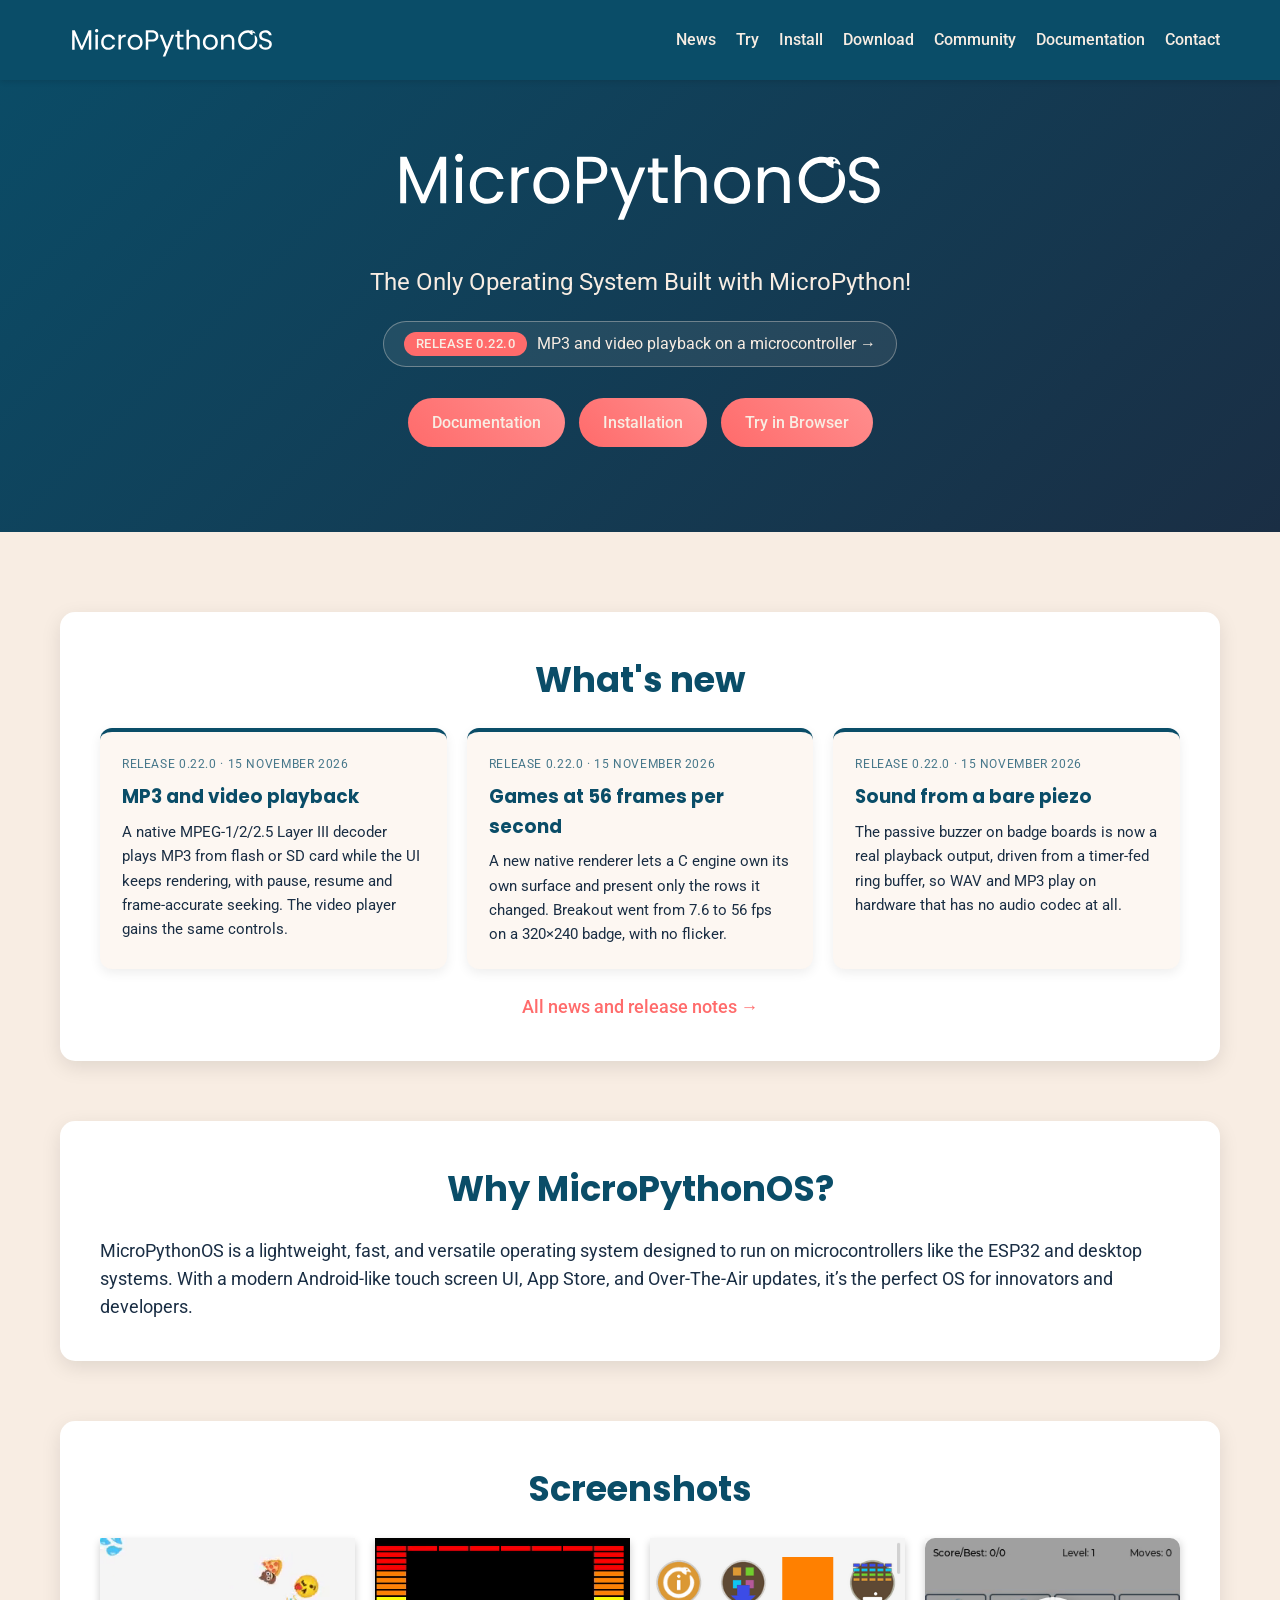
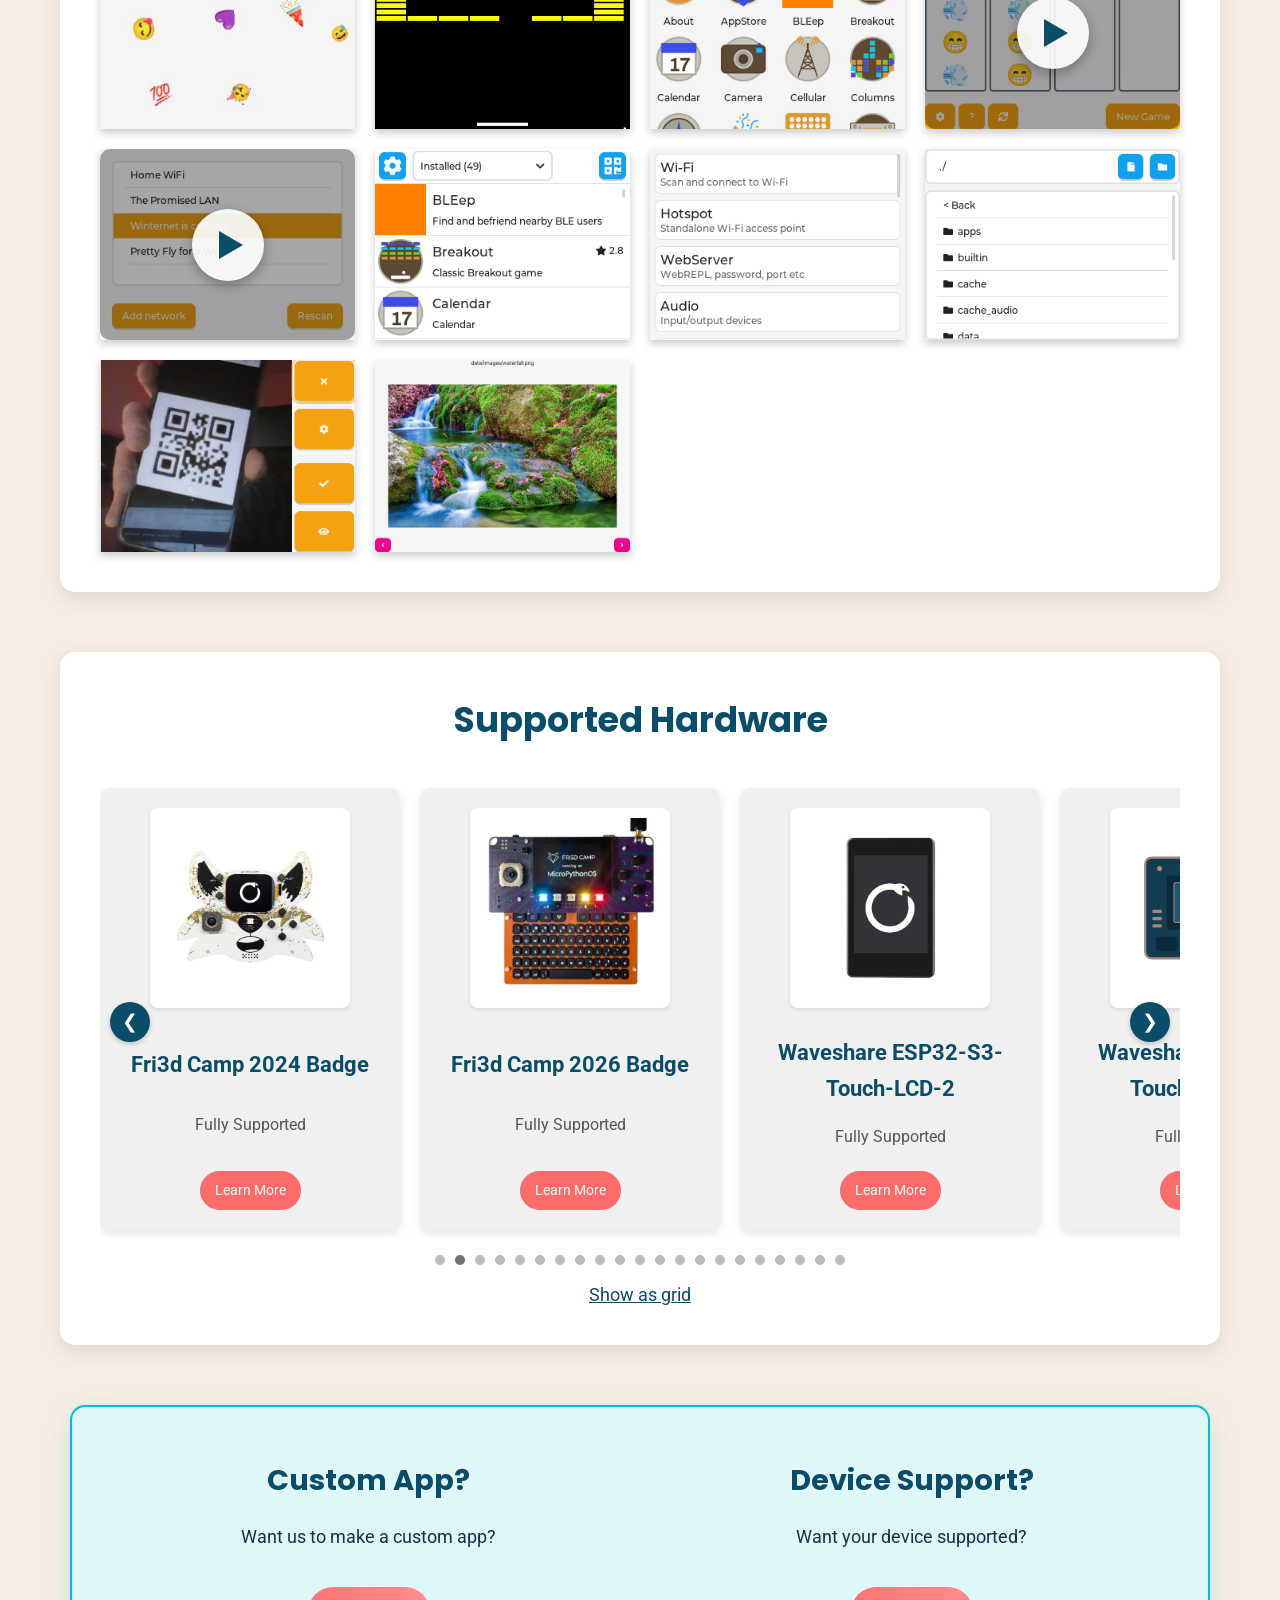
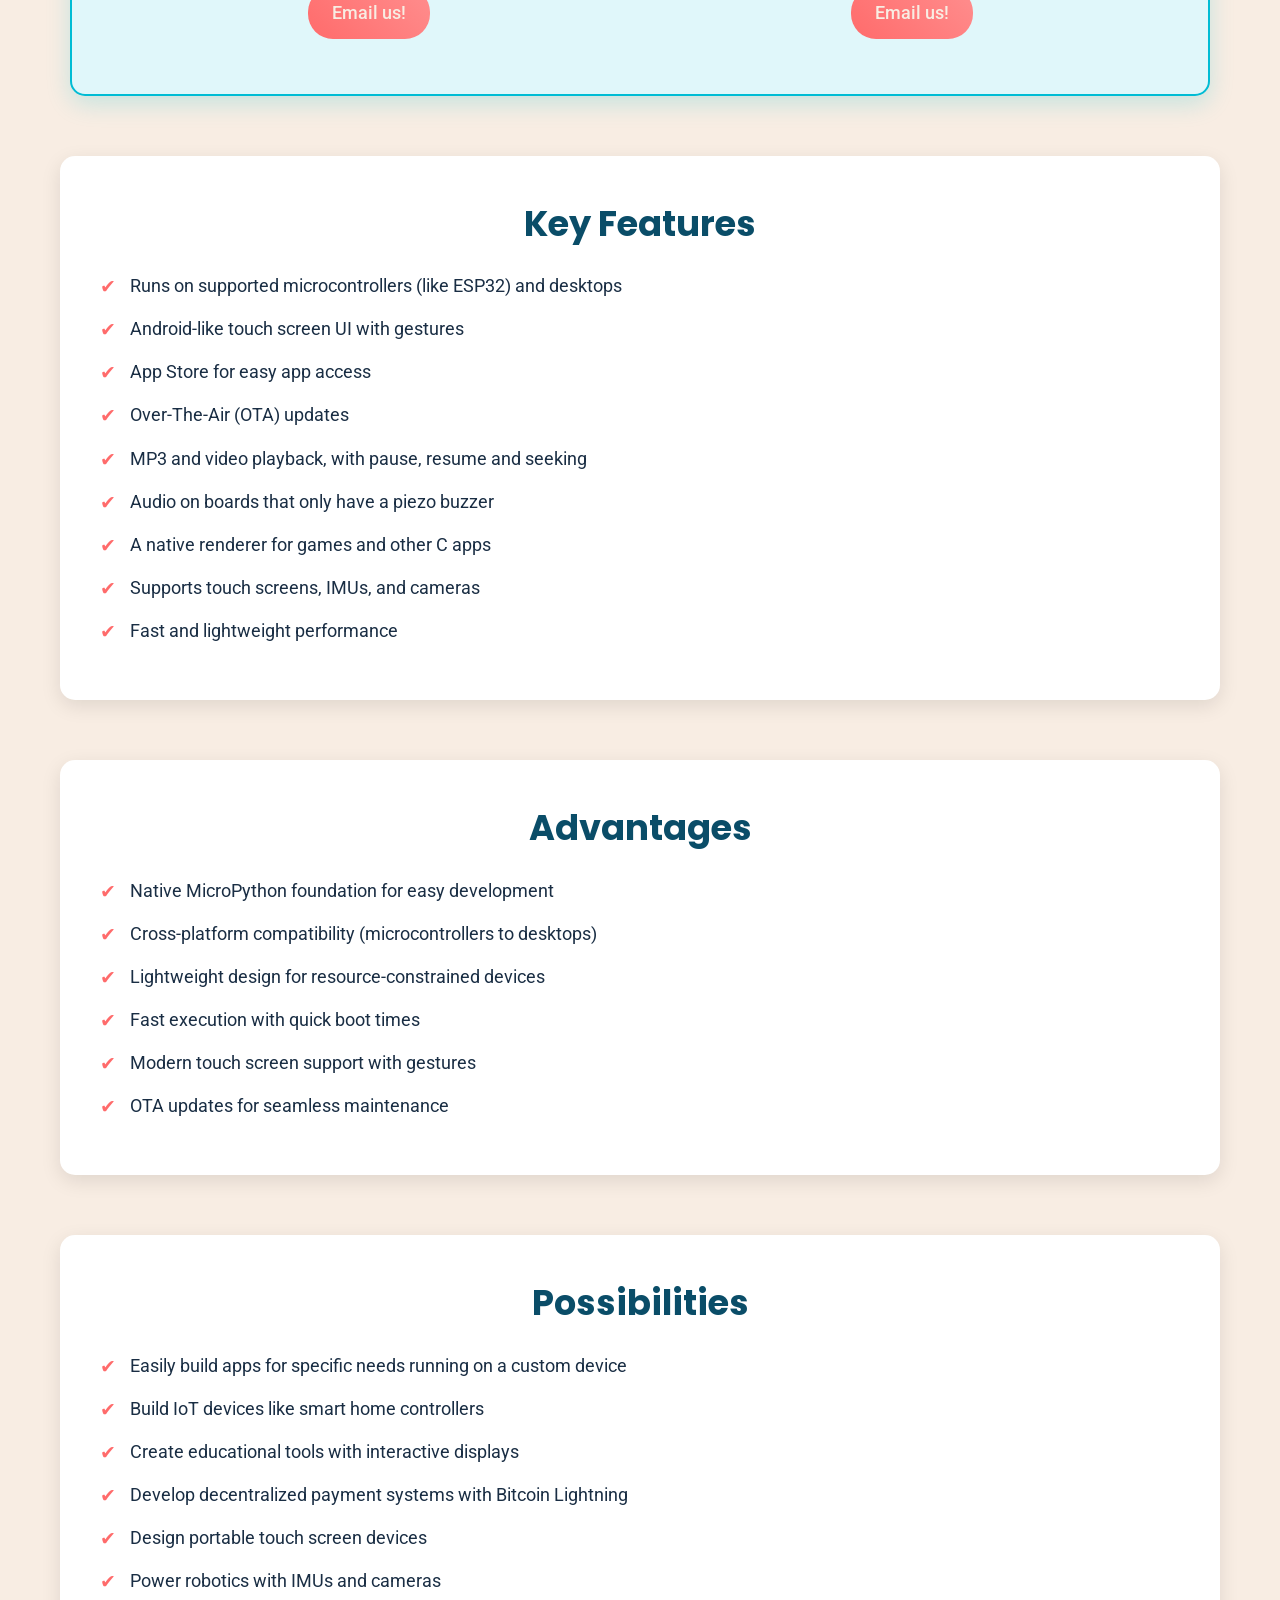
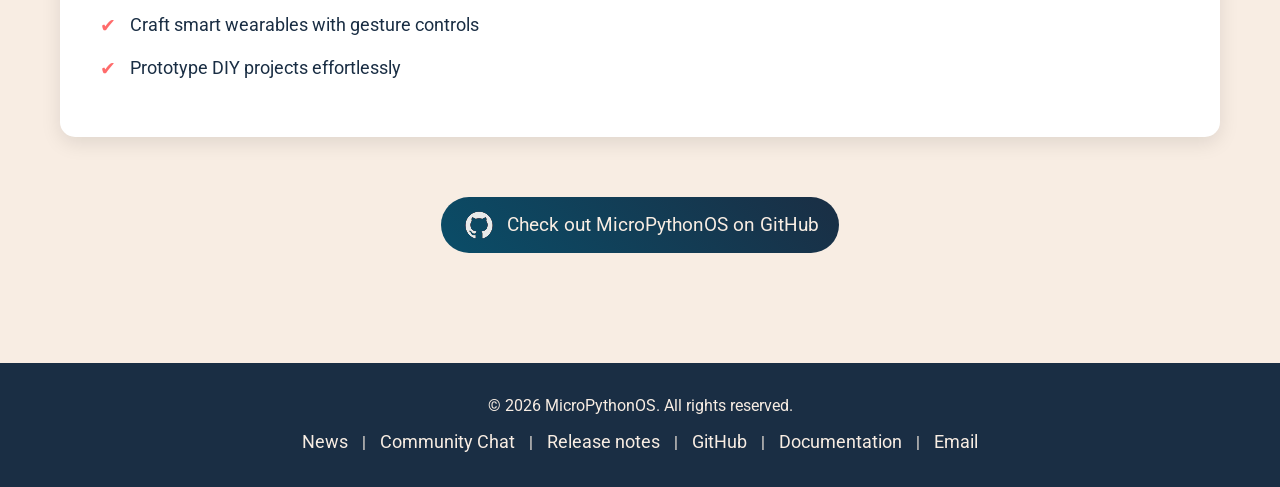
==== commit 71730d29: "Refresh the screenshots with clips captured from the 0.22.0 build The grid still showed 0.7.2 poster" ====
--- a/index.html
+++ b/index.html
@@ -100,42 +100,31 @@
         <section>
             <h2>Screenshots</h2>
             <div class="screenshots">
-                <video autoplay loop muted playsinline poster="screenshots/light/0.7.2/launcher_appstore.png" width="320" height="240" preload="auto">
-                    <source src="screenshots/light/0.7.2/launcher-2026-01-28_19.19.21.mp4" type="video/mp4">
-                    <img src="screenshots/light/0.7.2/launcher_appstore.png" alt="MicroPythonOS launcher">
+                <video autoplay loop muted playsinline poster="videos/0.22.0/confetti-poster.png" width="320" height="240" preload="auto">
+                    <source src="videos/0.22.0/confetti.mp4" type="video/mp4">
+                    <img src="videos/0.22.0/confetti-poster.png" alt="MicroPythonOS dropping emoji confetti">
                 </video>
-                <video autoplay loop muted playsinline poster="screenshots/light/0.7.2/appstore_connect4.png" width="320" height="240" preload="auto">
-                    <source src="screenshots/light/0.7.2/appstore-2026-01-28_19.35.04_cut.mp4" type="video/mp4">
-                    <img src="screenshots/light/0.7.2/appstore_connect4.png" alt="MicroPythonOS App Store installing an app">
+                <video autoplay loop muted playsinline poster="videos/0.22.0/breakout-poster.png" width="320" height="240" preload="auto">
+                    <source src="videos/0.22.0/breakout.mp4" type="video/mp4">
+                    <img src="videos/0.22.0/breakout-poster.png" alt="Breakout running through the native renderer">
                 </video>
-                <video autoplay loop muted playsinline poster="screenshots/light/0.7.2/mpos_drawer.png" width="320" height="240" preload="auto">
-                    <source src="screenshots/light/0.7.2/About-2026-01-28_19.43.07_cut.mp4" type="video/mp4">
-                    <img src="screenshots/light/0.7.2/mpos_drawer.png" alt="MicroPythonOS top drawer and About app">
+                <img src="screenshots/light/0.22.0/launcher.png" alt="MicroPythonOS launcher">
+
+                <!-- Clips that load on demand: tap the poster to play. -->
+                <video data-play-overlay autoplay loop muted playsinline poster="videos/0.22.0/emoji-sort-poster.png" width="320" height="240" preload="none">
+                    <source src="videos/0.22.0/emoji-sort.mp4" type="video/mp4">
+                    <img src="videos/0.22.0/emoji-sort-poster.png" alt="Emoji Sort game">
                 </video>
-                <video autoplay loop muted playsinline poster="screenshots/light/0.7.2/settings_top.png" width="320" height="240" preload="auto">
-                    <source src="screenshots/light/0.7.2/SettingsQuick-2026-01-28_19.46.06_cut.mp4" type="video/mp4">
-                    <img src="screenshots/light/0.7.2/settings_top.png" alt="MicroPythonOS Settings app">
-                </video>
-
-                <!-- The remaining clips load on demand: tap the poster to play. -->
                 <video data-play-overlay autoplay loop muted playsinline poster="screenshots/light/0.7.2/wifi_list.png" width="320" height="240" preload="none">
                     <source src="screenshots/light/0.7.2/wifi-2026-01-28_19.37.59_cut.mp4" type="video/mp4">
                     <img src="screenshots/light/0.7.2/wifi_list.png" alt="MicroPythonOS Wi-Fi app">
                 </video>
-                <video data-play-overlay autoplay loop muted playsinline poster="screenshots/light/0.7.2/osupdate_67.png" width="320" height="240" preload="none">
-                    <source src="screenshots/light/0.7.2/osupdate-2026-01-28_19.39.18_cut.mp4" type="video/mp4">
-                    <img src="screenshots/light/0.7.2/osupdate_67.png" alt="MicroPythonOS OS Update app">
-                </video>
-                <video data-play-overlay autoplay loop muted playsinline poster="screenshots/light/0.3.2/com.quasikili.quasibird_0.0.3.png" width="320" height="240" preload="none">
-                    <source src="videos/QuasiBird_0.0.3.mp4" type="video/mp4">
-                    <img src="screenshots/light/0.3.2/com.quasikili.quasibird_0.0.3.png" alt="QuasiBird game in action">
-                </video>
-
-                <img src="screenshots/light/0.7.2/filemanager_apps.png" alt="MicroPythonOS File Manager listing apps">
+
+                <img src="screenshots/light/0.22.0/appstore.png" alt="MicroPythonOS App Store with the installed apps">
+                <img src="screenshots/light/0.22.0/settings.png" alt="MicroPythonOS Settings">
+                <img src="screenshots/light/0.22.0/filemanager.png" alt="MicroPythonOS File Manager">
                 <img src="screenshots/light/0.7.2/camera_qr_code.png" alt="MicroPythonOS Camera app reading a QR code">
                 <img src="screenshots/light/0.0.6/image_viewer.png" alt="MicroPythonOS Image Viewer">
-                <img src="screenshots/dark/0.3.3/wifi_password.png" alt="MicroPythonOS Wi-Fi password entry in the dark theme">
-                <img src="screenshots/dark/0.0.4/0.0.4_imu1.png" alt="MicroPythonOS IMU app showing live sensor values in the dark theme">
             </div>
         </section>
         
